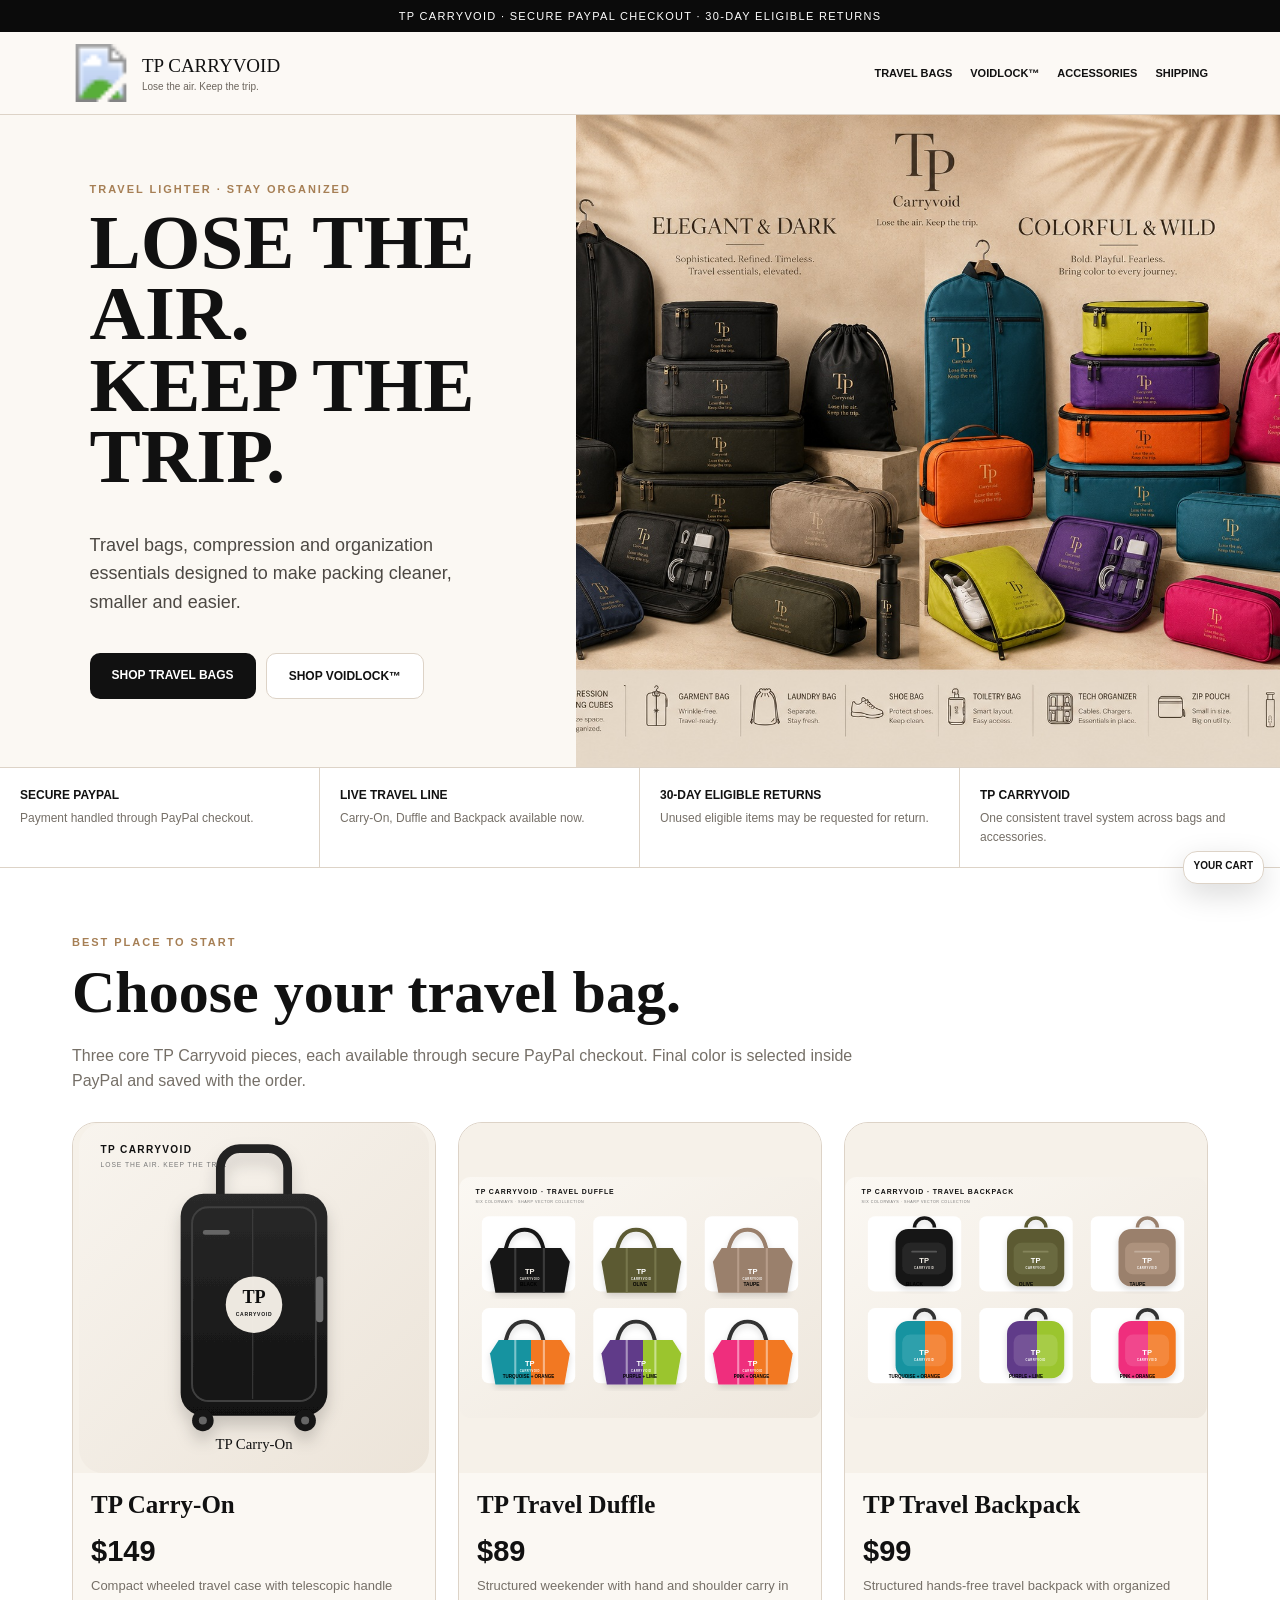
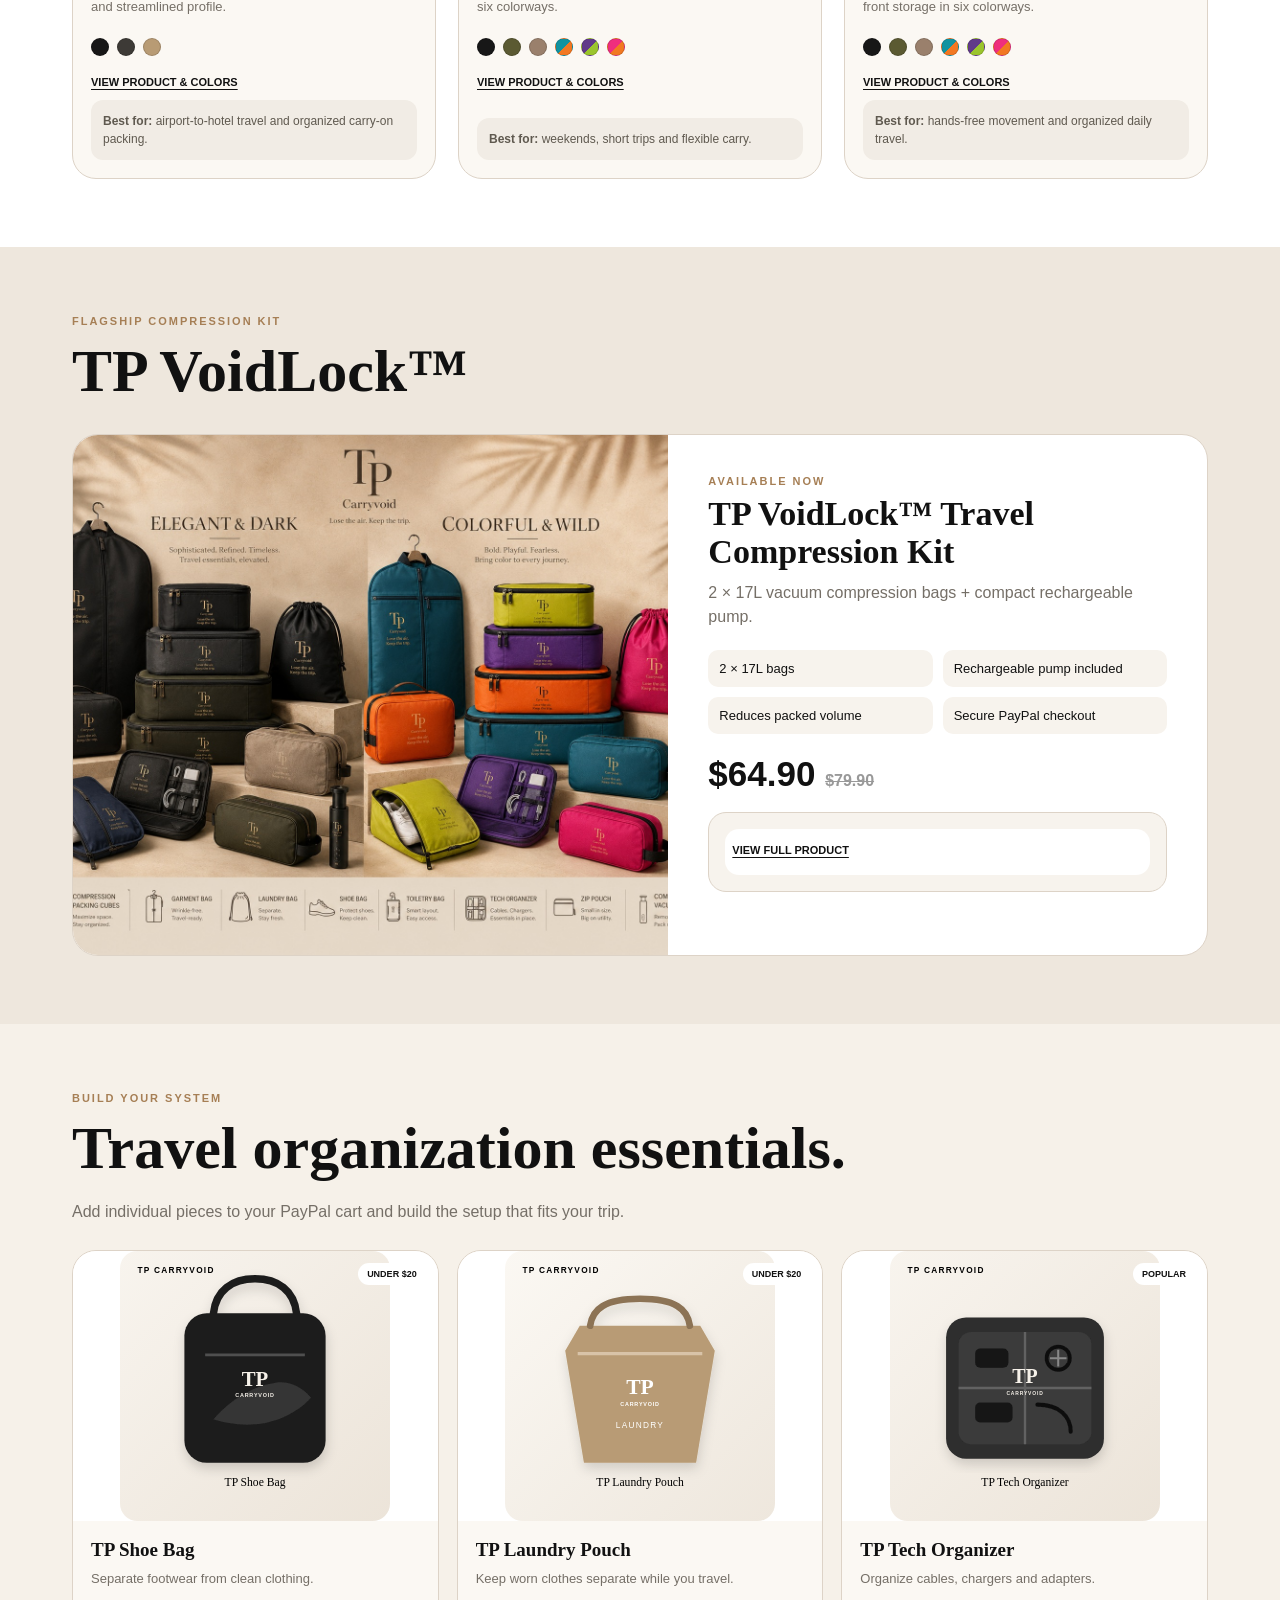
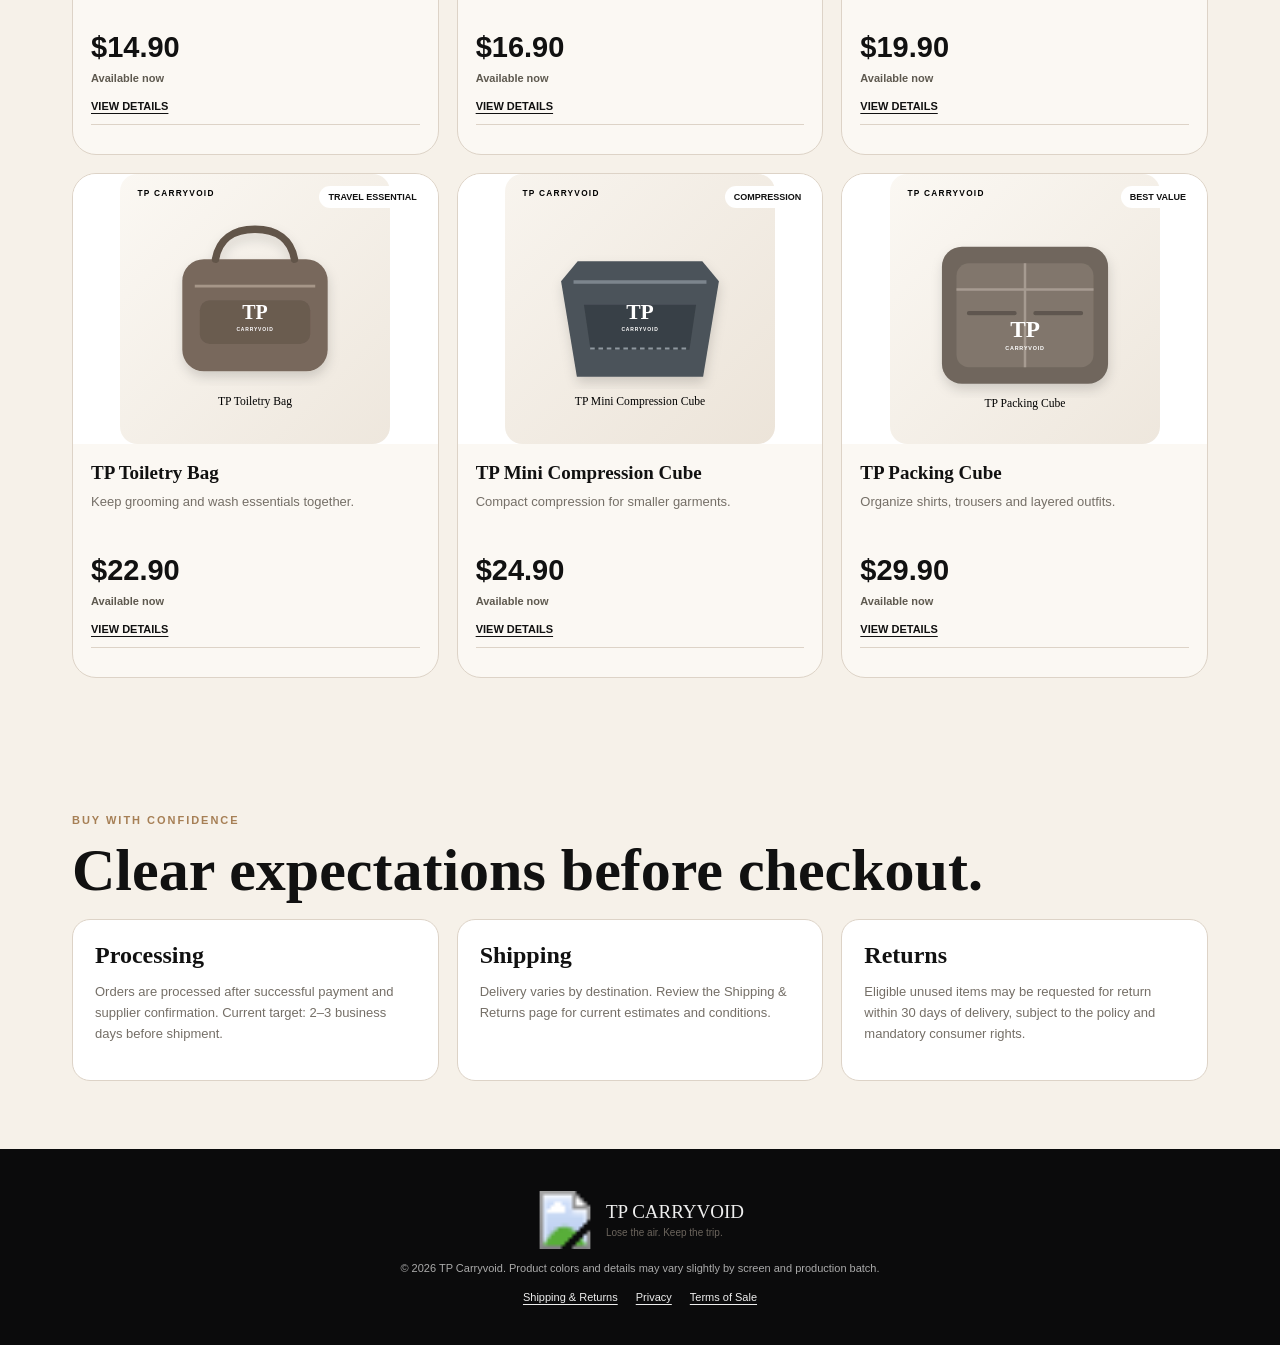
==== index.html @ 79f0d699 "Polish launch homepage conversion UX" ====
<!doctype html>
<html lang="en">
<head>
<meta charset="utf-8">
<meta name="viewport" content="width=device-width,initial-scale=1">
<title>TP Carryvoid — Lose the air. Keep the trip.</title>
<meta name="description" content="TP Carryvoid travel bags, compression and organization essentials. Secure PayPal checkout.">
<style>
:root{--ink:#111;--cream:#f6f1e9;--paper:#fff;--muted:#756f67;--line:#ddd3c7;--gold:#a67f55;--soft:#eee7dd}*{box-sizing:border-box}html{scroll-behavior:smooth}body{margin:0;background:var(--cream);color:var(--ink);font-family:Arial,Helvetica,sans-serif}a{color:inherit;text-decoration:none}.wrap{max-width:1180px;margin:auto;padding:0 22px}.top{background:#0b0b0b;color:#fff;text-align:center;padding:10px;font-size:11px;letter-spacing:.12em}.nav{position:sticky;top:0;z-index:40;background:rgba(252,249,245,.97);backdrop-filter:blur(10px);border-bottom:1px solid var(--line)}.nav .wrap{min-height:82px;display:flex;align-items:center;justify-content:space-between;gap:18px}.brand{display:flex;align-items:center;gap:12px}.mark{width:58px;height:58px;display:flex;align-items:center;justify-content:center}.mark img{max-width:100%;max-height:100%;display:block}.carry{font:19px Georgia,serif}.tag{font-size:10px;margin-top:4px;color:#6c655d}.links{display:flex;gap:18px;font-size:11px;font-weight:900}.hero{display:grid;grid-template-columns:.9fr 1.1fr;min-height:610px;background:#fbf8f3}.heroCopy{padding:68px 7vw;display:flex;flex-direction:column;justify-content:center}.eyebrow{font-size:11px;font-weight:900;letter-spacing:.18em;color:var(--gold)}h1,h2,h3{font-family:Georgia,serif}.hero h1{font-size:clamp(54px,6vw,84px);line-height:.93;margin:12px 0 20px}.hero p{font-size:18px;line-height:1.6;color:#4c4843;max-width:560px}.actions{display:flex;gap:10px;flex-wrap:wrap}.cta{display:inline-block;margin-top:18px;background:#111;color:#fff;padding:15px 22px;border-radius:10px;font-weight:900;font-size:12px}.cta.alt{background:#fff;color:#111;border:1px solid var(--line)}.heroImg{background:url('hero-sharp.jpg') center/cover no-repeat}.proof{display:grid;grid-template-columns:repeat(4,1fr);background:#fff;border-block:1px solid var(--line)}.proof div{padding:20px;border-right:1px solid var(--line)}.proof div:last-child{border-right:0}.proof b{display:block;font-size:12px;margin-bottom:6px}.proof span{font-size:12px;color:var(--muted);line-height:1.45}.section{padding:68px 0}.section h2{font-size:clamp(40px,5vw,60px);margin:10px 0 14px}.sub{color:var(--muted);line-height:1.6;max-width:800px}.travelLine{background:#fff}.travelGrid{display:grid;grid-template-columns:repeat(3,1fr);gap:22px;margin-top:28px}.travelCard,.card{background:#fbf8f3;border:1px solid var(--line);border-radius:24px;overflow:hidden;display:flex;flex-direction:column;position:relative}.travelArt{height:350px;background:#f6f1e9 center/contain no-repeat}.travelArt.carryon{background-image:url('assets/carry-on.svg')}.travelArt.duffle{background-image:url('assets/travel-duffle-grid.svg')}.travelArt.backpack{background-image:url('assets/travel-backpack-grid.svg')}.travelBody,.body{padding:18px;display:flex;flex-direction:column;flex:1}.travelBody h3,.body h3{font-size:25px;margin:0 0 8px}.travelBody p,.body p{font-size:13px;color:var(--muted);line-height:1.6;margin:0 0 12px}.price{font-size:29px;font-weight:900;margin:8px 0}.palette{display:flex;gap:8px;flex-wrap:wrap;margin:8px 0 12px}.sw{width:18px;height:18px;border-radius:999px;border:1px solid rgba(0,0,0,.16)}.status{font-size:11px;font-weight:800;color:#5e594f;margin-bottom:8px}.details{display:inline-block;margin:8px 0 12px;font-size:11px;font-weight:900;text-decoration:underline;text-underline-offset:3px}.brandRule{margin-top:auto;background:#f1ece5;border-radius:12px;padding:12px;font-size:12px;line-height:1.5;color:#5f594f}.entryGrid{display:grid;grid-template-columns:repeat(3,1fr);gap:18px;margin-top:26px}.pic{height:270px;background:#fff center/contain no-repeat}.pic.shoe{background-image:url('assets/shoe-bag.svg')}.pic.laundry{background-image:url('assets/laundry-pouch.svg')}.pic.tech{background-image:url('assets/tech-organizer.svg')}.pic.toiletry{background-image:url('assets/toiletry-bag.svg')}.pic.mini{background-image:url('assets/mini-compression-cube.svg')}.pic.packing{background-image:url('assets/packing-cube.svg')}.flag{position:absolute;right:12px;top:12px;background:#fff;border-radius:999px;padding:6px 9px;font-size:9px;font-weight:900;z-index:2}.body h3{font-size:19px}.body p{min-height:42px}.buybox{border-top:1px solid var(--line);padding-top:11px;margin-top:auto}.product{display:grid;grid-template-columns:1.05fr .95fr;background:#fff;border:1px solid var(--line);border-radius:26px;overflow:hidden;margin-top:28px}.productImg{min-height:520px;background:url('hero-sharp.jpg') center/cover no-repeat}.prodInfo{padding:40px}.prodInfo h3{font-size:34px;margin:8px 0 10px}.desc{color:var(--muted);line-height:1.55}.features{display:grid;grid-template-columns:1fr 1fr;gap:10px;margin:20px 0}.feature{font-size:13px;padding:11px;background:#f7f3ed;border-radius:10px}.kitprice{font-size:35px;font-weight:900;margin:18px 0}.old{font-size:16px;color:#999;text-decoration:line-through}.checkout{background:#f7f3ed;border:1px solid var(--line);border-radius:18px;padding:16px}.paypalViewport{background:#fff;border-radius:14px;padding:7px;max-width:470px;margin:auto}#paypal-container-88NRK9Q5DYM38{zoom:.78}.trustGrid{display:grid;grid-template-columns:repeat(3,1fr);gap:18px}.trustBox{background:#fff;border:1px solid var(--line);border-radius:18px;padding:22px}.trustBox h3{font-size:24px;margin:0 0 8px}.trustBox p{font-size:13px;color:var(--muted);line-height:1.6}.footer{background:#0b0b0c;color:#eee;padding:42px 0}.footer .brand{justify-content:center}.fine{color:#aaa;font-size:11px;line-height:1.6;text-align:center}.policyLinks{display:flex;justify-content:center;gap:18px;flex-wrap:wrap;margin-top:14px;font-size:11px}.policyLinks a{text-decoration:underline;text-underline-offset:3px}.cartdock{position:fixed;right:16px;bottom:16px;z-index:50;background:#fff;border:1px solid var(--line);border-radius:14px;padding:8px 10px;box-shadow:0 10px 30px rgba(0,0,0,.15)}.cartlabel{text-align:center;font-size:10px;font-weight:900;margin-bottom:4px}.mobileShop{display:none;position:sticky;bottom:0;z-index:45;background:rgba(246,241,233,.96);backdrop-filter:blur(8px);border-top:1px solid var(--line);padding:10px 14px}.mobileShop a{display:block;text-align:center;background:#111;color:#fff;padding:14px;border-radius:12px;font-weight:900;font-size:12px}@media(max-width:1000px){.travelGrid{grid-template-columns:1fr 1fr}}@media(max-width:900px){.links{display:none}.hero,.product{grid-template-columns:1fr}.heroImg{min-height:390px}.proof{grid-template-columns:1fr 1fr}.entryGrid,.travelGrid,.trustGrid{grid-template-columns:1fr}.mobileShop{display:block}.cartdock{bottom:74px}}@media(max-width:560px){.proof{grid-template-columns:1fr}.heroCopy{padding:44px 24px}.hero h1{font-size:50px}.pic{height:285px}.prodInfo{padding:24px}.features{grid-template-columns:1fr}#paypal-container-88NRK9Q5DYM38{zoom:.70}.nav .wrap{min-height:72px;padding:0 14px}.mark{width:48px;height:48px}}
</style>
</head>
<body>
<div class="top">TP CARRYVOID · SECURE PAYPAL CHECKOUT · 30-DAY ELIGIBLE RETURNS</div>
<nav class="nav"><div class="wrap"><a class="brand" href="./"><div class="mark"><img src="brand-logo.svg" alt="TP Carryvoid"></div><div><div class="carry">TP CARRYVOID</div><div class="tag">Lose the air. Keep the trip.</div></div></a><div class="links"><a href="#travel-line">TRAVEL BAGS</a><a href="#voidlock">VOIDLOCK™</a><a href="#accessories">ACCESSORIES</a><a href="shipping-returns.html">SHIPPING</a></div></div></nav>
<section class="hero"><div class="heroCopy"><div class="eyebrow">TRAVEL LIGHTER · STAY ORGANIZED</div><h1>LOSE THE AIR.<br>KEEP THE TRIP.</h1><p>Travel bags, compression and organization essentials designed to make packing cleaner, smaller and easier.</p><div class="actions"><a class="cta" href="#travel-line">SHOP TRAVEL BAGS</a><a class="cta alt" href="#voidlock">SHOP VOIDLOCK™</a></div></div><div class="heroImg"></div></section>
<div class="proof"><div><b>SECURE PAYPAL</b><span>Payment handled through PayPal checkout.</span></div><div><b>LIVE TRAVEL LINE</b><span>Carry-On, Duffle and Backpack available now.</span></div><div><b>30-DAY ELIGIBLE RETURNS</b><span>Unused eligible items may be requested for return.</span></div><div><b>TP CARRYVOID</b><span>One consistent travel system across bags and accessories.</span></div></div>
<section class="section travelLine" id="travel-line"><div class="wrap"><div class="eyebrow">BEST PLACE TO START</div><h2>Choose your travel bag.</h2><p class="sub">Three core TP Carryvoid pieces, each available through secure PayPal checkout. Final color is selected inside PayPal and saved with the order.</p><div class="travelGrid">
<article class="travelCard"><div class="travelArt carryon"></div><div class="travelBody"><h3>TP Carry-On</h3><div class="price">$149</div><p>Compact wheeled travel case with telescopic handle and streamlined profile.</p><div class="palette"><span class="sw" style="background:#171717"></span><span class="sw" style="background:#3d3a36"></span><span class="sw" style="background:#b89b74"></span></div><a class="details" href="product.html?p=carry-on">VIEW PRODUCT & COLORS</a><div id="paypal-container-BBGBQ25JD63UE"></div><div class="brandRule"><b>Best for:</b> airport-to-hotel travel and organized carry-on packing.</div></div></article>
<article class="travelCard"><div class="travelArt duffle"></div><div class="travelBody"><h3>TP Travel Duffle</h3><div class="price">$89</div><p>Structured weekender with hand and shoulder carry in six colorways.</p><div class="palette"><span class="sw" style="background:#171717"></span><span class="sw" style="background:#5b5a32"></span><span class="sw" style="background:#9a806c"></span><span class="sw" style="background:linear-gradient(135deg,#1293a0 50%,#f27822 50%)"></span><span class="sw" style="background:linear-gradient(135deg,#613a89 50%,#9bc52d 50%)"></span><span class="sw" style="background:linear-gradient(135deg,#ef2e7d 50%,#f27822 50%)"></span></div><a class="details" href="product.html?p=duffle">VIEW PRODUCT & COLORS</a><div id="paypal-container-WWUVVKDLMDEKS"></div><div class="brandRule"><b>Best for:</b> weekends, short trips and flexible carry.</div></div></article>
<article class="travelCard"><div class="travelArt backpack"></div><div class="travelBody"><h3>TP Travel Backpack</h3><div class="price">$99</div><p>Structured hands-free travel backpack with organized front storage in six colorways.</p><div class="palette"><span class="sw" style="background:#171717"></span><span class="sw" style="background:#5b5a32"></span><span class="sw" style="background:#9a806c"></span><span class="sw" style="background:linear-gradient(135deg,#1293a0 50%,#f27822 50%)"></span><span class="sw" style="background:linear-gradient(135deg,#613a89 50%,#9bc52d 50%)"></span><span class="sw" style="background:linear-gradient(135deg,#ef2e7d 50%,#f27822 50%)"></span></div><a class="details" href="product.html?p=backpack">VIEW PRODUCT & COLORS</a><div id="paypal-container-YWNQJLGCTMH56"></div><div class="brandRule"><b>Best for:</b> hands-free movement and organized daily travel.</div></div></article>
</div></div></section>
<section class="section" id="voidlock" style="background:var(--soft)"><div class="wrap"><div class="eyebrow">FLAGSHIP COMPRESSION KIT</div><h2>TP VoidLock™</h2><div class="product"><div class="productImg"></div><div class="prodInfo"><div class="eyebrow">AVAILABLE NOW</div><h3>TP VoidLock™ Travel Compression Kit</h3><div class="desc">2 × 17L vacuum compression bags + compact rechargeable pump.</div><div class="features"><div class="feature">2 × 17L bags</div><div class="feature">Rechargeable pump included</div><div class="feature">Reduces packed volume</div><div class="feature">Secure PayPal checkout</div></div><div class="kitprice">$64.90 <span class="old">$79.90</span></div><div class="checkout"><div class="paypalViewport"><a class="details" href="product.html?p=voidlock">VIEW FULL PRODUCT</a><div id="paypal-container-88NRK9Q5DYM38"></div></div></div></div></div></div></section>
<section class="section" id="accessories"><div class="wrap"><div class="eyebrow">BUILD YOUR SYSTEM</div><h2>Travel organization essentials.</h2><p class="sub">Add individual pieces to your PayPal cart and build the setup that fits your trip.</p><div class="entryGrid">
<article class="card"><span class="flag">UNDER $20</span><div class="pic shoe"></div><div class="body"><h3>TP Shoe Bag</h3><p>Separate footwear from clean clothing.</p><div class="price">$14.90</div><div class="status">Available now</div><a class="details" href="product.html?p=shoe">VIEW DETAILS</a><div class="buybox"><paypal-add-to-cart-button data-id="6VHJM2XZ7BEGA"></paypal-add-to-cart-button></div></div></article>
<article class="card"><span class="flag">UNDER $20</span><div class="pic laundry"></div><div class="body"><h3>TP Laundry Pouch</h3><p>Keep worn clothes separate while you travel.</p><div class="price">$16.90</div><div class="status">Available now</div><a class="details" href="product.html?p=laundry">VIEW DETAILS</a><div class="buybox"><paypal-add-to-cart-button data-id="JRQQHB7VN42HN"></paypal-add-to-cart-button></div></div></article>
<article class="card"><span class="flag">POPULAR</span><div class="pic tech"></div><div class="body"><h3>TP Tech Organizer</h3><p>Organize cables, chargers and adapters.</p><div class="price">$19.90</div><div class="status">Available now</div><a class="details" href="product.html?p=tech">VIEW DETAILS</a><div class="buybox"><paypal-add-to-cart-button data-id="Z8CD6AUWHWFLE"></paypal-add-to-cart-button></div></div></article>
<article class="card"><span class="flag">TRAVEL ESSENTIAL</span><div class="pic toiletry"></div><div class="body"><h3>TP Toiletry Bag</h3><p>Keep grooming and wash essentials together.</p><div class="price">$22.90</div><div class="status">Available now</div><a class="details" href="product.html?p=toiletry">VIEW DETAILS</a><div class="buybox"><paypal-add-to-cart-button data-id="F2WEF8DQ2KE7U"></paypal-add-to-cart-button></div></div></article>
<article class="card"><span class="flag">COMPRESSION</span><div class="pic mini"></div><div class="body"><h3>TP Mini Compression Cube</h3><p>Compact compression for smaller garments.</p><div class="price">$24.90</div><div class="status">Available now</div><a class="details" href="product.html?p=mini">VIEW DETAILS</a><div class="buybox"><paypal-add-to-cart-button data-id="QE5F2DAZ2NYBY"></paypal-add-to-cart-button></div></div></article>
<article class="card"><span class="flag">BEST VALUE</span><div class="pic packing"></div><div class="body"><h3>TP Packing Cube</h3><p>Organize shirts, trousers and layered outfits.</p><div class="price">$29.90</div><div class="status">Available now</div><a class="details" href="product.html?p=packing">VIEW DETAILS</a><div class="buybox"><paypal-add-to-cart-button data-id="KQ9TN2FRN2A62"></paypal-add-to-cart-button></div></div></article>
</div></div></section>
<section class="section"><div class="wrap"><div class="eyebrow">BUY WITH CONFIDENCE</div><h2>Clear expectations before checkout.</h2><div class="trustGrid"><div class="trustBox"><h3>Processing</h3><p>Orders are processed after successful payment and supplier confirmation. Current target: 2–3 business days before shipment.</p></div><div class="trustBox"><h3>Shipping</h3><p>Delivery varies by destination. Review the Shipping & Returns page for current estimates and conditions.</p></div><div class="trustBox"><h3>Returns</h3><p>Eligible unused items may be requested for return within 30 days of delivery, subject to the policy and mandatory consumer rights.</p></div></div></div></section>
<div class="mobileShop"><a href="#travel-line">SHOP TP CARRYVOID</a></div>
<footer class="footer"><div class="wrap"><div class="brand"><div class="mark"><img src="brand-logo.svg" alt="TP Carryvoid"></div><div><div class="carry">TP CARRYVOID</div><div class="tag">Lose the air. Keep the trip.</div></div></div><p class="fine">© 2026 TP Carryvoid. Product colors and details may vary slightly by screen and production batch.</p><div class="policyLinks"><a href="shipping-returns.html">Shipping & Returns</a><a href="privacy.html">Privacy</a><a href="terms.html">Terms of Sale</a></div></div></footer>
<div class="cartdock"><div class="cartlabel">YOUR CART</div><paypal-cart-button data-id="pp-view-cart"></paypal-cart-button></div>
<script src="https://www.paypal.com/sdk/js?client-id=BAAOF0-Rfu4jy1mV_SC4OmlEcGXnbQcrghnd31rnHS4v2EIThZcxiYKy2tpPPffmyylNCbrpviNhWNqBqk&components=hosted-buttons&disable-funding=venmo&currency=USD"></script>
<script>if(window.paypal&&paypal.HostedButtons){[["88NRK9Q5DYM38","#paypal-container-88NRK9Q5DYM38"],["BBGBQ25JD63UE","#paypal-container-BBGBQ25JD63UE"],["WWUVVKDLMDEKS","#paypal-container-WWUVVKDLMDEKS"],["YWNQJLGCTMH56","#paypal-container-YWNQJLGCTMH56"]].forEach(([id,sel])=>paypal.HostedButtons({hostedButtonId:id}).render(sel).catch(()=>{const el=document.querySelector(sel);if(el)el.innerHTML='<small>PayPal checkout could not load. Please refresh.</small>';}));}</script>
<script src="https://www.paypalobjects.com/ncp/cart/cart.js" data-merchant-id="MJFCWXXNBUVQ8"></script>
<script>if(window.cartPaypal){['6VHJM2XZ7BEGA','JRQQHB7VN42HN','Z8CD6AUWHWFLE','F2WEF8DQ2KE7U','QE5F2DAZ2NYBY','KQ9TN2FRN2A62'].forEach(id=>cartPaypal.AddToCart({id}));cartPaypal.Cart({id:'pp-view-cart'});}</script>
</body>
</html>
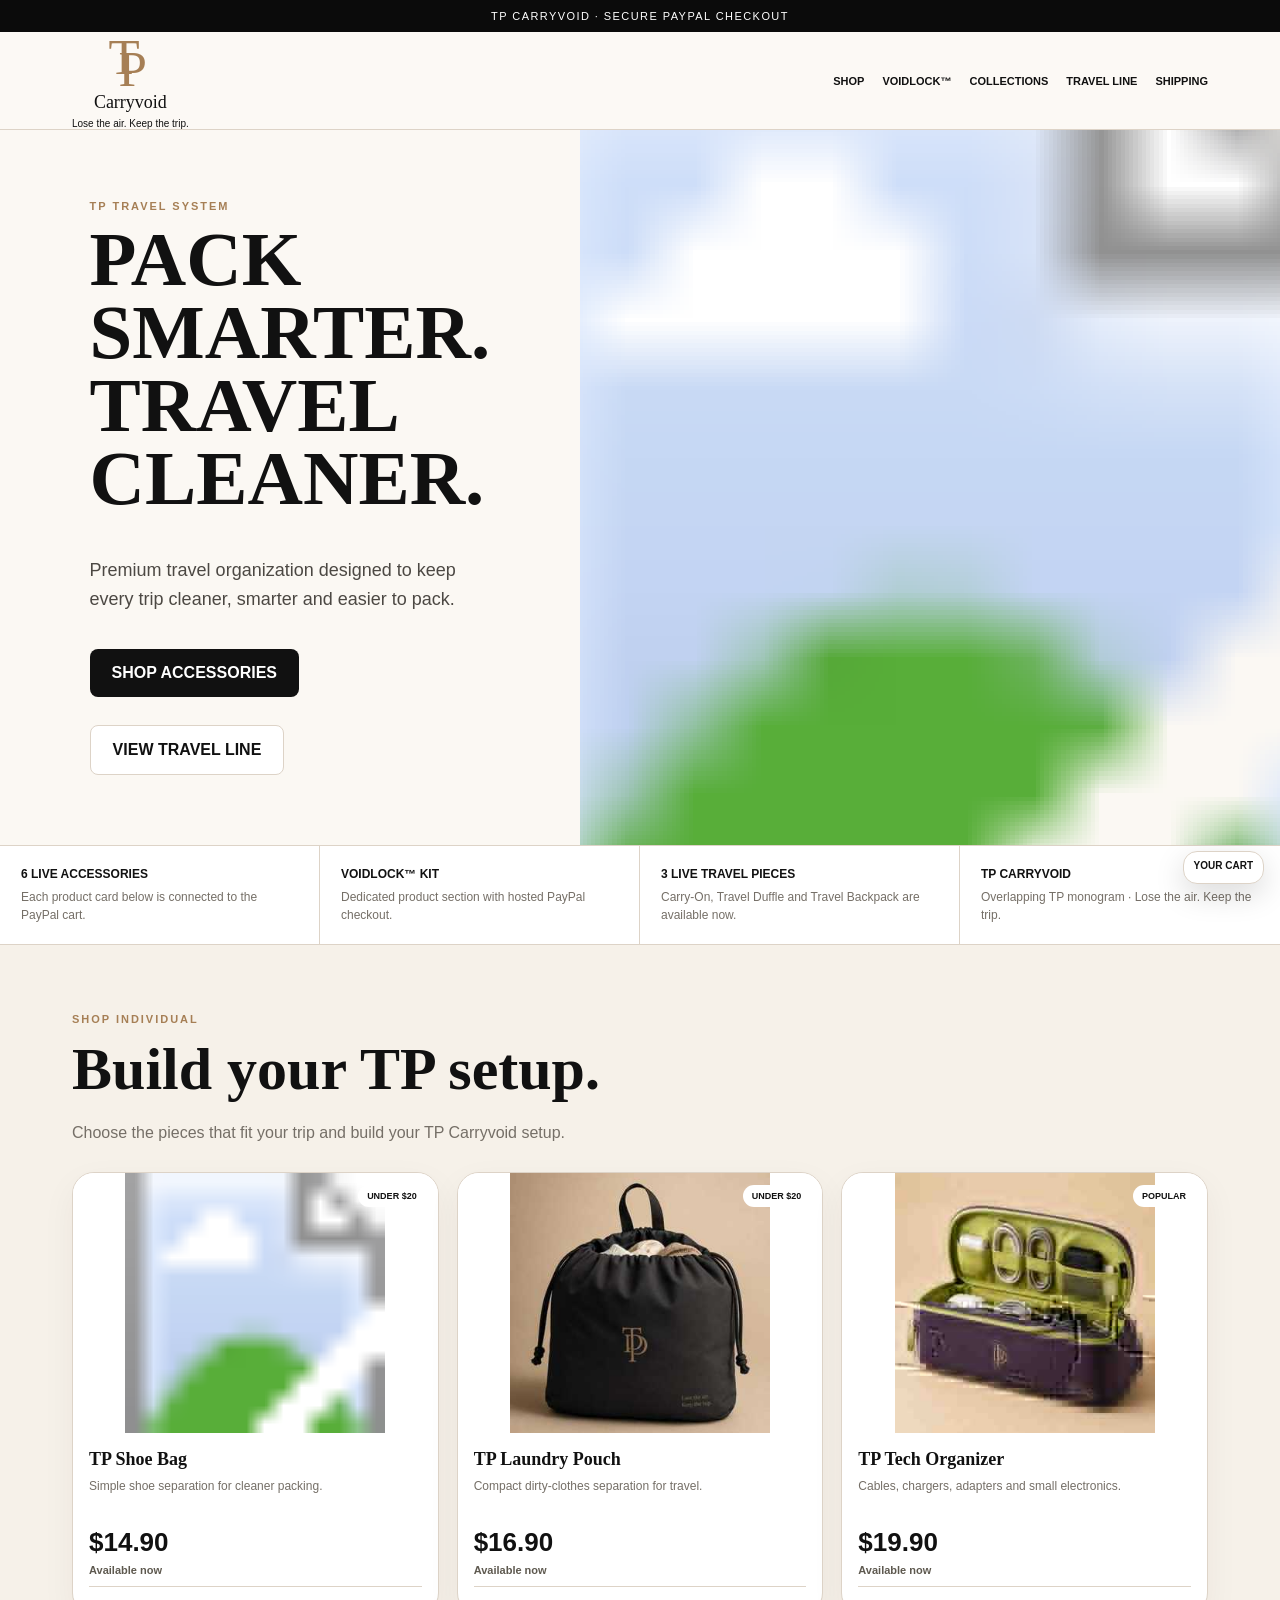
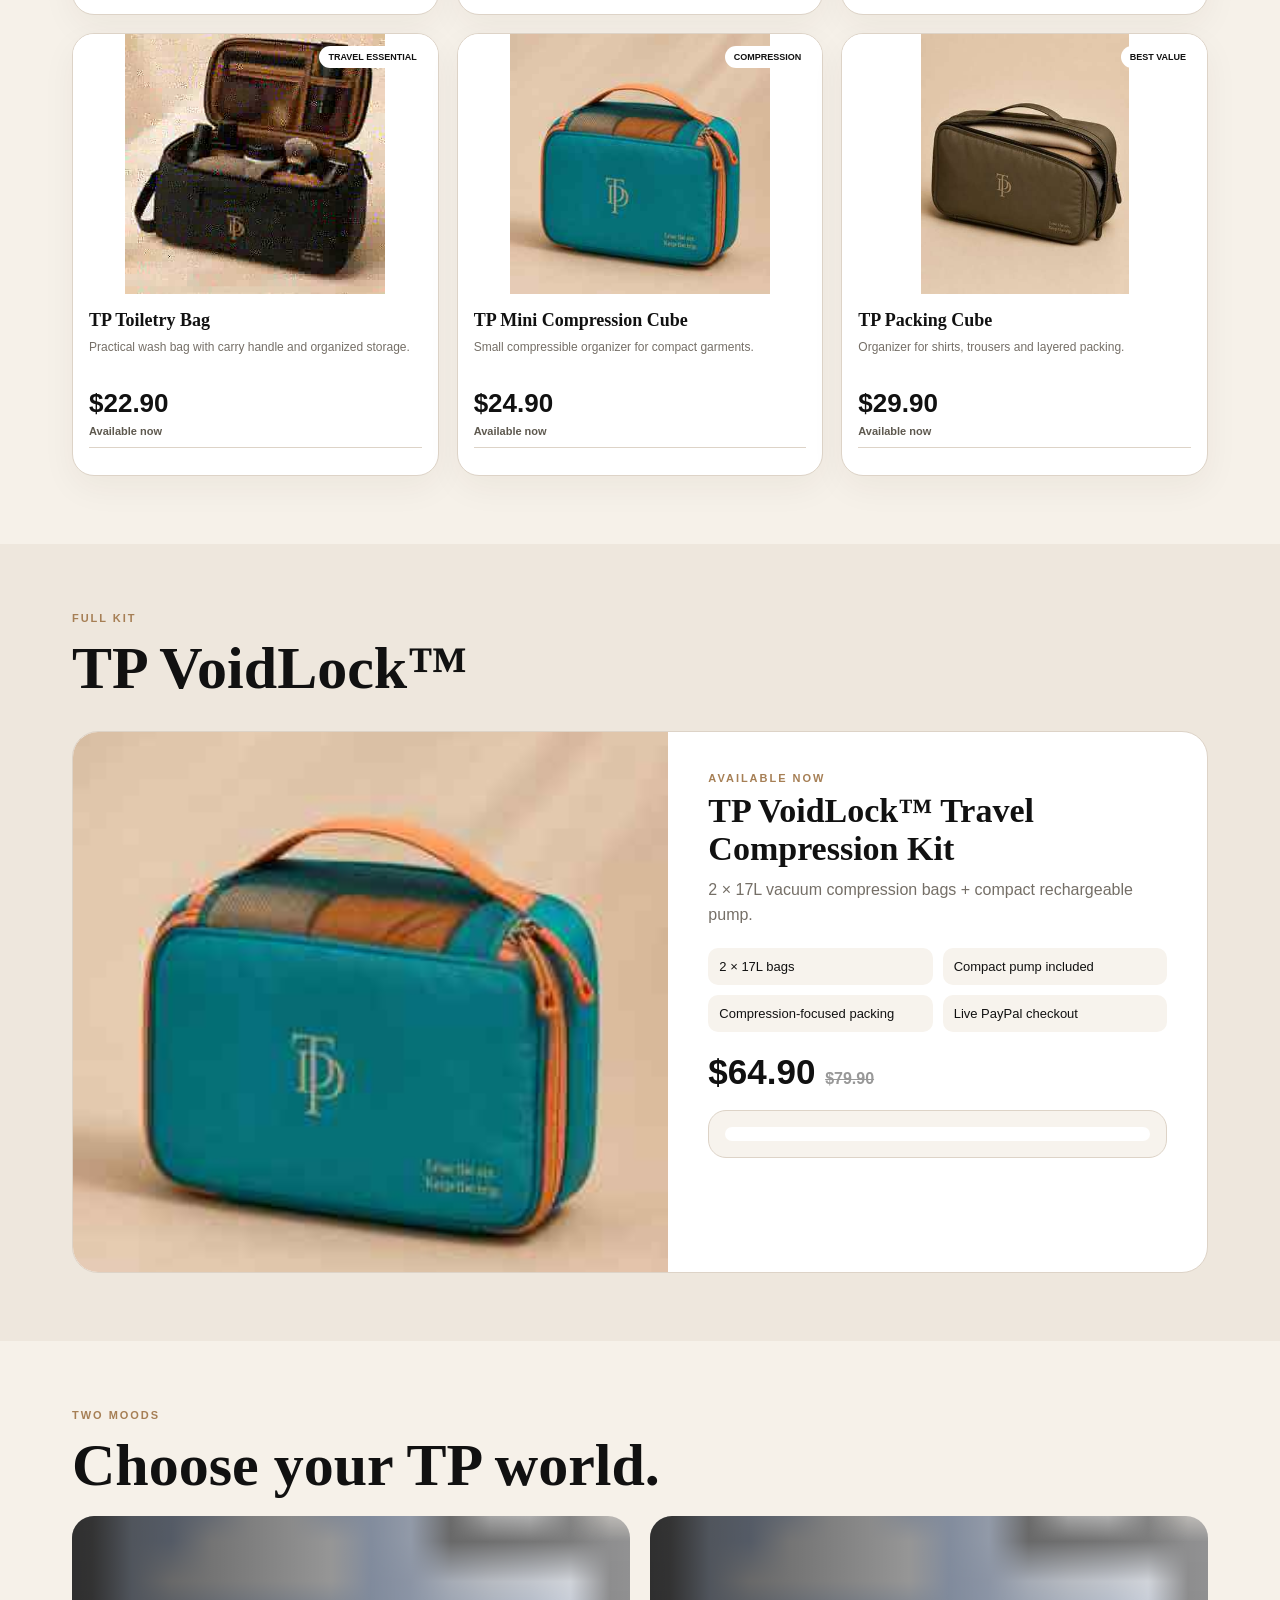
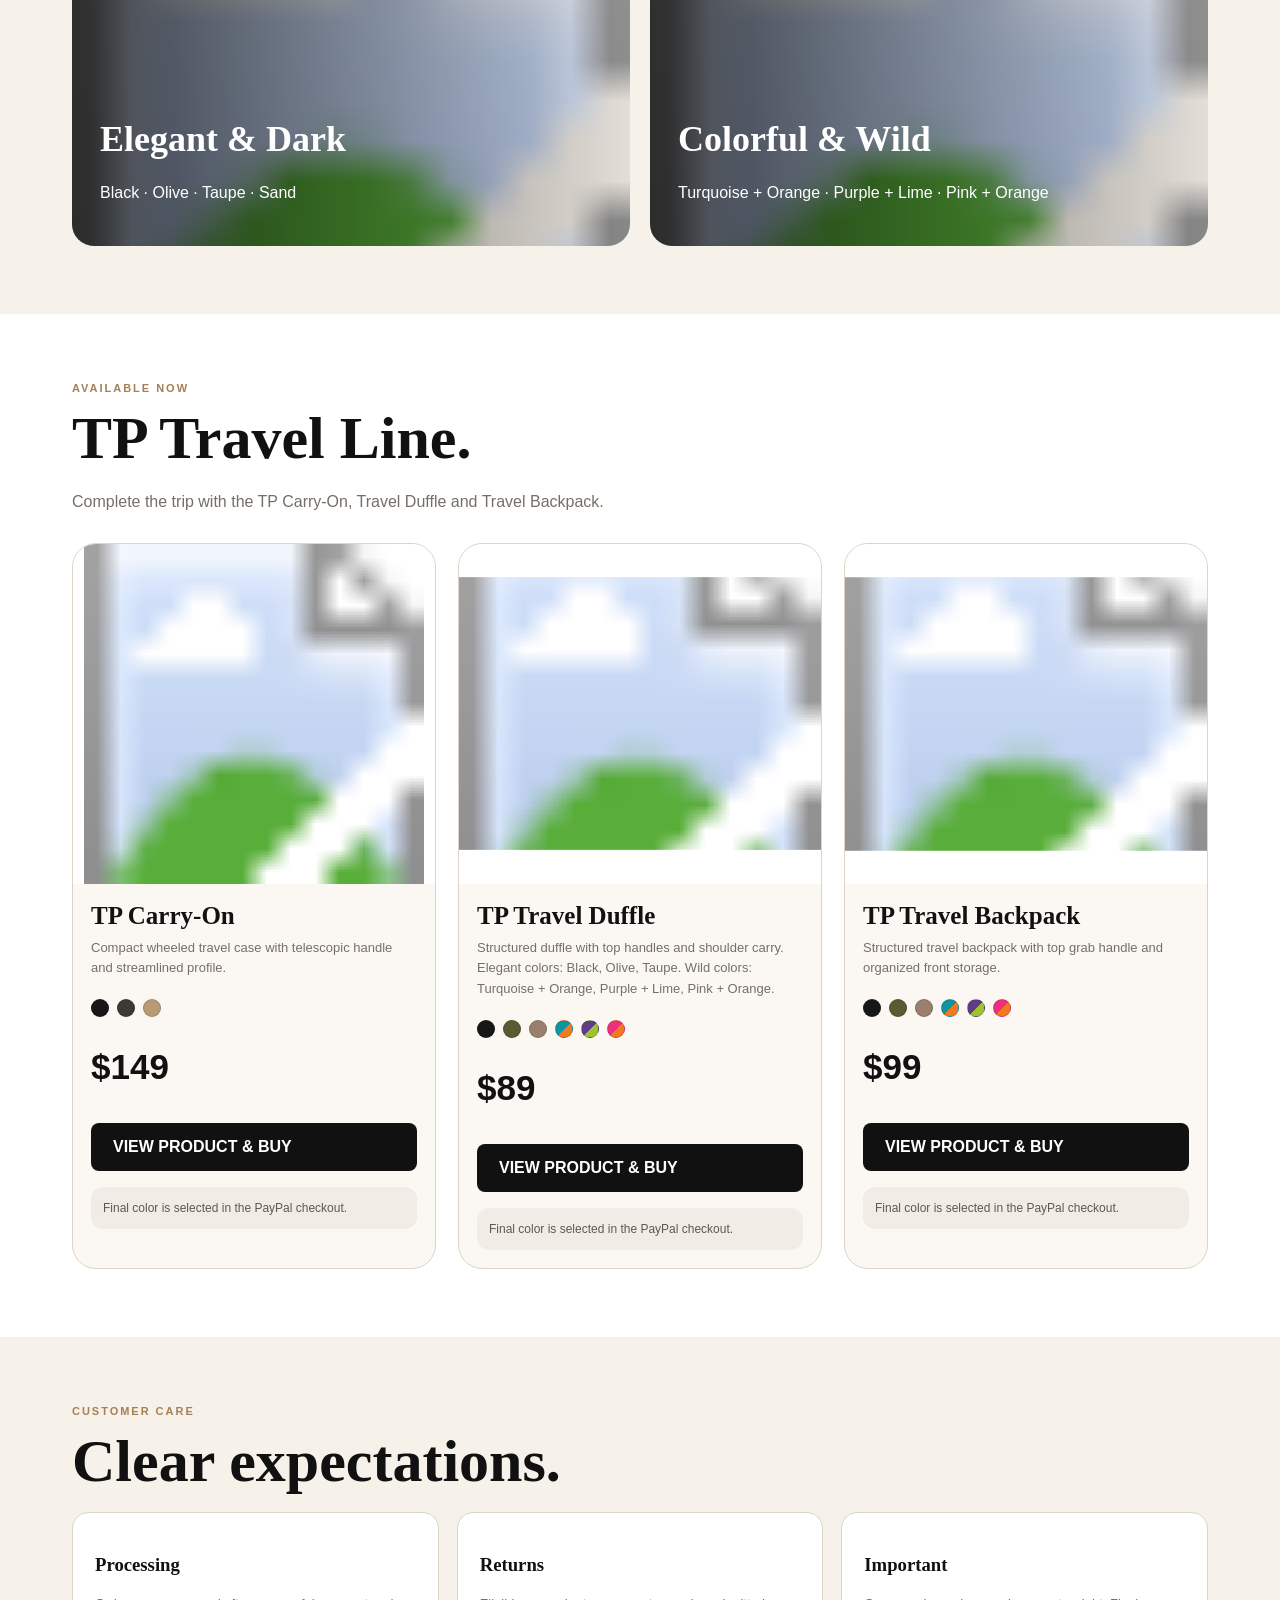
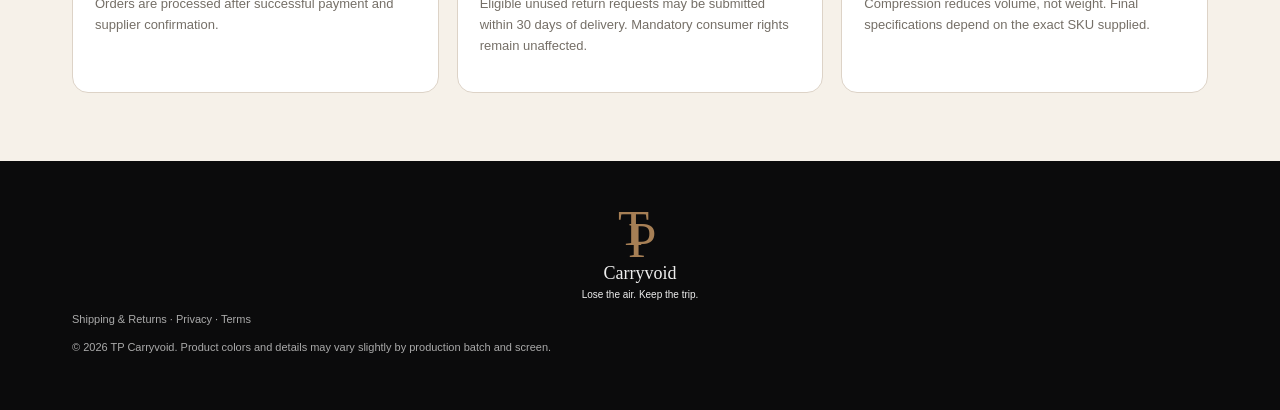
==== commit 89f5d99b: "Restore preferred TP Carryvoid storefront design with live travel products" ====
--- a/index.html
+++ b/index.html
@@ -4,37 +4,41 @@
 <meta charset="utf-8">
 <meta name="viewport" content="width=device-width,initial-scale=1">
 <title>TP Carryvoid — Lose the air. Keep the trip.</title>
-<meta name="description" content="TP Carryvoid travel bags, compression and organization essentials. Secure PayPal checkout.">
+<meta name="description" content="TP Carryvoid travel organization and compression essentials.">
 <style>
-:root{--ink:#111;--cream:#f6f1e9;--paper:#fff;--muted:#756f67;--line:#ddd3c7;--gold:#a67f55;--soft:#eee7dd}*{box-sizing:border-box}html{scroll-behavior:smooth}body{margin:0;background:var(--cream);color:var(--ink);font-family:Arial,Helvetica,sans-serif}a{color:inherit;text-decoration:none}.wrap{max-width:1180px;margin:auto;padding:0 22px}.top{background:#0b0b0b;color:#fff;text-align:center;padding:10px;font-size:11px;letter-spacing:.12em}.nav{position:sticky;top:0;z-index:40;background:rgba(252,249,245,.97);backdrop-filter:blur(10px);border-bottom:1px solid var(--line)}.nav .wrap{min-height:82px;display:flex;align-items:center;justify-content:space-between;gap:18px}.brand{display:flex;align-items:center;gap:12px}.mark{width:58px;height:58px;display:flex;align-items:center;justify-content:center}.mark img{max-width:100%;max-height:100%;display:block}.carry{font:19px Georgia,serif}.tag{font-size:10px;margin-top:4px;color:#6c655d}.links{display:flex;gap:18px;font-size:11px;font-weight:900}.hero{display:grid;grid-template-columns:.9fr 1.1fr;min-height:610px;background:#fbf8f3}.heroCopy{padding:68px 7vw;display:flex;flex-direction:column;justify-content:center}.eyebrow{font-size:11px;font-weight:900;letter-spacing:.18em;color:var(--gold)}h1,h2,h3{font-family:Georgia,serif}.hero h1{font-size:clamp(54px,6vw,84px);line-height:.93;margin:12px 0 20px}.hero p{font-size:18px;line-height:1.6;color:#4c4843;max-width:560px}.actions{display:flex;gap:10px;flex-wrap:wrap}.cta{display:inline-block;margin-top:18px;background:#111;color:#fff;padding:15px 22px;border-radius:10px;font-weight:900;font-size:12px}.cta.alt{background:#fff;color:#111;border:1px solid var(--line)}.heroImg{background:url('hero-sharp.jpg') center/cover no-repeat}.proof{display:grid;grid-template-columns:repeat(4,1fr);background:#fff;border-block:1px solid var(--line)}.proof div{padding:20px;border-right:1px solid var(--line)}.proof div:last-child{border-right:0}.proof b{display:block;font-size:12px;margin-bottom:6px}.proof span{font-size:12px;color:var(--muted);line-height:1.45}.section{padding:68px 0}.section h2{font-size:clamp(40px,5vw,60px);margin:10px 0 14px}.sub{color:var(--muted);line-height:1.6;max-width:800px}.travelLine{background:#fff}.travelGrid{display:grid;grid-template-columns:repeat(3,1fr);gap:22px;margin-top:28px}.travelCard,.card{background:#fbf8f3;border:1px solid var(--line);border-radius:24px;overflow:hidden;display:flex;flex-direction:column;position:relative}.travelArt{height:350px;background:#f6f1e9 center/contain no-repeat}.travelArt.carryon{background-image:url('assets/carry-on.svg')}.travelArt.duffle{background-image:url('assets/travel-duffle-grid.svg')}.travelArt.backpack{background-image:url('assets/travel-backpack-grid.svg')}.travelBody,.body{padding:18px;display:flex;flex-direction:column;flex:1}.travelBody h3,.body h3{font-size:25px;margin:0 0 8px}.travelBody p,.body p{font-size:13px;color:var(--muted);line-height:1.6;margin:0 0 12px}.price{font-size:29px;font-weight:900;margin:8px 0}.palette{display:flex;gap:8px;flex-wrap:wrap;margin:8px 0 12px}.sw{width:18px;height:18px;border-radius:999px;border:1px solid rgba(0,0,0,.16)}.status{font-size:11px;font-weight:800;color:#5e594f;margin-bottom:8px}.details{display:inline-block;margin:8px 0 12px;font-size:11px;font-weight:900;text-decoration:underline;text-underline-offset:3px}.brandRule{margin-top:auto;background:#f1ece5;border-radius:12px;padding:12px;font-size:12px;line-height:1.5;color:#5f594f}.entryGrid{display:grid;grid-template-columns:repeat(3,1fr);gap:18px;margin-top:26px}.pic{height:270px;background:#fff center/contain no-repeat}.pic.shoe{background-image:url('assets/shoe-bag.svg')}.pic.laundry{background-image:url('assets/laundry-pouch.svg')}.pic.tech{background-image:url('assets/tech-organizer.svg')}.pic.toiletry{background-image:url('assets/toiletry-bag.svg')}.pic.mini{background-image:url('assets/mini-compression-cube.svg')}.pic.packing{background-image:url('assets/packing-cube.svg')}.flag{position:absolute;right:12px;top:12px;background:#fff;border-radius:999px;padding:6px 9px;font-size:9px;font-weight:900;z-index:2}.body h3{font-size:19px}.body p{min-height:42px}.buybox{border-top:1px solid var(--line);padding-top:11px;margin-top:auto}.product{display:grid;grid-template-columns:1.05fr .95fr;background:#fff;border:1px solid var(--line);border-radius:26px;overflow:hidden;margin-top:28px}.productImg{min-height:520px;background:url('hero-sharp.jpg') center/cover no-repeat}.prodInfo{padding:40px}.prodInfo h3{font-size:34px;margin:8px 0 10px}.desc{color:var(--muted);line-height:1.55}.features{display:grid;grid-template-columns:1fr 1fr;gap:10px;margin:20px 0}.feature{font-size:13px;padding:11px;background:#f7f3ed;border-radius:10px}.kitprice{font-size:35px;font-weight:900;margin:18px 0}.old{font-size:16px;color:#999;text-decoration:line-through}.checkout{background:#f7f3ed;border:1px solid var(--line);border-radius:18px;padding:16px}.paypalViewport{background:#fff;border-radius:14px;padding:7px;max-width:470px;margin:auto}#paypal-container-88NRK9Q5DYM38{zoom:.78}.trustGrid{display:grid;grid-template-columns:repeat(3,1fr);gap:18px}.trustBox{background:#fff;border:1px solid var(--line);border-radius:18px;padding:22px}.trustBox h3{font-size:24px;margin:0 0 8px}.trustBox p{font-size:13px;color:var(--muted);line-height:1.6}.footer{background:#0b0b0c;color:#eee;padding:42px 0}.footer .brand{justify-content:center}.fine{color:#aaa;font-size:11px;line-height:1.6;text-align:center}.policyLinks{display:flex;justify-content:center;gap:18px;flex-wrap:wrap;margin-top:14px;font-size:11px}.policyLinks a{text-decoration:underline;text-underline-offset:3px}.cartdock{position:fixed;right:16px;bottom:16px;z-index:50;background:#fff;border:1px solid var(--line);border-radius:14px;padding:8px 10px;box-shadow:0 10px 30px rgba(0,0,0,.15)}.cartlabel{text-align:center;font-size:10px;font-weight:900;margin-bottom:4px}.mobileShop{display:none;position:sticky;bottom:0;z-index:45;background:rgba(246,241,233,.96);backdrop-filter:blur(8px);border-top:1px solid var(--line);padding:10px 14px}.mobileShop a{display:block;text-align:center;background:#111;color:#fff;padding:14px;border-radius:12px;font-weight:900;font-size:12px}@media(max-width:1000px){.travelGrid{grid-template-columns:1fr 1fr}}@media(max-width:900px){.links{display:none}.hero,.product{grid-template-columns:1fr}.heroImg{min-height:390px}.proof{grid-template-columns:1fr 1fr}.entryGrid,.travelGrid,.trustGrid{grid-template-columns:1fr}.mobileShop{display:block}.cartdock{bottom:74px}}@media(max-width:560px){.proof{grid-template-columns:1fr}.heroCopy{padding:44px 24px}.hero h1{font-size:50px}.pic{height:285px}.prodInfo{padding:24px}.features{grid-template-columns:1fr}#paypal-container-88NRK9Q5DYM38{zoom:.70}.nav .wrap{min-height:72px;padding:0 14px}.mark{width:48px;height:48px}}
+:root{--ink:#111;--cream:#f6f1e9;--paper:#fff;--muted:#756f67;--line:#ddd3c7;--gold:#a67f55;--soft:#eee7dd}
+*{box-sizing:border-box}html{scroll-behavior:smooth}body{margin:0;background:var(--cream);color:var(--ink);font-family:Arial,Helvetica,sans-serif}a{color:inherit;text-decoration:none}.wrap{max-width:1180px;margin:auto;padding:0 22px}.top{background:#0b0b0b;color:#fff;text-align:center;padding:10px;font-size:11px;letter-spacing:.13em}.nav{position:sticky;top:0;z-index:30;background:rgba(252,249,245,.97);backdrop-filter:blur(10px);border-bottom:1px solid var(--line)}.nav .wrap{min-height:88px;display:flex;align-items:center;justify-content:space-between;gap:20px}.brand{text-align:center}.mark{width:62px;height:58px;position:relative;margin:auto;color:var(--gold);font-family:Georgia,serif}.mark .t,.mark .p{position:absolute;font-size:51px;line-height:1}.mark .t{left:9px;top:0}.mark .p{left:19px;top:12px}.carry{font:18px Georgia,serif;margin-top:2px}.tag{font-size:10px;margin-top:5px}.links{display:flex;gap:18px;font-size:11px;font-weight:900}.hero{display:grid;grid-template-columns:.9fr 1.1fr;min-height:570px;background:#fbf8f3}.heroCopy{padding:70px 7vw;display:flex;flex-direction:column;justify-content:center}.eyebrow{font-size:11px;font-weight:900;letter-spacing:.18em;color:var(--gold)}h1,h2,h3,h4{font-family:Georgia,serif}.hero h1{font-size:clamp(52px,6vw,82px);line-height:.95;margin:12px 0 22px}.hero p{font-size:18px;line-height:1.6;color:#4c4843;max-width:540px}.actions{display:flex;gap:10px;flex-wrap:wrap}.cta{display:inline-block;margin-top:18px;background:#111;color:#fff;padding:15px 22px;border-radius:8px;font-weight:900}.cta.alt{background:#fff;color:#111;border:1px solid var(--line)}.heroImg{background:url('assets/travel-duffle-grid.svg') center/cover no-repeat}.proof{display:grid;grid-template-columns:repeat(4,1fr);background:#fff;border-block:1px solid var(--line)}.proof div{padding:21px;border-right:1px solid var(--line)}.proof div:last-child{border-right:0}.proof b{display:block;font-size:12px;margin-bottom:6px}.proof span{font-size:12px;color:var(--muted)}.section{padding:68px 0}.section h2{font-size:clamp(40px,5vw,60px);margin:10px 0 16px}.sub{color:var(--muted);line-height:1.6;max-width:780px}.entryGrid{display:grid;grid-template-columns:repeat(3,1fr);gap:18px;margin-top:26px}.card{background:#fff;border:1px solid var(--line);border-radius:22px;overflow:hidden;box-shadow:0 12px 34px rgba(50,35,15,.05);display:flex;flex-direction:column;position:relative}.pic{height:260px;background:#fff center/contain no-repeat}.pic.shoe{background-image:url('assets/shoe-bag.svg')}.pic.laundry{background-image:url('assets/laundry-pouch.svg')}.pic.tech{background-image:url('assets/tech-organizer.svg')}.pic.toiletry{background-image:url('assets/toiletry-bag.svg')}.pic.mini{background-image:url('assets/mini-compression-cube.svg')}.pic.packing{background-image:url('assets/packing-cube.svg')}.flag{position:absolute;right:12px;top:12px;background:#fff;border-radius:999px;padding:6px 9px;font-size:9px;font-weight:900;z-index:2}.body{padding:16px;display:flex;flex-direction:column;flex:1}.body h3{font-size:18px;margin:0 0 7px}.body p{font-size:12px;color:var(--muted);line-height:1.5;margin:0;min-height:38px}.price{font-size:26px;font-weight:900;margin:12px 0 6px}.status{font-size:11px;font-weight:800;color:#5e594f;margin-bottom:10px}.buybox{border-top:1px solid var(--line);padding-top:11px;margin-top:auto}.product{display:grid;grid-template-columns:1.05fr .95fr;background:#fff;border:1px solid var(--line);border-radius:26px;overflow:hidden;margin-top:28px}.productImg{min-height:540px;background:url('assets/mini-compression-cube.svg') center/cover no-repeat}.prodInfo{padding:40px}.prodInfo h3{font-size:34px;margin:8px 0 10px}.desc{color:var(--muted);line-height:1.55}.features{display:grid;grid-template-columns:1fr 1fr;gap:10px;margin:20px 0}.feature{font-size:13px;padding:11px;background:#f7f3ed;border-radius:10px}.kitprice{font-size:35px;font-weight:900;margin:18px 0}.old{font-size:16px;color:#999;text-decoration:line-through}.checkout{background:#f7f3ed;border:1px solid var(--line);border-radius:18px;padding:16px}.paypalViewport{background:#fff;border-radius:14px;padding:7px;max-width:470px;margin:auto}#paypal-container-88NRK9Q5DYM38{zoom:.78}.worlds{display:grid;grid-template-columns:1fr 1fr;gap:20px}.world{height:330px;border-radius:22px;background-size:cover;background-position:center;position:relative;overflow:hidden;color:#fff}.world.dark{background-image:url('assets/travel-backpack-grid.svg')}.world.wild{background-image:url('assets/travel-duffle-grid.svg')}.shade{position:absolute;inset:0;background:linear-gradient(90deg,rgba(0,0,0,.7),rgba(0,0,0,.08));padding:28px;display:flex;flex-direction:column;justify-content:flex-end}.shade h3{font:700 36px Georgia,serif;margin:0 0 8px}.travelLine{background:#fff}.travelGrid{display:grid;grid-template-columns:repeat(3,1fr);gap:22px;margin-top:28px}.travelCard{background:#fbf8f3;border:1px solid var(--line);border-radius:24px;overflow:hidden;display:flex;flex-direction:column}.travelArt{height:340px;background:#fff center/contain no-repeat}.travelArt.carryon{background-image:url('assets/carry-on.svg')}.travelArt.duffle{background-image:url('assets/travel-duffle-grid.svg')}.travelArt.backpack{background-image:url('assets/travel-backpack-grid.svg')}.travelBody{padding:18px;display:flex;flex-direction:column;flex:1}.travelBody h3{font-size:25px;margin:0 0 8px}.travelBody p{font-size:13px;color:var(--muted);line-height:1.6;margin:0 0 14px}.palette{display:flex;gap:8px;flex-wrap:wrap;margin:6px 0 12px}.sw{width:18px;height:18px;border-radius:999px;border:1px solid rgba(0,0,0,.16)}.comingSoon{display:inline-block;background:#111;color:#fff;border-radius:999px;padding:7px 10px;font-size:10px;font-weight:900;letter-spacing:.05em}.brandRule{margin-top:16px;background:#f1ece5;border-radius:12px;padding:12px;font-size:12px;line-height:1.5;color:#5f594f}.infoGrid{display:grid;grid-template-columns:repeat(3,1fr);gap:18px}.info{background:#fff;border:1px solid var(--line);border-radius:16px;padding:22px}.info p{font-size:13px;color:var(--muted);line-height:1.6}.footer{background:#0b0b0c;color:#eee;padding:42px 0}.fine{color:#aaa;font-size:11px;line-height:1.6}.cartdock{position:fixed;right:16px;bottom:16px;z-index:50;background:#fff;border:1px solid var(--line);border-radius:14px;padding:8px 10px;box-shadow:0 10px 30px rgba(0,0,0,.15)}.cartlabel{text-align:center;font-size:10px;font-weight:900;margin-bottom:4px}@media(max-width:1000px){.travelGrid{grid-template-columns:1fr 1fr}}@media(max-width:900px){.links{display:none}.hero,.product{grid-template-columns:1fr}.heroImg{min-height:360px}.proof{grid-template-columns:1fr 1fr}.entryGrid{grid-template-columns:1fr 1fr}.worlds,.infoGrid,.travelGrid{grid-template-columns:1fr}}@media(max-width:560px){.entryGrid,.proof{grid-template-columns:1fr}.heroCopy{padding:46px 24px}.pic{height:280px}.prodInfo{padding:24px}#paypal-container-88NRK9Q5DYM38{zoom:.70}}
 </style>
 </head>
 <body>
-<div class="top">TP CARRYVOID · SECURE PAYPAL CHECKOUT · 30-DAY ELIGIBLE RETURNS</div>
-<nav class="nav"><div class="wrap"><a class="brand" href="./"><div class="mark"><img src="brand-logo.svg" alt="TP Carryvoid"></div><div><div class="carry">TP CARRYVOID</div><div class="tag">Lose the air. Keep the trip.</div></div></a><div class="links"><a href="#travel-line">TRAVEL BAGS</a><a href="#voidlock">VOIDLOCK™</a><a href="#accessories">ACCESSORIES</a><a href="shipping-returns.html">SHIPPING</a></div></div></nav>
-<section class="hero"><div class="heroCopy"><div class="eyebrow">TRAVEL LIGHTER · STAY ORGANIZED</div><h1>LOSE THE AIR.<br>KEEP THE TRIP.</h1><p>Travel bags, compression and organization essentials designed to make packing cleaner, smaller and easier.</p><div class="actions"><a class="cta" href="#travel-line">SHOP TRAVEL BAGS</a><a class="cta alt" href="#voidlock">SHOP VOIDLOCK™</a></div></div><div class="heroImg"></div></section>
-<div class="proof"><div><b>SECURE PAYPAL</b><span>Payment handled through PayPal checkout.</span></div><div><b>LIVE TRAVEL LINE</b><span>Carry-On, Duffle and Backpack available now.</span></div><div><b>30-DAY ELIGIBLE RETURNS</b><span>Unused eligible items may be requested for return.</span></div><div><b>TP CARRYVOID</b><span>One consistent travel system across bags and accessories.</span></div></div>
-<section class="section travelLine" id="travel-line"><div class="wrap"><div class="eyebrow">BEST PLACE TO START</div><h2>Choose your travel bag.</h2><p class="sub">Three core TP Carryvoid pieces, each available through secure PayPal checkout. Final color is selected inside PayPal and saved with the order.</p><div class="travelGrid">
-<article class="travelCard"><div class="travelArt carryon"></div><div class="travelBody"><h3>TP Carry-On</h3><div class="price">$149</div><p>Compact wheeled travel case with telescopic handle and streamlined profile.</p><div class="palette"><span class="sw" style="background:#171717"></span><span class="sw" style="background:#3d3a36"></span><span class="sw" style="background:#b89b74"></span></div><a class="details" href="product.html?p=carry-on">VIEW PRODUCT & COLORS</a><div id="paypal-container-BBGBQ25JD63UE"></div><div class="brandRule"><b>Best for:</b> airport-to-hotel travel and organized carry-on packing.</div></div></article>
-<article class="travelCard"><div class="travelArt duffle"></div><div class="travelBody"><h3>TP Travel Duffle</h3><div class="price">$89</div><p>Structured weekender with hand and shoulder carry in six colorways.</p><div class="palette"><span class="sw" style="background:#171717"></span><span class="sw" style="background:#5b5a32"></span><span class="sw" style="background:#9a806c"></span><span class="sw" style="background:linear-gradient(135deg,#1293a0 50%,#f27822 50%)"></span><span class="sw" style="background:linear-gradient(135deg,#613a89 50%,#9bc52d 50%)"></span><span class="sw" style="background:linear-gradient(135deg,#ef2e7d 50%,#f27822 50%)"></span></div><a class="details" href="product.html?p=duffle">VIEW PRODUCT & COLORS</a><div id="paypal-container-WWUVVKDLMDEKS"></div><div class="brandRule"><b>Best for:</b> weekends, short trips and flexible carry.</div></div></article>
-<article class="travelCard"><div class="travelArt backpack"></div><div class="travelBody"><h3>TP Travel Backpack</h3><div class="price">$99</div><p>Structured hands-free travel backpack with organized front storage in six colorways.</p><div class="palette"><span class="sw" style="background:#171717"></span><span class="sw" style="background:#5b5a32"></span><span class="sw" style="background:#9a806c"></span><span class="sw" style="background:linear-gradient(135deg,#1293a0 50%,#f27822 50%)"></span><span class="sw" style="background:linear-gradient(135deg,#613a89 50%,#9bc52d 50%)"></span><span class="sw" style="background:linear-gradient(135deg,#ef2e7d 50%,#f27822 50%)"></span></div><a class="details" href="product.html?p=backpack">VIEW PRODUCT & COLORS</a><div id="paypal-container-YWNQJLGCTMH56"></div><div class="brandRule"><b>Best for:</b> hands-free movement and organized daily travel.</div></div></article>
+<div class="top">TP CARRYVOID · SECURE PAYPAL CHECKOUT</div>
+<nav class="nav"><div class="wrap"><div class="brand"><div class="mark"><span class="t">T</span><span class="p">P</span></div><div class="carry">Carryvoid</div><div class="tag">Lose the air. Keep the trip.</div></div><div class="links"><a href="#products">SHOP</a><a href="#voidlock">VOIDLOCK™</a><a href="#collections">COLLECTIONS</a><a href="#travel-line">TRAVEL LINE</a><a href="shipping-returns.html">SHIPPING</a></div></div></nav>
+<section class="hero"><div class="heroCopy"><div class="eyebrow">TP TRAVEL SYSTEM</div><h1>PACK SMARTER.<br>TRAVEL CLEANER.</h1><p>Premium travel organization designed to keep every trip cleaner, smarter and easier to pack.</p><div class="actions"><a class="cta" href="#products">SHOP ACCESSORIES</a><a class="cta alt" href="#travel-line">VIEW TRAVEL LINE</a></div></div><div class="heroImg"></div></section>
+<div class="proof"><div><b>6 LIVE ACCESSORIES</b><span>Each product card below is connected to the PayPal cart.</span></div><div><b>VOIDLOCK™ KIT</b><span>Dedicated product section with hosted PayPal checkout.</span></div><div><b>3 LIVE TRAVEL PIECES</b><span>Carry-On, Travel Duffle and Travel Backpack are available now.</span></div><div><b>TP CARRYVOID</b><span>Overlapping TP monogram · Lose the air. Keep the trip.</span></div></div>
+<section class="section" id="products"><div class="wrap"><div class="eyebrow">SHOP INDIVIDUAL</div><h2>Build your TP setup.</h2><p class="sub">Choose the pieces that fit your trip and build your TP Carryvoid setup.</p><div class="entryGrid">
+<article class="card"><span class="flag">UNDER $20</span><div class="pic shoe"></div><div class="body"><h3>TP Shoe Bag</h3><p>Simple shoe separation for cleaner packing.</p><div class="price">$14.90</div><div class="status">Available now</div><div class="buybox"><paypal-add-to-cart-button data-id="6VHJM2XZ7BEGA"></paypal-add-to-cart-button></div></div></article>
+<article class="card"><span class="flag">UNDER $20</span><div class="pic laundry"></div><div class="body"><h3>TP Laundry Pouch</h3><p>Compact dirty-clothes separation for travel.</p><div class="price">$16.90</div><div class="status">Available now</div><div class="buybox"><paypal-add-to-cart-button data-id="JRQQHB7VN42HN"></paypal-add-to-cart-button></div></div></article>
+<article class="card"><span class="flag">POPULAR</span><div class="pic tech"></div><div class="body"><h3>TP Tech Organizer</h3><p>Cables, chargers, adapters and small electronics.</p><div class="price">$19.90</div><div class="status">Available now</div><div class="buybox"><paypal-add-to-cart-button data-id="Z8CD6AUWHWFLE"></paypal-add-to-cart-button></div></div></article>
+<article class="card"><span class="flag">TRAVEL ESSENTIAL</span><div class="pic toiletry"></div><div class="body"><h3>TP Toiletry Bag</h3><p>Practical wash bag with carry handle and organized storage.</p><div class="price">$22.90</div><div class="status">Available now</div><div class="buybox"><paypal-add-to-cart-button data-id="F2WEF8DQ2KE7U"></paypal-add-to-cart-button></div></div></article>
+<article class="card"><span class="flag">COMPRESSION</span><div class="pic mini"></div><div class="body"><h3>TP Mini Compression Cube</h3><p>Small compressible organizer for compact garments.</p><div class="price">$24.90</div><div class="status">Available now</div><div class="buybox"><paypal-add-to-cart-button data-id="QE5F2DAZ2NYBY"></paypal-add-to-cart-button></div></div></article>
+<article class="card"><span class="flag">BEST VALUE</span><div class="pic packing"></div><div class="body"><h3>TP Packing Cube</h3><p>Organizer for shirts, trousers and layered packing.</p><div class="price">$29.90</div><div class="status">Available now</div><div class="buybox"><paypal-add-to-cart-button data-id="KQ9TN2FRN2A62"></paypal-add-to-cart-button></div></div></article>
 </div></div></section>
-<section class="section" id="voidlock" style="background:var(--soft)"><div class="wrap"><div class="eyebrow">FLAGSHIP COMPRESSION KIT</div><h2>TP VoidLock™</h2><div class="product"><div class="productImg"></div><div class="prodInfo"><div class="eyebrow">AVAILABLE NOW</div><h3>TP VoidLock™ Travel Compression Kit</h3><div class="desc">2 × 17L vacuum compression bags + compact rechargeable pump.</div><div class="features"><div class="feature">2 × 17L bags</div><div class="feature">Rechargeable pump included</div><div class="feature">Reduces packed volume</div><div class="feature">Secure PayPal checkout</div></div><div class="kitprice">$64.90 <span class="old">$79.90</span></div><div class="checkout"><div class="paypalViewport"><a class="details" href="product.html?p=voidlock">VIEW FULL PRODUCT</a><div id="paypal-container-88NRK9Q5DYM38"></div></div></div></div></div></div></section>
-<section class="section" id="accessories"><div class="wrap"><div class="eyebrow">BUILD YOUR SYSTEM</div><h2>Travel organization essentials.</h2><p class="sub">Add individual pieces to your PayPal cart and build the setup that fits your trip.</p><div class="entryGrid">
-<article class="card"><span class="flag">UNDER $20</span><div class="pic shoe"></div><div class="body"><h3>TP Shoe Bag</h3><p>Separate footwear from clean clothing.</p><div class="price">$14.90</div><div class="status">Available now</div><a class="details" href="product.html?p=shoe">VIEW DETAILS</a><div class="buybox"><paypal-add-to-cart-button data-id="6VHJM2XZ7BEGA"></paypal-add-to-cart-button></div></div></article>
-<article class="card"><span class="flag">UNDER $20</span><div class="pic laundry"></div><div class="body"><h3>TP Laundry Pouch</h3><p>Keep worn clothes separate while you travel.</p><div class="price">$16.90</div><div class="status">Available now</div><a class="details" href="product.html?p=laundry">VIEW DETAILS</a><div class="buybox"><paypal-add-to-cart-button data-id="JRQQHB7VN42HN"></paypal-add-to-cart-button></div></div></article>
-<article class="card"><span class="flag">POPULAR</span><div class="pic tech"></div><div class="body"><h3>TP Tech Organizer</h3><p>Organize cables, chargers and adapters.</p><div class="price">$19.90</div><div class="status">Available now</div><a class="details" href="product.html?p=tech">VIEW DETAILS</a><div class="buybox"><paypal-add-to-cart-button data-id="Z8CD6AUWHWFLE"></paypal-add-to-cart-button></div></div></article>
-<article class="card"><span class="flag">TRAVEL ESSENTIAL</span><div class="pic toiletry"></div><div class="body"><h3>TP Toiletry Bag</h3><p>Keep grooming and wash essentials together.</p><div class="price">$22.90</div><div class="status">Available now</div><a class="details" href="product.html?p=toiletry">VIEW DETAILS</a><div class="buybox"><paypal-add-to-cart-button data-id="F2WEF8DQ2KE7U"></paypal-add-to-cart-button></div></div></article>
-<article class="card"><span class="flag">COMPRESSION</span><div class="pic mini"></div><div class="body"><h3>TP Mini Compression Cube</h3><p>Compact compression for smaller garments.</p><div class="price">$24.90</div><div class="status">Available now</div><a class="details" href="product.html?p=mini">VIEW DETAILS</a><div class="buybox"><paypal-add-to-cart-button data-id="QE5F2DAZ2NYBY"></paypal-add-to-cart-button></div></div></article>
-<article class="card"><span class="flag">BEST VALUE</span><div class="pic packing"></div><div class="body"><h3>TP Packing Cube</h3><p>Organize shirts, trousers and layered outfits.</p><div class="price">$29.90</div><div class="status">Available now</div><a class="details" href="product.html?p=packing">VIEW DETAILS</a><div class="buybox"><paypal-add-to-cart-button data-id="KQ9TN2FRN2A62"></paypal-add-to-cart-button></div></div></article>
+<section class="section" id="voidlock" style="background:var(--soft)"><div class="wrap"><div class="eyebrow">FULL KIT</div><h2>TP VoidLock™</h2><div class="product"><div class="productImg"></div><div class="prodInfo"><div class="eyebrow">AVAILABLE NOW</div><h3>TP VoidLock™ Travel Compression Kit</h3><div class="desc">2 × 17L vacuum compression bags + compact rechargeable pump.</div><div class="features"><div class="feature">2 × 17L bags</div><div class="feature">Compact pump included</div><div class="feature">Compression-focused packing</div><div class="feature">Live PayPal checkout</div></div><div class="kitprice">$64.90 <span class="old">$79.90</span></div><div class="checkout"><div class="paypalViewport"><div id="paypal-container-88NRK9Q5DYM38"></div></div></div></div></div></div></section>
+<section class="section" id="collections"><div class="wrap"><div class="eyebrow">TWO MOODS</div><h2>Choose your TP world.</h2><div class="worlds"><div class="world dark"><div class="shade"><h3>Elegant &amp; Dark</h3><p>Black · Olive · Taupe · Sand</p></div></div><div class="world wild"><div class="shade"><h3>Colorful &amp; Wild</h3><p>Turquoise + Orange · Purple + Lime · Pink + Orange</p></div></div></div></div></section>
+<section class="section travelLine" id="travel-line"><div class="wrap"><div class="eyebrow">AVAILABLE NOW</div><h2>TP Travel Line.</h2><p class="sub">Complete the trip with the TP Carry-On, Travel Duffle and Travel Backpack.</p><div class="travelGrid">
+<article class="travelCard"><div class="travelArt carryon"></div><div class="travelBody"><h3>TP Carry-On</h3><p>Compact wheeled travel case with telescopic handle and streamlined profile.</p><div class="palette"><span class="sw" style="background:#171717"></span><span class="sw" style="background:#3d3a36"></span><span class="sw" style="background:#b89b74"></span></div><div class="kitprice">$149</div><a class="cta" href="product.html?p=carry-on">VIEW PRODUCT &amp; BUY</a><div class="brandRule">Final color is selected in the PayPal checkout.</div></div></article>
+<article class="travelCard"><div class="travelArt duffle"></div><div class="travelBody"><h3>TP Travel Duffle</h3><p>Structured duffle with top handles and shoulder carry. Elegant colors: Black, Olive, Taupe. Wild colors: Turquoise + Orange, Purple + Lime, Pink + Orange.</p><div class="palette"><span class="sw" style="background:#171717"></span><span class="sw" style="background:#5b5a32"></span><span class="sw" style="background:#9a806c"></span><span class="sw" style="background:linear-gradient(135deg,#1293a0 50%,#f27822 50%)"></span><span class="sw" style="background:linear-gradient(135deg,#613a89 50%,#9bc52d 50%)"></span><span class="sw" style="background:linear-gradient(135deg,#ef2e7d 50%,#f27822 50%)"></span></div><div class="kitprice">$89</div><a class="cta" href="product.html?p=duffle">VIEW PRODUCT &amp; BUY</a><div class="brandRule">Final color is selected in the PayPal checkout.</div></div></article>
+<article class="travelCard"><div class="travelArt backpack"></div><div class="travelBody"><h3>TP Travel Backpack</h3><p>Structured travel backpack with top grab handle and organized front storage.</p><div class="palette"><span class="sw" style="background:#171717"></span><span class="sw" style="background:#5b5a32"></span><span class="sw" style="background:#9a806c"></span><span class="sw" style="background:linear-gradient(135deg,#1293a0 50%,#f27822 50%)"></span><span class="sw" style="background:linear-gradient(135deg,#613a89 50%,#9bc52d 50%)"></span><span class="sw" style="background:linear-gradient(135deg,#ef2e7d 50%,#f27822 50%)"></span></div><div class="kitprice">$99</div><a class="cta" href="product.html?p=backpack">VIEW PRODUCT &amp; BUY</a><div class="brandRule">Final color is selected in the PayPal checkout.</div></div></article>
 </div></div></section>
-<section class="section"><div class="wrap"><div class="eyebrow">BUY WITH CONFIDENCE</div><h2>Clear expectations before checkout.</h2><div class="trustGrid"><div class="trustBox"><h3>Processing</h3><p>Orders are processed after successful payment and supplier confirmation. Current target: 2–3 business days before shipment.</p></div><div class="trustBox"><h3>Shipping</h3><p>Delivery varies by destination. Review the Shipping & Returns page for current estimates and conditions.</p></div><div class="trustBox"><h3>Returns</h3><p>Eligible unused items may be requested for return within 30 days of delivery, subject to the policy and mandatory consumer rights.</p></div></div></div></section>
-<div class="mobileShop"><a href="#travel-line">SHOP TP CARRYVOID</a></div>
-<footer class="footer"><div class="wrap"><div class="brand"><div class="mark"><img src="brand-logo.svg" alt="TP Carryvoid"></div><div><div class="carry">TP CARRYVOID</div><div class="tag">Lose the air. Keep the trip.</div></div></div><p class="fine">© 2026 TP Carryvoid. Product colors and details may vary slightly by screen and production batch.</p><div class="policyLinks"><a href="shipping-returns.html">Shipping & Returns</a><a href="privacy.html">Privacy</a><a href="terms.html">Terms of Sale</a></div></div></footer>
+<section class="section" id="care"><div class="wrap"><div class="eyebrow">CUSTOMER CARE</div><h2>Clear expectations.</h2><div class="infoGrid"><div class="info"><h3>Processing</h3><p>Orders are processed after successful payment and supplier confirmation.</p></div><div class="info"><h3>Returns</h3><p>Eligible unused return requests may be submitted within 30 days of delivery. Mandatory consumer rights remain unaffected.</p></div><div class="info"><h3>Important</h3><p>Compression reduces volume, not weight. Final specifications depend on the exact SKU supplied.</p></div></div></div></section>
+<footer class="footer"><div class="wrap"><div class="brand"><div class="mark"><span class="t">T</span><span class="p">P</span></div><div class="carry">Carryvoid</div><div class="tag">Lose the air. Keep the trip.</div></div><p class="fine"><a href="shipping-returns.html">Shipping &amp; Returns</a> · <a href="privacy.html">Privacy</a> · <a href="terms.html">Terms</a></p><p class="fine">© 2026 TP Carryvoid. Product colors and details may vary slightly by production batch and screen.</p></div></footer>
 <div class="cartdock"><div class="cartlabel">YOUR CART</div><paypal-cart-button data-id="pp-view-cart"></paypal-cart-button></div>
 <script src="https://www.paypal.com/sdk/js?client-id=BAAOF0-Rfu4jy1mV_SC4OmlEcGXnbQcrghnd31rnHS4v2EIThZcxiYKy2tpPPffmyylNCbrpviNhWNqBqk&components=hosted-buttons&disable-funding=venmo&currency=USD"></script>
-<script>if(window.paypal&&paypal.HostedButtons){[["88NRK9Q5DYM38","#paypal-container-88NRK9Q5DYM38"],["BBGBQ25JD63UE","#paypal-container-BBGBQ25JD63UE"],["WWUVVKDLMDEKS","#paypal-container-WWUVVKDLMDEKS"],["YWNQJLGCTMH56","#paypal-container-YWNQJLGCTMH56"]].forEach(([id,sel])=>paypal.HostedButtons({hostedButtonId:id}).render(sel).catch(()=>{const el=document.querySelector(sel);if(el)el.innerHTML='<small>PayPal checkout could not load. Please refresh.</small>';}));}</script>
+<script>paypal.HostedButtons({hostedButtonId:"88NRK9Q5DYM38"}).render("#paypal-container-88NRK9Q5DYM38");</script>
 <script src="https://www.paypalobjects.com/ncp/cart/cart.js" data-merchant-id="MJFCWXXNBUVQ8"></script>
-<script>if(window.cartPaypal){['6VHJM2XZ7BEGA','JRQQHB7VN42HN','Z8CD6AUWHWFLE','F2WEF8DQ2KE7U','QE5F2DAZ2NYBY','KQ9TN2FRN2A62'].forEach(id=>cartPaypal.AddToCart({id}));cartPaypal.Cart({id:'pp-view-cart'});}</script>
+<script>
+['6VHJM2XZ7BEGA','JRQQHB7VN42HN','Z8CD6AUWHWFLE','F2WEF8DQ2KE7U','QE5F2DAZ2NYBY','KQ9TN2FRN2A62'].forEach(id=>cartPaypal.AddToCart({id}));
+cartPaypal.Cart({id:'pp-view-cart'});
+</script>
 </body>
 </html>
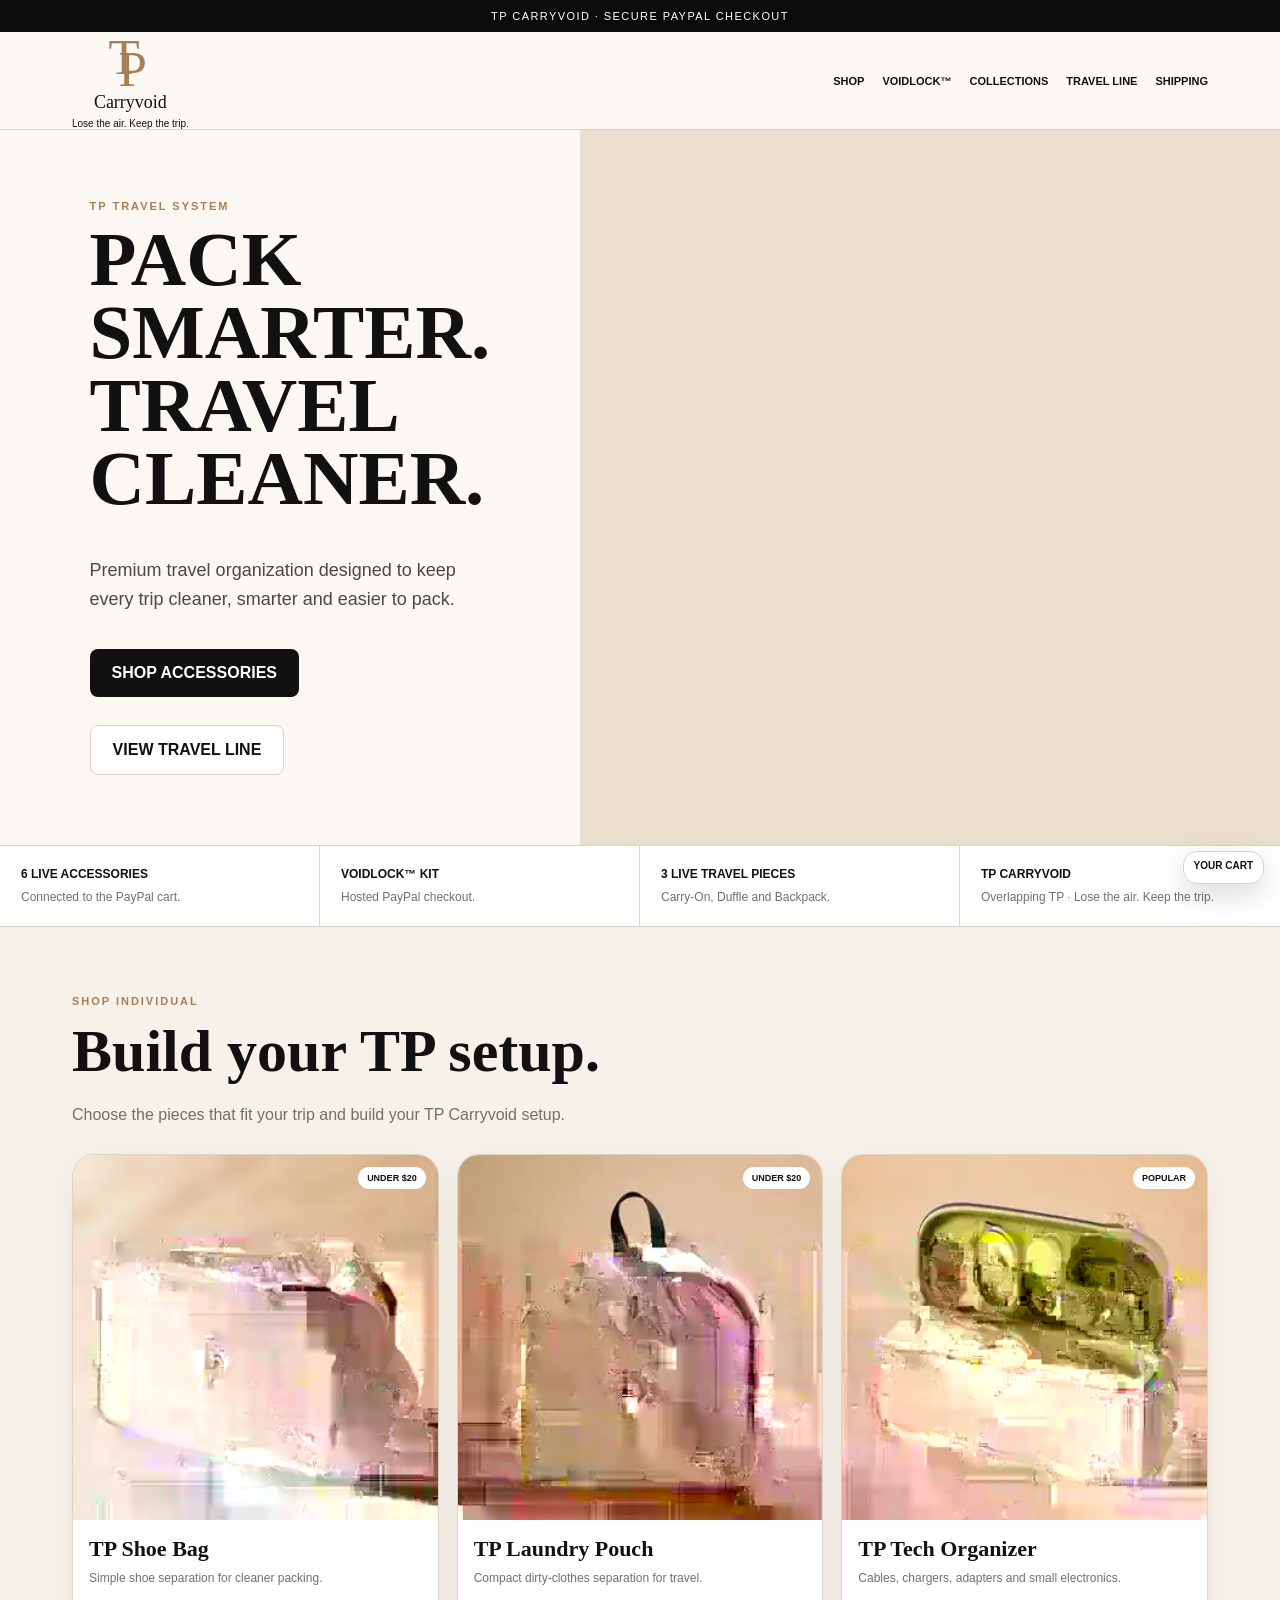
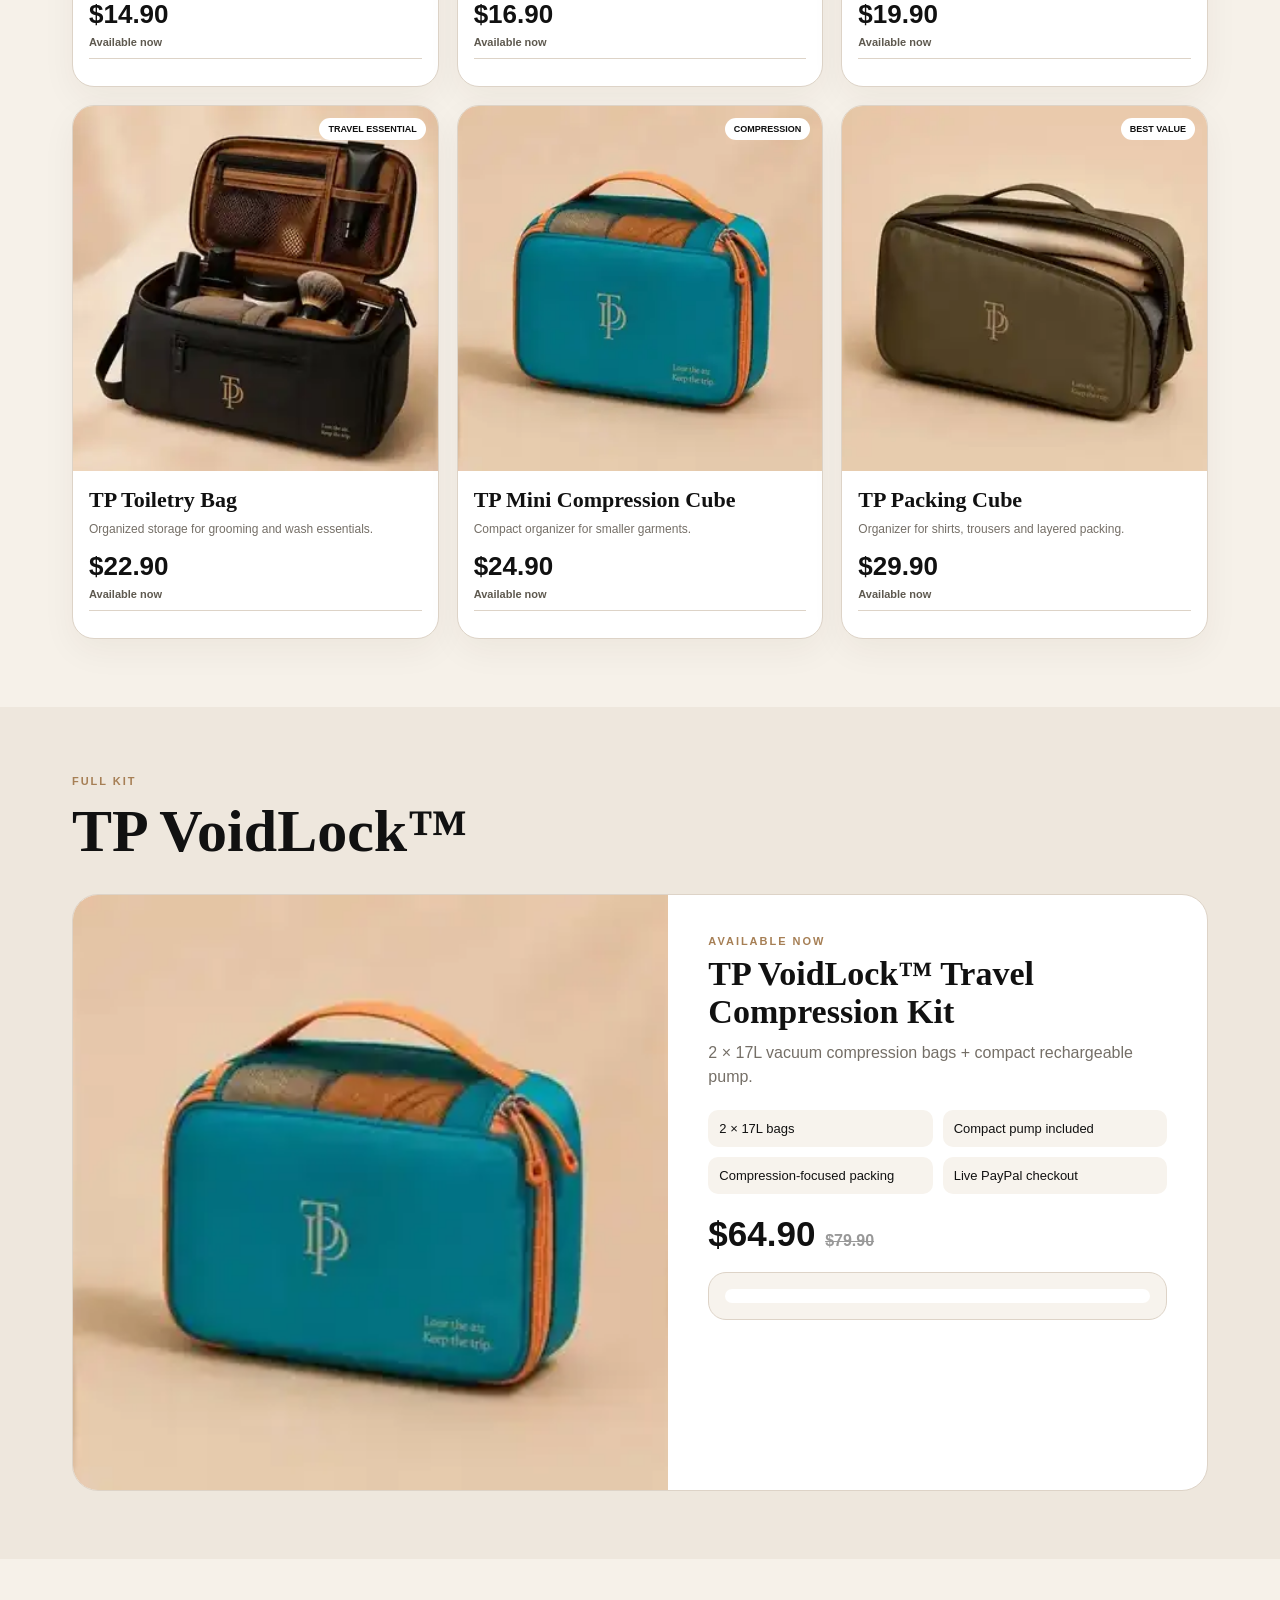
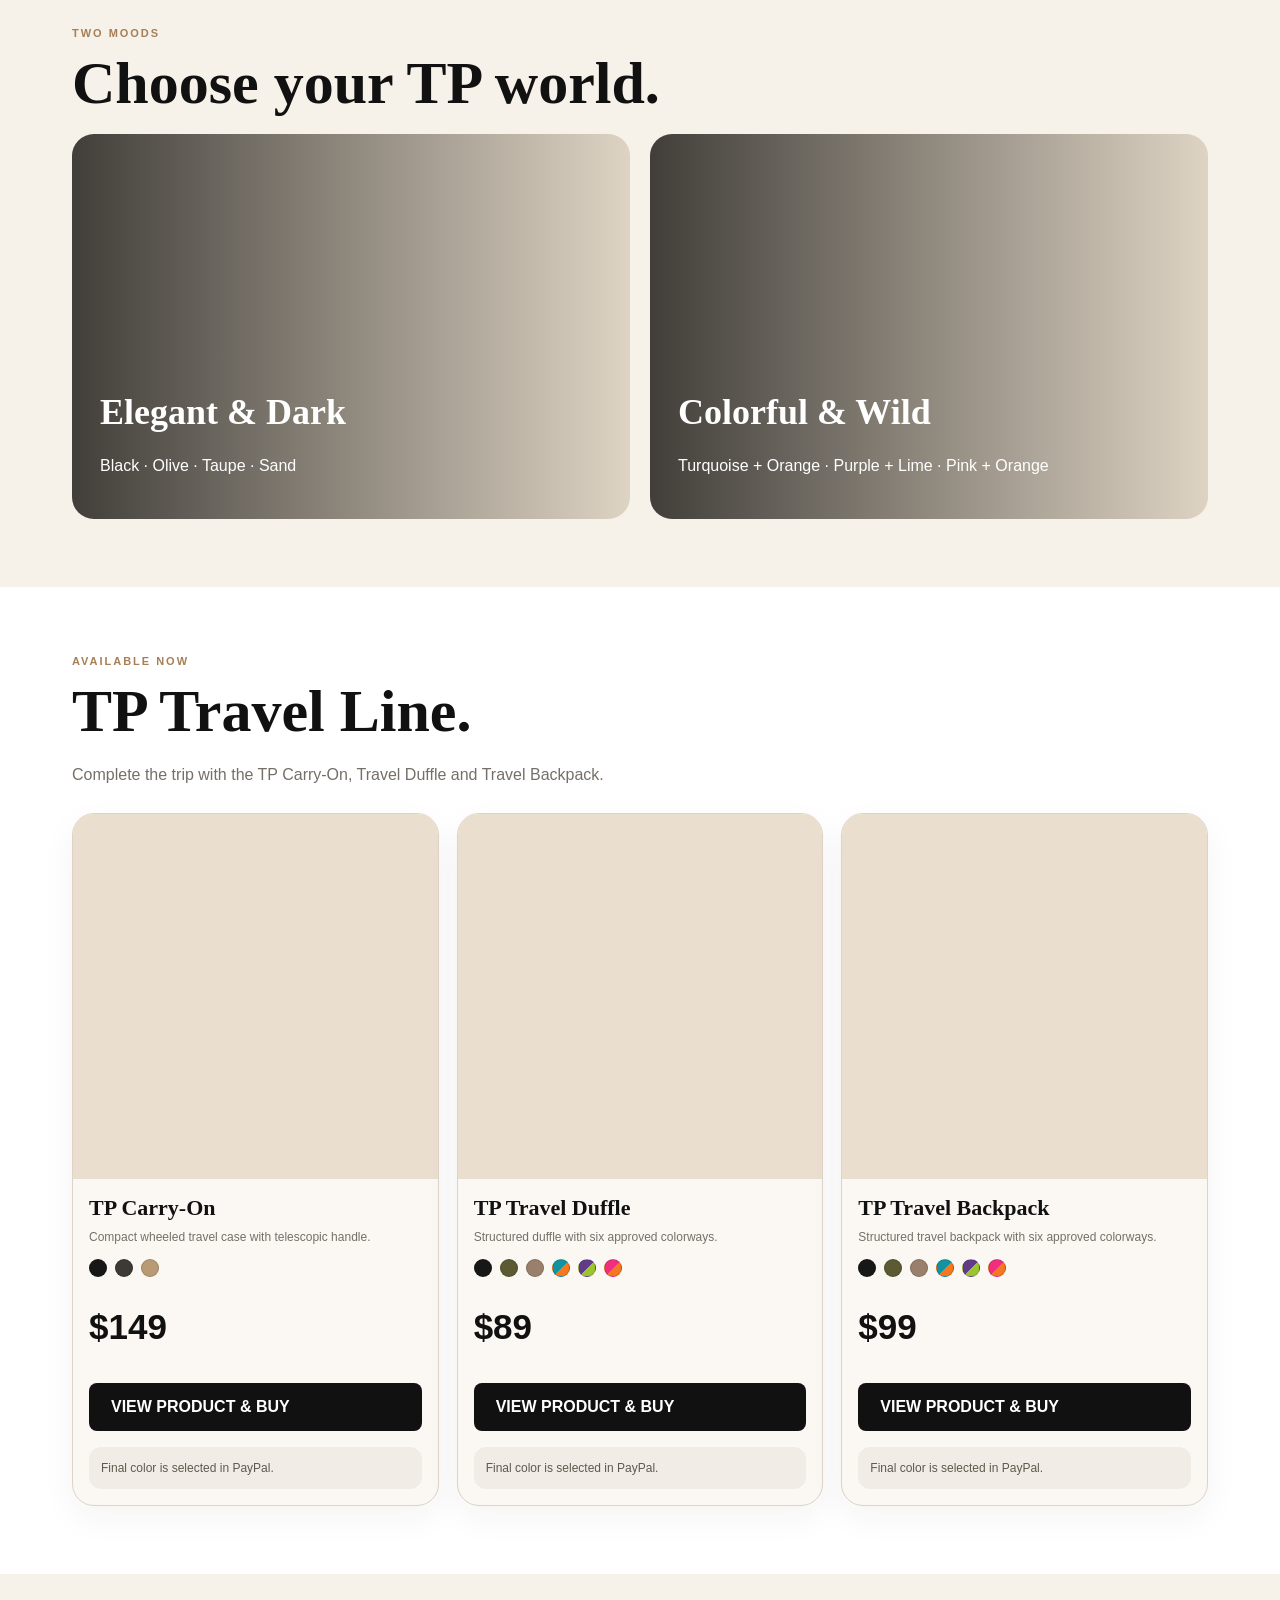
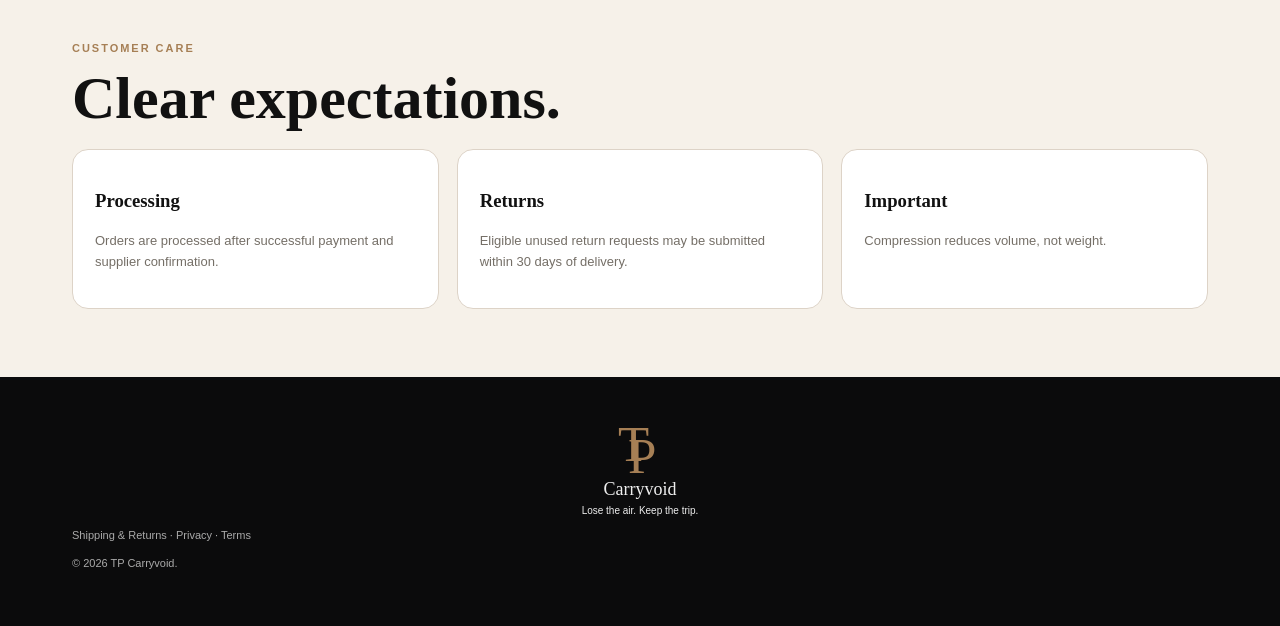
==== commit e7b4c304: "Use approved TP product photography across storefront" ====
--- a/index.html
+++ b/index.html
@@ -1,44 +1,27 @@
 <!doctype html>
 <html lang="en">
 <head>
-<meta charset="utf-8">
-<meta name="viewport" content="width=device-width,initial-scale=1">
-<title>TP Carryvoid — Lose the air. Keep the trip.</title>
-<meta name="description" content="TP Carryvoid travel organization and compression essentials.">
+<meta charset="utf-8"><meta name="viewport" content="width=device-width,initial-scale=1"><title>TP Carryvoid — Lose the air. Keep the trip.</title><meta name="description" content="TP Carryvoid travel organization and compression essentials.">
 <style>
-:root{--ink:#111;--cream:#f6f1e9;--paper:#fff;--muted:#756f67;--line:#ddd3c7;--gold:#a67f55;--soft:#eee7dd}
-*{box-sizing:border-box}html{scroll-behavior:smooth}body{margin:0;background:var(--cream);color:var(--ink);font-family:Arial,Helvetica,sans-serif}a{color:inherit;text-decoration:none}.wrap{max-width:1180px;margin:auto;padding:0 22px}.top{background:#0b0b0b;color:#fff;text-align:center;padding:10px;font-size:11px;letter-spacing:.13em}.nav{position:sticky;top:0;z-index:30;background:rgba(252,249,245,.97);backdrop-filter:blur(10px);border-bottom:1px solid var(--line)}.nav .wrap{min-height:88px;display:flex;align-items:center;justify-content:space-between;gap:20px}.brand{text-align:center}.mark{width:62px;height:58px;position:relative;margin:auto;color:var(--gold);font-family:Georgia,serif}.mark .t,.mark .p{position:absolute;font-size:51px;line-height:1}.mark .t{left:9px;top:0}.mark .p{left:19px;top:12px}.carry{font:18px Georgia,serif;margin-top:2px}.tag{font-size:10px;margin-top:5px}.links{display:flex;gap:18px;font-size:11px;font-weight:900}.hero{display:grid;grid-template-columns:.9fr 1.1fr;min-height:570px;background:#fbf8f3}.heroCopy{padding:70px 7vw;display:flex;flex-direction:column;justify-content:center}.eyebrow{font-size:11px;font-weight:900;letter-spacing:.18em;color:var(--gold)}h1,h2,h3,h4{font-family:Georgia,serif}.hero h1{font-size:clamp(52px,6vw,82px);line-height:.95;margin:12px 0 22px}.hero p{font-size:18px;line-height:1.6;color:#4c4843;max-width:540px}.actions{display:flex;gap:10px;flex-wrap:wrap}.cta{display:inline-block;margin-top:18px;background:#111;color:#fff;padding:15px 22px;border-radius:8px;font-weight:900}.cta.alt{background:#fff;color:#111;border:1px solid var(--line)}.heroImg{background:url('assets/travel-duffle-grid.svg') center/cover no-repeat}.proof{display:grid;grid-template-columns:repeat(4,1fr);background:#fff;border-block:1px solid var(--line)}.proof div{padding:21px;border-right:1px solid var(--line)}.proof div:last-child{border-right:0}.proof b{display:block;font-size:12px;margin-bottom:6px}.proof span{font-size:12px;color:var(--muted)}.section{padding:68px 0}.section h2{font-size:clamp(40px,5vw,60px);margin:10px 0 16px}.sub{color:var(--muted);line-height:1.6;max-width:780px}.entryGrid{display:grid;grid-template-columns:repeat(3,1fr);gap:18px;margin-top:26px}.card{background:#fff;border:1px solid var(--line);border-radius:22px;overflow:hidden;box-shadow:0 12px 34px rgba(50,35,15,.05);display:flex;flex-direction:column;position:relative}.pic{height:260px;background:#fff center/contain no-repeat}.pic.shoe{background-image:url('assets/shoe-bag.svg')}.pic.laundry{background-image:url('assets/laundry-pouch.svg')}.pic.tech{background-image:url('assets/tech-organizer.svg')}.pic.toiletry{background-image:url('assets/toiletry-bag.svg')}.pic.mini{background-image:url('assets/mini-compression-cube.svg')}.pic.packing{background-image:url('assets/packing-cube.svg')}.flag{position:absolute;right:12px;top:12px;background:#fff;border-radius:999px;padding:6px 9px;font-size:9px;font-weight:900;z-index:2}.body{padding:16px;display:flex;flex-direction:column;flex:1}.body h3{font-size:18px;margin:0 0 7px}.body p{font-size:12px;color:var(--muted);line-height:1.5;margin:0;min-height:38px}.price{font-size:26px;font-weight:900;margin:12px 0 6px}.status{font-size:11px;font-weight:800;color:#5e594f;margin-bottom:10px}.buybox{border-top:1px solid var(--line);padding-top:11px;margin-top:auto}.product{display:grid;grid-template-columns:1.05fr .95fr;background:#fff;border:1px solid var(--line);border-radius:26px;overflow:hidden;margin-top:28px}.productImg{min-height:540px;background:url('assets/mini-compression-cube.svg') center/cover no-repeat}.prodInfo{padding:40px}.prodInfo h3{font-size:34px;margin:8px 0 10px}.desc{color:var(--muted);line-height:1.55}.features{display:grid;grid-template-columns:1fr 1fr;gap:10px;margin:20px 0}.feature{font-size:13px;padding:11px;background:#f7f3ed;border-radius:10px}.kitprice{font-size:35px;font-weight:900;margin:18px 0}.old{font-size:16px;color:#999;text-decoration:line-through}.checkout{background:#f7f3ed;border:1px solid var(--line);border-radius:18px;padding:16px}.paypalViewport{background:#fff;border-radius:14px;padding:7px;max-width:470px;margin:auto}#paypal-container-88NRK9Q5DYM38{zoom:.78}.worlds{display:grid;grid-template-columns:1fr 1fr;gap:20px}.world{height:330px;border-radius:22px;background-size:cover;background-position:center;position:relative;overflow:hidden;color:#fff}.world.dark{background-image:url('assets/travel-backpack-grid.svg')}.world.wild{background-image:url('assets/travel-duffle-grid.svg')}.shade{position:absolute;inset:0;background:linear-gradient(90deg,rgba(0,0,0,.7),rgba(0,0,0,.08));padding:28px;display:flex;flex-direction:column;justify-content:flex-end}.shade h3{font:700 36px Georgia,serif;margin:0 0 8px}.travelLine{background:#fff}.travelGrid{display:grid;grid-template-columns:repeat(3,1fr);gap:22px;margin-top:28px}.travelCard{background:#fbf8f3;border:1px solid var(--line);border-radius:24px;overflow:hidden;display:flex;flex-direction:column}.travelArt{height:340px;background:#fff center/contain no-repeat}.travelArt.carryon{background-image:url('assets/carry-on.svg')}.travelArt.duffle{background-image:url('assets/travel-duffle-grid.svg')}.travelArt.backpack{background-image:url('assets/travel-backpack-grid.svg')}.travelBody{padding:18px;display:flex;flex-direction:column;flex:1}.travelBody h3{font-size:25px;margin:0 0 8px}.travelBody p{font-size:13px;color:var(--muted);line-height:1.6;margin:0 0 14px}.palette{display:flex;gap:8px;flex-wrap:wrap;margin:6px 0 12px}.sw{width:18px;height:18px;border-radius:999px;border:1px solid rgba(0,0,0,.16)}.comingSoon{display:inline-block;background:#111;color:#fff;border-radius:999px;padding:7px 10px;font-size:10px;font-weight:900;letter-spacing:.05em}.brandRule{margin-top:16px;background:#f1ece5;border-radius:12px;padding:12px;font-size:12px;line-height:1.5;color:#5f594f}.infoGrid{display:grid;grid-template-columns:repeat(3,1fr);gap:18px}.info{background:#fff;border:1px solid var(--line);border-radius:16px;padding:22px}.info p{font-size:13px;color:var(--muted);line-height:1.6}.footer{background:#0b0b0c;color:#eee;padding:42px 0}.fine{color:#aaa;font-size:11px;line-height:1.6}.cartdock{position:fixed;right:16px;bottom:16px;z-index:50;background:#fff;border:1px solid var(--line);border-radius:14px;padding:8px 10px;box-shadow:0 10px 30px rgba(0,0,0,.15)}.cartlabel{text-align:center;font-size:10px;font-weight:900;margin-bottom:4px}@media(max-width:1000px){.travelGrid{grid-template-columns:1fr 1fr}}@media(max-width:900px){.links{display:none}.hero,.product{grid-template-columns:1fr}.heroImg{min-height:360px}.proof{grid-template-columns:1fr 1fr}.entryGrid{grid-template-columns:1fr 1fr}.worlds,.infoGrid,.travelGrid{grid-template-columns:1fr}}@media(max-width:560px){.entryGrid,.proof{grid-template-columns:1fr}.heroCopy{padding:46px 24px}.pic{height:280px}.prodInfo{padding:24px}#paypal-container-88NRK9Q5DYM38{zoom:.70}}
-</style>
-</head>
-<body>
-<div class="top">TP CARRYVOID · SECURE PAYPAL CHECKOUT</div>
-<nav class="nav"><div class="wrap"><div class="brand"><div class="mark"><span class="t">T</span><span class="p">P</span></div><div class="carry">Carryvoid</div><div class="tag">Lose the air. Keep the trip.</div></div><div class="links"><a href="#products">SHOP</a><a href="#voidlock">VOIDLOCK™</a><a href="#collections">COLLECTIONS</a><a href="#travel-line">TRAVEL LINE</a><a href="shipping-returns.html">SHIPPING</a></div></div></nav>
+:root{--ink:#111;--cream:#f6f1e9;--paper:#fff;--muted:#756f67;--line:#ddd3c7;--gold:#a67f55;--soft:#eee7dd}*{box-sizing:border-box}html{scroll-behavior:smooth}body{margin:0;background:var(--cream);color:var(--ink);font-family:Arial,Helvetica,sans-serif}a{color:inherit;text-decoration:none}.wrap{max-width:1180px;margin:auto;padding:0 22px}.top{background:#0b0b0b;color:#fff;text-align:center;padding:10px;font-size:11px;letter-spacing:.13em}.nav{position:sticky;top:0;z-index:30;background:rgba(252,249,245,.97);backdrop-filter:blur(10px);border-bottom:1px solid var(--line)}.nav .wrap{min-height:88px;display:flex;align-items:center;justify-content:space-between;gap:20px}.brand{text-align:center}.mark{width:62px;height:58px;position:relative;margin:auto;color:var(--gold);font-family:Georgia,serif}.mark .t,.mark .p{position:absolute;font-size:51px;line-height:1}.mark .t{left:9px;top:0}.mark .p{left:19px;top:12px}.carry{font:18px Georgia,serif;margin-top:2px}.tag{font-size:10px;margin-top:5px}.links{display:flex;gap:18px;font-size:11px;font-weight:900}.hero{display:grid;grid-template-columns:.9fr 1.1fr;min-height:570px;background:#fbf8f3}.heroCopy{padding:70px 7vw;display:flex;flex-direction:column;justify-content:center}.eyebrow{font-size:11px;font-weight:900;letter-spacing:.18em;color:var(--gold)}h1,h2,h3{font-family:Georgia,serif}.hero h1{font-size:clamp(52px,6vw,82px);line-height:.95;margin:12px 0 22px}.hero p{font-size:18px;line-height:1.6;color:#4c4843;max-width:540px}.actions{display:flex;gap:10px;flex-wrap:wrap}.cta{display:inline-block;margin-top:18px;background:#111;color:#fff;padding:15px 22px;border-radius:8px;font-weight:900}.cta.alt{background:#fff;color:#111;border:1px solid var(--line)}.heroImg{background:#eadfce url('assets/product-row3.webp') center/contain no-repeat}.proof{display:grid;grid-template-columns:repeat(4,1fr);background:#fff;border-block:1px solid var(--line)}.proof div{padding:21px;border-right:1px solid var(--line)}.proof div:last-child{border-right:0}.proof b{display:block;font-size:12px;margin-bottom:6px}.proof span{font-size:12px;color:var(--muted)}.section{padding:68px 0}.section h2{font-size:clamp(40px,5vw,60px);margin:10px 0 16px}.sub{color:var(--muted);line-height:1.6;max-width:780px}.entryGrid,.travelGrid{display:grid;grid-template-columns:repeat(3,1fr);gap:18px;margin-top:26px}.card,.travelCard{background:#fff;border:1px solid var(--line);border-radius:22px;overflow:hidden;box-shadow:0 12px 34px rgba(50,35,15,.05);display:flex;flex-direction:column;position:relative}.pic,.travelArt,.productImg{aspect-ratio:1/1;background-color:#eadfce;background-repeat:no-repeat;background-size:300% 100%}.r1{background-image:url('assets/product-row1.webp')}.r2{background-image:url('assets/product-row2.webp')}.r3{background-image:url('assets/product-row3.webp')}.p0{background-position:0% 50%}.p1{background-position:50% 50%}.p2{background-position:100% 50%}.flag{position:absolute;right:12px;top:12px;background:#fff;border-radius:999px;padding:6px 9px;font-size:9px;font-weight:900;z-index:2}.body,.travelBody{padding:16px;display:flex;flex-direction:column;flex:1}.body h3,.travelBody h3{font-size:22px;margin:0 0 7px}.body p,.travelBody p{font-size:12px;color:var(--muted);line-height:1.55;margin:0}.price{font-size:26px;font-weight:900;margin:12px 0 6px}.status{font-size:11px;font-weight:800;color:#5e594f;margin-bottom:10px}.buybox{border-top:1px solid var(--line);padding-top:11px;margin-top:auto}.product{display:grid;grid-template-columns:1.05fr .95fr;background:#fff;border:1px solid var(--line);border-radius:26px;overflow:hidden;margin-top:28px}.productImg{background-image:url('assets/product-row2.webp');background-position:50% 50%;min-height:520px}.prodInfo{padding:40px}.prodInfo h3{font-size:34px;margin:8px 0 10px}.desc{color:var(--muted);line-height:1.55}.features{display:grid;grid-template-columns:1fr 1fr;gap:10px;margin:20px 0}.feature{font-size:13px;padding:11px;background:#f7f3ed;border-radius:10px}.kitprice{font-size:35px;font-weight:900;margin:18px 0}.old{font-size:16px;color:#999;text-decoration:line-through}.checkout{background:#f7f3ed;border:1px solid var(--line);border-radius:18px;padding:16px}.paypalViewport{background:#fff;border-radius:14px;padding:7px;max-width:470px;margin:auto}#paypal-container-88NRK9Q5DYM38{zoom:.78}.worlds{display:grid;grid-template-columns:1fr 1fr;gap:20px}.world{aspect-ratio:1.45/1;border-radius:22px;background-color:#eadfce;background-image:url('assets/product-row3.webp');background-repeat:no-repeat;background-size:300% 100%;position:relative;overflow:hidden;color:#fff}.world.dark{background-position:50% 50%}.world.wild{background-position:100% 50%}.shade{position:absolute;inset:0;background:linear-gradient(90deg,rgba(0,0,0,.72),rgba(0,0,0,.05));padding:28px;display:flex;flex-direction:column;justify-content:flex-end}.shade h3{font:700 36px Georgia,serif;margin:0 0 8px}.travelLine{background:#fff}.travelCard{background:#fbf8f3}.palette{display:flex;gap:8px;flex-wrap:wrap;margin:12px 0}.sw{width:18px;height:18px;border-radius:999px;border:1px solid rgba(0,0,0,.16)}.brandRule{margin-top:16px;background:#f1ece5;border-radius:12px;padding:12px;font-size:12px;line-height:1.5;color:#5f594f}.infoGrid{display:grid;grid-template-columns:repeat(3,1fr);gap:18px}.info{background:#fff;border:1px solid var(--line);border-radius:16px;padding:22px}.info p{font-size:13px;color:var(--muted);line-height:1.6}.footer{background:#0b0b0c;color:#eee;padding:42px 0}.fine{color:#aaa;font-size:11px;line-height:1.6}.cartdock{position:fixed;right:16px;bottom:16px;z-index:50;background:#fff;border:1px solid var(--line);border-radius:14px;padding:8px 10px;box-shadow:0 10px 30px rgba(0,0,0,.15)}.cartlabel{text-align:center;font-size:10px;font-weight:900;margin-bottom:4px}@media(max-width:900px){.links{display:none}.hero,.product{grid-template-columns:1fr}.heroImg{min-height:330px}.proof{grid-template-columns:1fr 1fr}.entryGrid,.travelGrid{grid-template-columns:1fr 1fr}.worlds,.infoGrid{grid-template-columns:1fr}}@media(max-width:560px){.entryGrid,.travelGrid,.proof{grid-template-columns:1fr}.heroCopy{padding:46px 24px}.prodInfo{padding:24px}.cartdock{right:10px;bottom:10px}#paypal-container-88NRK9Q5DYM38{zoom:.70}}
+</style></head><body>
+<div class="top">TP CARRYVOID · SECURE PAYPAL CHECKOUT</div><nav class="nav"><div class="wrap"><div class="brand"><div class="mark"><span class="t">T</span><span class="p">P</span></div><div class="carry">Carryvoid</div><div class="tag">Lose the air. Keep the trip.</div></div><div class="links"><a href="#products">SHOP</a><a href="#voidlock">VOIDLOCK™</a><a href="#collections">COLLECTIONS</a><a href="#travel-line">TRAVEL LINE</a><a href="shipping-returns.html">SHIPPING</a></div></div></nav>
 <section class="hero"><div class="heroCopy"><div class="eyebrow">TP TRAVEL SYSTEM</div><h1>PACK SMARTER.<br>TRAVEL CLEANER.</h1><p>Premium travel organization designed to keep every trip cleaner, smarter and easier to pack.</p><div class="actions"><a class="cta" href="#products">SHOP ACCESSORIES</a><a class="cta alt" href="#travel-line">VIEW TRAVEL LINE</a></div></div><div class="heroImg"></div></section>
-<div class="proof"><div><b>6 LIVE ACCESSORIES</b><span>Each product card below is connected to the PayPal cart.</span></div><div><b>VOIDLOCK™ KIT</b><span>Dedicated product section with hosted PayPal checkout.</span></div><div><b>3 LIVE TRAVEL PIECES</b><span>Carry-On, Travel Duffle and Travel Backpack are available now.</span></div><div><b>TP CARRYVOID</b><span>Overlapping TP monogram · Lose the air. Keep the trip.</span></div></div>
+<div class="proof"><div><b>6 LIVE ACCESSORIES</b><span>Connected to the PayPal cart.</span></div><div><b>VOIDLOCK™ KIT</b><span>Hosted PayPal checkout.</span></div><div><b>3 LIVE TRAVEL PIECES</b><span>Carry-On, Duffle and Backpack.</span></div><div><b>TP CARRYVOID</b><span>Overlapping TP · Lose the air. Keep the trip.</span></div></div>
 <section class="section" id="products"><div class="wrap"><div class="eyebrow">SHOP INDIVIDUAL</div><h2>Build your TP setup.</h2><p class="sub">Choose the pieces that fit your trip and build your TP Carryvoid setup.</p><div class="entryGrid">
-<article class="card"><span class="flag">UNDER $20</span><div class="pic shoe"></div><div class="body"><h3>TP Shoe Bag</h3><p>Simple shoe separation for cleaner packing.</p><div class="price">$14.90</div><div class="status">Available now</div><div class="buybox"><paypal-add-to-cart-button data-id="6VHJM2XZ7BEGA"></paypal-add-to-cart-button></div></div></article>
-<article class="card"><span class="flag">UNDER $20</span><div class="pic laundry"></div><div class="body"><h3>TP Laundry Pouch</h3><p>Compact dirty-clothes separation for travel.</p><div class="price">$16.90</div><div class="status">Available now</div><div class="buybox"><paypal-add-to-cart-button data-id="JRQQHB7VN42HN"></paypal-add-to-cart-button></div></div></article>
-<article class="card"><span class="flag">POPULAR</span><div class="pic tech"></div><div class="body"><h3>TP Tech Organizer</h3><p>Cables, chargers, adapters and small electronics.</p><div class="price">$19.90</div><div class="status">Available now</div><div class="buybox"><paypal-add-to-cart-button data-id="Z8CD6AUWHWFLE"></paypal-add-to-cart-button></div></div></article>
-<article class="card"><span class="flag">TRAVEL ESSENTIAL</span><div class="pic toiletry"></div><div class="body"><h3>TP Toiletry Bag</h3><p>Practical wash bag with carry handle and organized storage.</p><div class="price">$22.90</div><div class="status">Available now</div><div class="buybox"><paypal-add-to-cart-button data-id="F2WEF8DQ2KE7U"></paypal-add-to-cart-button></div></div></article>
-<article class="card"><span class="flag">COMPRESSION</span><div class="pic mini"></div><div class="body"><h3>TP Mini Compression Cube</h3><p>Small compressible organizer for compact garments.</p><div class="price">$24.90</div><div class="status">Available now</div><div class="buybox"><paypal-add-to-cart-button data-id="QE5F2DAZ2NYBY"></paypal-add-to-cart-button></div></div></article>
-<article class="card"><span class="flag">BEST VALUE</span><div class="pic packing"></div><div class="body"><h3>TP Packing Cube</h3><p>Organizer for shirts, trousers and layered packing.</p><div class="price">$29.90</div><div class="status">Available now</div><div class="buybox"><paypal-add-to-cart-button data-id="KQ9TN2FRN2A62"></paypal-add-to-cart-button></div></div></article>
-</div></div></section>
+<article class="card"><span class="flag">UNDER $20</span><div class="pic r1 p0"></div><div class="body"><h3>TP Shoe Bag</h3><p>Simple shoe separation for cleaner packing.</p><div class="price">$14.90</div><div class="status">Available now</div><div class="buybox"><paypal-add-to-cart-button data-id="6VHJM2XZ7BEGA"></paypal-add-to-cart-button></div></div></article>
+<article class="card"><span class="flag">UNDER $20</span><div class="pic r1 p1"></div><div class="body"><h3>TP Laundry Pouch</h3><p>Compact dirty-clothes separation for travel.</p><div class="price">$16.90</div><div class="status">Available now</div><div class="buybox"><paypal-add-to-cart-button data-id="JRQQHB7VN42HN"></paypal-add-to-cart-button></div></div></article>
+<article class="card"><span class="flag">POPULAR</span><div class="pic r1 p2"></div><div class="body"><h3>TP Tech Organizer</h3><p>Cables, chargers, adapters and small electronics.</p><div class="price">$19.90</div><div class="status">Available now</div><div class="buybox"><paypal-add-to-cart-button data-id="Z8CD6AUWHWFLE"></paypal-add-to-cart-button></div></div></article>
+<article class="card"><span class="flag">TRAVEL ESSENTIAL</span><div class="pic r2 p0"></div><div class="body"><h3>TP Toiletry Bag</h3><p>Organized storage for grooming and wash essentials.</p><div class="price">$22.90</div><div class="status">Available now</div><div class="buybox"><paypal-add-to-cart-button data-id="F2WEF8DQ2KE7U"></paypal-add-to-cart-button></div></div></article>
+<article class="card"><span class="flag">COMPRESSION</span><div class="pic r2 p1"></div><div class="body"><h3>TP Mini Compression Cube</h3><p>Compact organizer for smaller garments.</p><div class="price">$24.90</div><div class="status">Available now</div><div class="buybox"><paypal-add-to-cart-button data-id="QE5F2DAZ2NYBY"></paypal-add-to-cart-button></div></div></article>
+<article class="card"><span class="flag">BEST VALUE</span><div class="pic r2 p2"></div><div class="body"><h3>TP Packing Cube</h3><p>Organizer for shirts, trousers and layered packing.</p><div class="price">$29.90</div><div class="status">Available now</div><div class="buybox"><paypal-add-to-cart-button data-id="KQ9TN2FRN2A62"></paypal-add-to-cart-button></div></div></article></div></div></section>
 <section class="section" id="voidlock" style="background:var(--soft)"><div class="wrap"><div class="eyebrow">FULL KIT</div><h2>TP VoidLock™</h2><div class="product"><div class="productImg"></div><div class="prodInfo"><div class="eyebrow">AVAILABLE NOW</div><h3>TP VoidLock™ Travel Compression Kit</h3><div class="desc">2 × 17L vacuum compression bags + compact rechargeable pump.</div><div class="features"><div class="feature">2 × 17L bags</div><div class="feature">Compact pump included</div><div class="feature">Compression-focused packing</div><div class="feature">Live PayPal checkout</div></div><div class="kitprice">$64.90 <span class="old">$79.90</span></div><div class="checkout"><div class="paypalViewport"><div id="paypal-container-88NRK9Q5DYM38"></div></div></div></div></div></div></section>
 <section class="section" id="collections"><div class="wrap"><div class="eyebrow">TWO MOODS</div><h2>Choose your TP world.</h2><div class="worlds"><div class="world dark"><div class="shade"><h3>Elegant &amp; Dark</h3><p>Black · Olive · Taupe · Sand</p></div></div><div class="world wild"><div class="shade"><h3>Colorful &amp; Wild</h3><p>Turquoise + Orange · Purple + Lime · Pink + Orange</p></div></div></div></div></section>
 <section class="section travelLine" id="travel-line"><div class="wrap"><div class="eyebrow">AVAILABLE NOW</div><h2>TP Travel Line.</h2><p class="sub">Complete the trip with the TP Carry-On, Travel Duffle and Travel Backpack.</p><div class="travelGrid">
-<article class="travelCard"><div class="travelArt carryon"></div><div class="travelBody"><h3>TP Carry-On</h3><p>Compact wheeled travel case with telescopic handle and streamlined profile.</p><div class="palette"><span class="sw" style="background:#171717"></span><span class="sw" style="background:#3d3a36"></span><span class="sw" style="background:#b89b74"></span></div><div class="kitprice">$149</div><a class="cta" href="product.html?p=carry-on">VIEW PRODUCT &amp; BUY</a><div class="brandRule">Final color is selected in the PayPal checkout.</div></div></article>
-<article class="travelCard"><div class="travelArt duffle"></div><div class="travelBody"><h3>TP Travel Duffle</h3><p>Structured duffle with top handles and shoulder carry. Elegant colors: Black, Olive, Taupe. Wild colors: Turquoise + Orange, Purple + Lime, Pink + Orange.</p><div class="palette"><span class="sw" style="background:#171717"></span><span class="sw" style="background:#5b5a32"></span><span class="sw" style="background:#9a806c"></span><span class="sw" style="background:linear-gradient(135deg,#1293a0 50%,#f27822 50%)"></span><span class="sw" style="background:linear-gradient(135deg,#613a89 50%,#9bc52d 50%)"></span><span class="sw" style="background:linear-gradient(135deg,#ef2e7d 50%,#f27822 50%)"></span></div><div class="kitprice">$89</div><a class="cta" href="product.html?p=duffle">VIEW PRODUCT &amp; BUY</a><div class="brandRule">Final color is selected in the PayPal checkout.</div></div></article>
-<article class="travelCard"><div class="travelArt backpack"></div><div class="travelBody"><h3>TP Travel Backpack</h3><p>Structured travel backpack with top grab handle and organized front storage.</p><div class="palette"><span class="sw" style="background:#171717"></span><span class="sw" style="background:#5b5a32"></span><span class="sw" style="background:#9a806c"></span><span class="sw" style="background:linear-gradient(135deg,#1293a0 50%,#f27822 50%)"></span><span class="sw" style="background:linear-gradient(135deg,#613a89 50%,#9bc52d 50%)"></span><span class="sw" style="background:linear-gradient(135deg,#ef2e7d 50%,#f27822 50%)"></span></div><div class="kitprice">$99</div><a class="cta" href="product.html?p=backpack">VIEW PRODUCT &amp; BUY</a><div class="brandRule">Final color is selected in the PayPal checkout.</div></div></article>
-</div></div></section>
-<section class="section" id="care"><div class="wrap"><div class="eyebrow">CUSTOMER CARE</div><h2>Clear expectations.</h2><div class="infoGrid"><div class="info"><h3>Processing</h3><p>Orders are processed after successful payment and supplier confirmation.</p></div><div class="info"><h3>Returns</h3><p>Eligible unused return requests may be submitted within 30 days of delivery. Mandatory consumer rights remain unaffected.</p></div><div class="info"><h3>Important</h3><p>Compression reduces volume, not weight. Final specifications depend on the exact SKU supplied.</p></div></div></div></section>
-<footer class="footer"><div class="wrap"><div class="brand"><div class="mark"><span class="t">T</span><span class="p">P</span></div><div class="carry">Carryvoid</div><div class="tag">Lose the air. Keep the trip.</div></div><p class="fine"><a href="shipping-returns.html">Shipping &amp; Returns</a> · <a href="privacy.html">Privacy</a> · <a href="terms.html">Terms</a></p><p class="fine">© 2026 TP Carryvoid. Product colors and details may vary slightly by production batch and screen.</p></div></footer>
+<article class="travelCard"><div class="travelArt r3 p0"></div><div class="travelBody"><h3>TP Carry-On</h3><p>Compact wheeled travel case with telescopic handle.</p><div class="palette"><span class="sw" style="background:#171717"></span><span class="sw" style="background:#3d3a36"></span><span class="sw" style="background:#b89b74"></span></div><div class="kitprice">$149</div><a class="cta" href="product.html?p=carry-on">VIEW PRODUCT &amp; BUY</a><div class="brandRule">Final color is selected in PayPal.</div></div></article>
+<article class="travelCard"><div class="travelArt r3 p2"></div><div class="travelBody"><h3>TP Travel Duffle</h3><p>Structured duffle with six approved colorways.</p><div class="palette"><span class="sw" style="background:#171717"></span><span class="sw" style="background:#5b5a32"></span><span class="sw" style="background:#9a806c"></span><span class="sw" style="background:linear-gradient(135deg,#1293a0 50%,#f27822 50%)"></span><span class="sw" style="background:linear-gradient(135deg,#613a89 50%,#9bc52d 50%)"></span><span class="sw" style="background:linear-gradient(135deg,#ef2e7d 50%,#f27822 50%)"></span></div><div class="kitprice">$89</div><a class="cta" href="product.html?p=duffle">VIEW PRODUCT &amp; BUY</a><div class="brandRule">Final color is selected in PayPal.</div></div></article>
+<article class="travelCard"><div class="travelArt r3 p1"></div><div class="travelBody"><h3>TP Travel Backpack</h3><p>Structured travel backpack with six approved colorways.</p><div class="palette"><span class="sw" style="background:#171717"></span><span class="sw" style="background:#5b5a32"></span><span class="sw" style="background:#9a806c"></span><span class="sw" style="background:linear-gradient(135deg,#1293a0 50%,#f27822 50%)"></span><span class="sw" style="background:linear-gradient(135deg,#613a89 50%,#9bc52d 50%)"></span><span class="sw" style="background:linear-gradient(135deg,#ef2e7d 50%,#f27822 50%)"></span></div><div class="kitprice">$99</div><a class="cta" href="product.html?p=backpack">VIEW PRODUCT &amp; BUY</a><div class="brandRule">Final color is selected in PayPal.</div></div></article></div></div></section>
+<section class="section"><div class="wrap"><div class="eyebrow">CUSTOMER CARE</div><h2>Clear expectations.</h2><div class="infoGrid"><div class="info"><h3>Processing</h3><p>Orders are processed after successful payment and supplier confirmation.</p></div><div class="info"><h3>Returns</h3><p>Eligible unused return requests may be submitted within 30 days of delivery.</p></div><div class="info"><h3>Important</h3><p>Compression reduces volume, not weight.</p></div></div></div></section>
+<footer class="footer"><div class="wrap"><div class="brand"><div class="mark"><span class="t">T</span><span class="p">P</span></div><div class="carry">Carryvoid</div><div class="tag">Lose the air. Keep the trip.</div></div><p class="fine"><a href="shipping-returns.html">Shipping &amp; Returns</a> · <a href="privacy.html">Privacy</a> · <a href="terms.html">Terms</a></p><p class="fine">© 2026 TP Carryvoid.</p></div></footer>
 <div class="cartdock"><div class="cartlabel">YOUR CART</div><paypal-cart-button data-id="pp-view-cart"></paypal-cart-button></div>
-<script src="https://www.paypal.com/sdk/js?client-id=BAAOF0-Rfu4jy1mV_SC4OmlEcGXnbQcrghnd31rnHS4v2EIThZcxiYKy2tpPPffmyylNCbrpviNhWNqBqk&components=hosted-buttons&disable-funding=venmo&currency=USD"></script>
-<script>paypal.HostedButtons({hostedButtonId:"88NRK9Q5DYM38"}).render("#paypal-container-88NRK9Q5DYM38");</script>
-<script src="https://www.paypalobjects.com/ncp/cart/cart.js" data-merchant-id="MJFCWXXNBUVQ8"></script>
-<script>
-['6VHJM2XZ7BEGA','JRQQHB7VN42HN','Z8CD6AUWHWFLE','F2WEF8DQ2KE7U','QE5F2DAZ2NYBY','KQ9TN2FRN2A62'].forEach(id=>cartPaypal.AddToCart({id}));
-cartPaypal.Cart({id:'pp-view-cart'});
-</script>
-</body>
-</html>+<script src="https://www.paypal.com/sdk/js?client-id=BAAOF0-Rfu4jy1mV_SC4OmlEcGXnbQcrghnd31rnHS4v2EIThZcxiYKy2tpPPffmyylNCbrpviNhWNqBqk&components=hosted-buttons&disable-funding=venmo&currency=USD"></script><script>paypal.HostedButtons({hostedButtonId:'88NRK9Q5DYM38'}).render('#paypal-container-88NRK9Q5DYM38');</script><script src="https://www.paypalobjects.com/ncp/cart/cart.js" data-merchant-id="MJFCWXXNBUVQ8"></script><script>['6VHJM2XZ7BEGA','JRQQHB7VN42HN','Z8CD6AUWHWFLE','F2WEF8DQ2KE7U','QE5F2DAZ2NYBY','KQ9TN2FRN2A62'].forEach(id=>cartPaypal.AddToCart({id}));cartPaypal.Cart({id:'pp-view-cart'});</script></body></html>
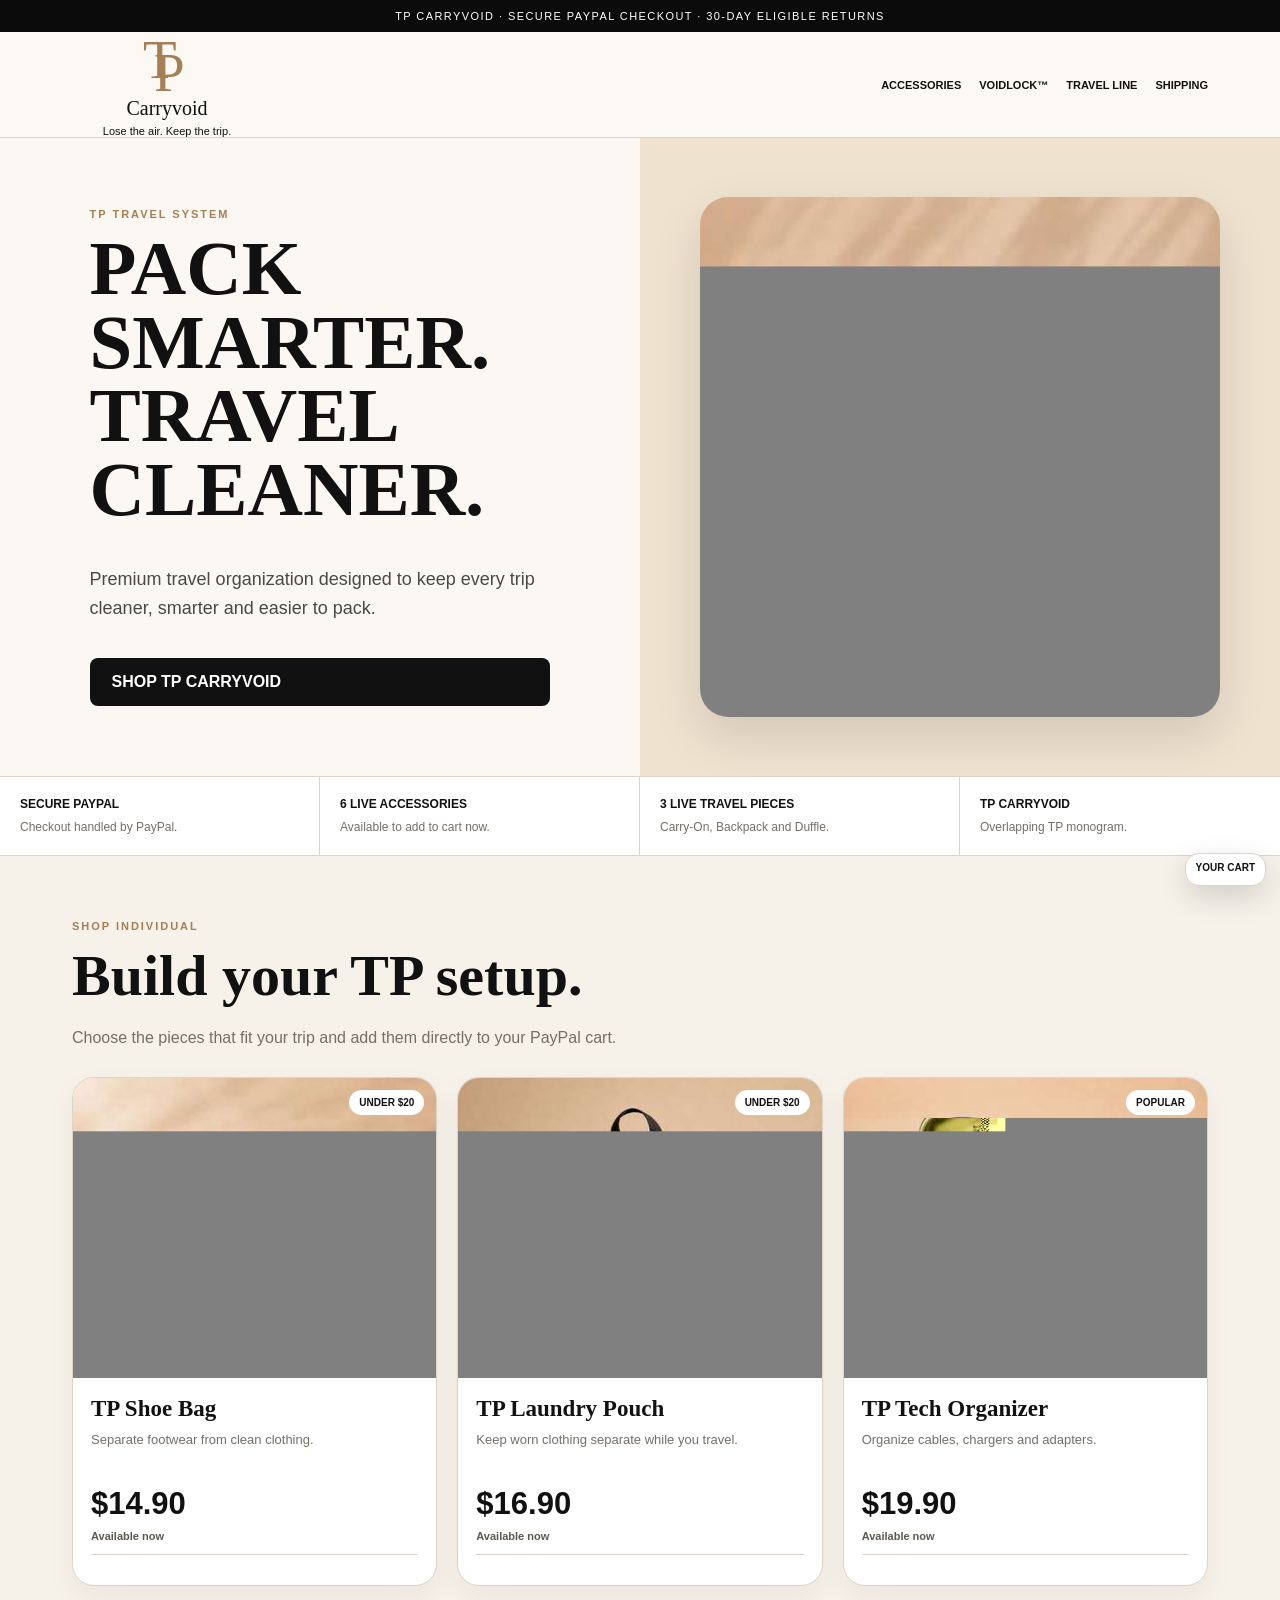
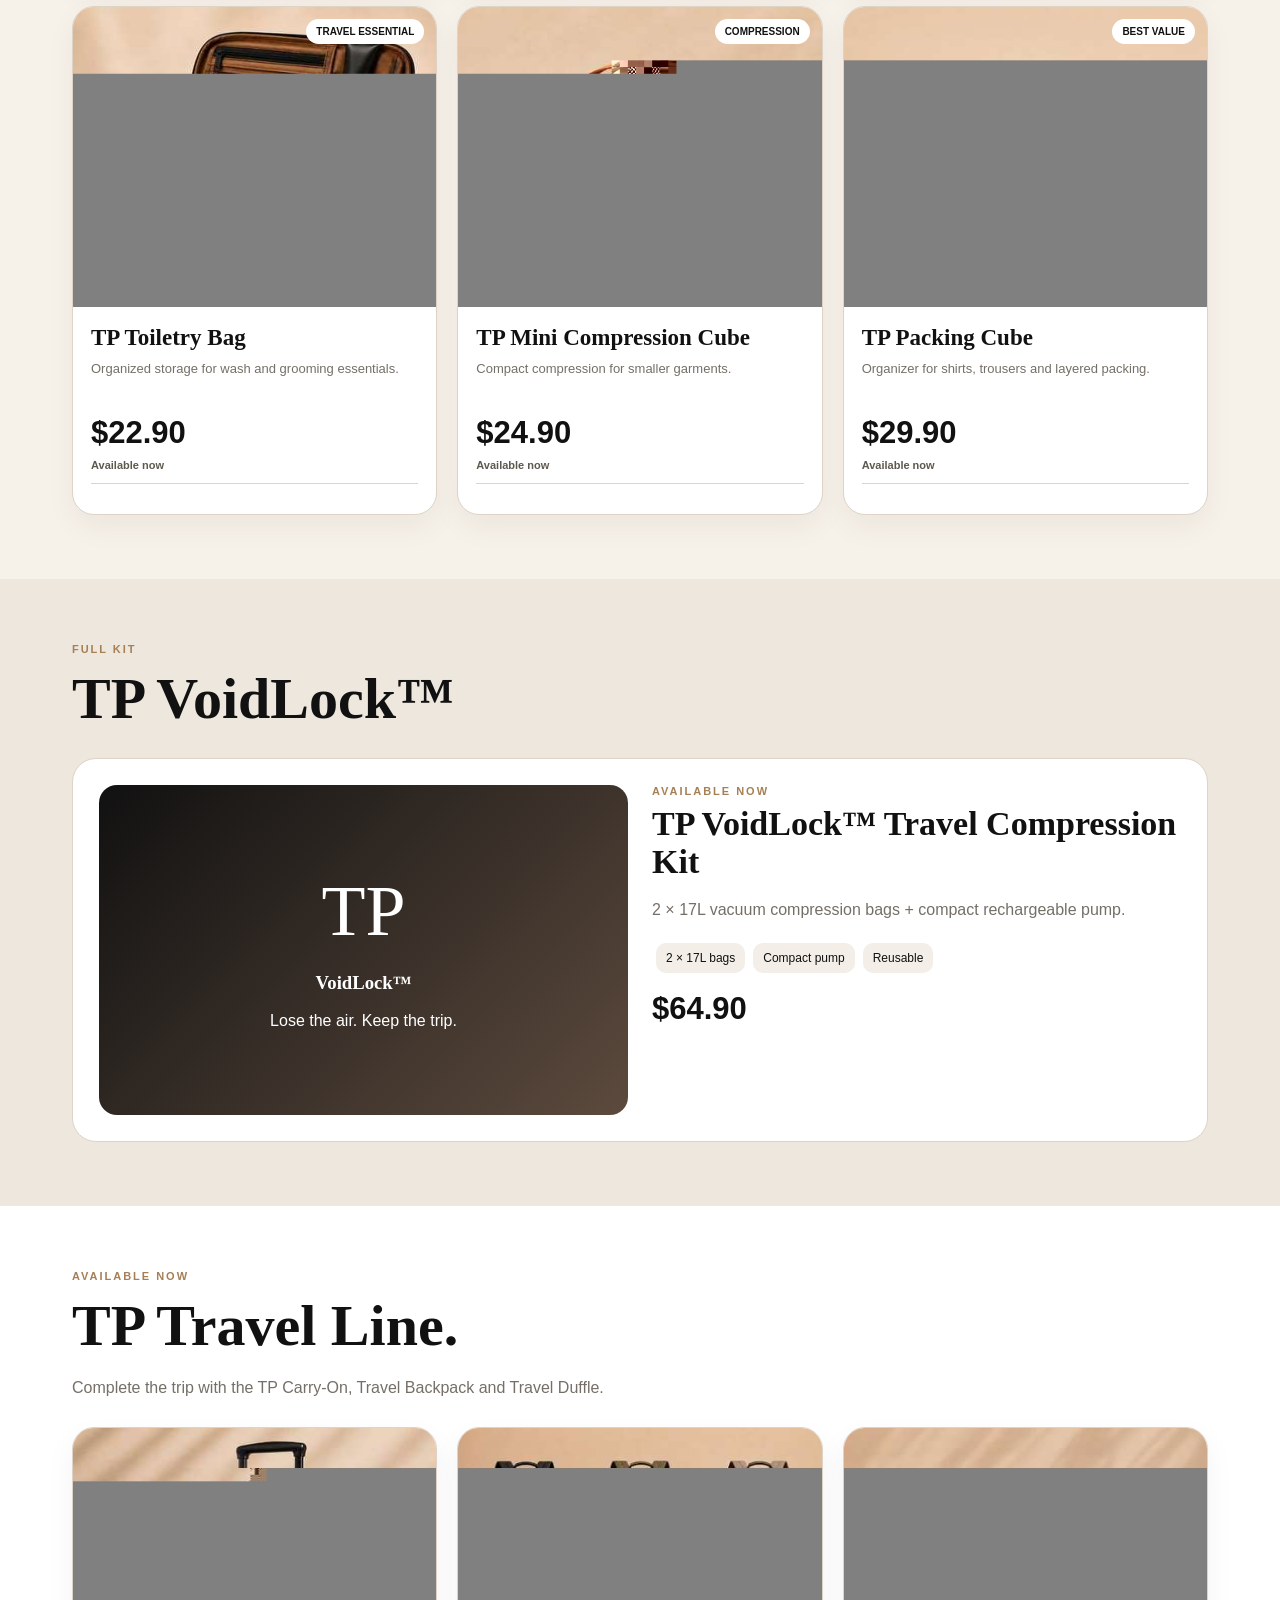
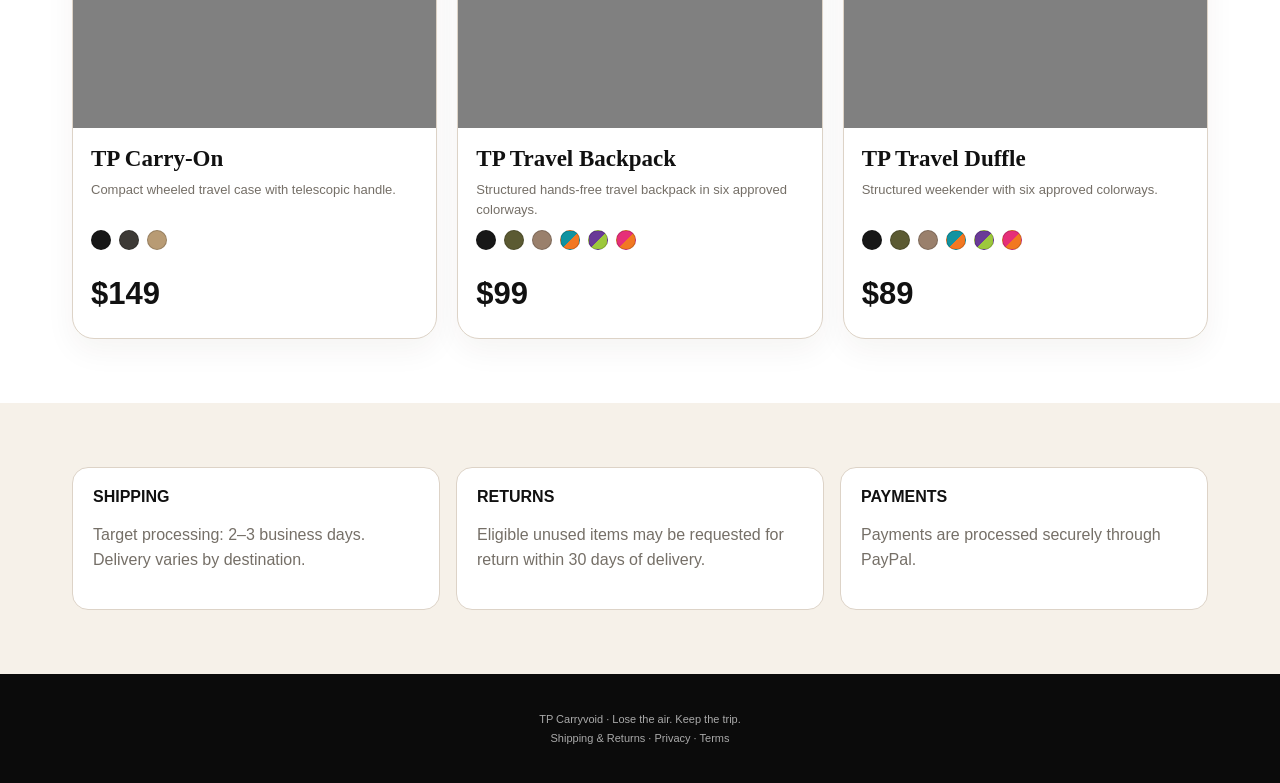
==== commit 34c1c1e1: "Deploy clean TP Carryvoid storefront" ====
--- a/index.html
+++ b/index.html
@@ -1,27 +1 @@
-<!doctype html>
-<html lang="en">
-<head>
-<meta charset="utf-8"><meta name="viewport" content="width=device-width,initial-scale=1"><title>TP Carryvoid — Lose the air. Keep the trip.</title><meta name="description" content="TP Carryvoid travel organization and compression essentials.">
-<style>
-:root{--ink:#111;--cream:#f6f1e9;--paper:#fff;--muted:#756f67;--line:#ddd3c7;--gold:#a67f55;--soft:#eee7dd}*{box-sizing:border-box}html{scroll-behavior:smooth}body{margin:0;background:var(--cream);color:var(--ink);font-family:Arial,Helvetica,sans-serif}a{color:inherit;text-decoration:none}.wrap{max-width:1180px;margin:auto;padding:0 22px}.top{background:#0b0b0b;color:#fff;text-align:center;padding:10px;font-size:11px;letter-spacing:.13em}.nav{position:sticky;top:0;z-index:30;background:rgba(252,249,245,.97);backdrop-filter:blur(10px);border-bottom:1px solid var(--line)}.nav .wrap{min-height:88px;display:flex;align-items:center;justify-content:space-between;gap:20px}.brand{text-align:center}.mark{width:62px;height:58px;position:relative;margin:auto;color:var(--gold);font-family:Georgia,serif}.mark .t,.mark .p{position:absolute;font-size:51px;line-height:1}.mark .t{left:9px;top:0}.mark .p{left:19px;top:12px}.carry{font:18px Georgia,serif;margin-top:2px}.tag{font-size:10px;margin-top:5px}.links{display:flex;gap:18px;font-size:11px;font-weight:900}.hero{display:grid;grid-template-columns:.9fr 1.1fr;min-height:570px;background:#fbf8f3}.heroCopy{padding:70px 7vw;display:flex;flex-direction:column;justify-content:center}.eyebrow{font-size:11px;font-weight:900;letter-spacing:.18em;color:var(--gold)}h1,h2,h3{font-family:Georgia,serif}.hero h1{font-size:clamp(52px,6vw,82px);line-height:.95;margin:12px 0 22px}.hero p{font-size:18px;line-height:1.6;color:#4c4843;max-width:540px}.actions{display:flex;gap:10px;flex-wrap:wrap}.cta{display:inline-block;margin-top:18px;background:#111;color:#fff;padding:15px 22px;border-radius:8px;font-weight:900}.cta.alt{background:#fff;color:#111;border:1px solid var(--line)}.heroImg{background:#eadfce url('assets/product-row3.webp') center/contain no-repeat}.proof{display:grid;grid-template-columns:repeat(4,1fr);background:#fff;border-block:1px solid var(--line)}.proof div{padding:21px;border-right:1px solid var(--line)}.proof div:last-child{border-right:0}.proof b{display:block;font-size:12px;margin-bottom:6px}.proof span{font-size:12px;color:var(--muted)}.section{padding:68px 0}.section h2{font-size:clamp(40px,5vw,60px);margin:10px 0 16px}.sub{color:var(--muted);line-height:1.6;max-width:780px}.entryGrid,.travelGrid{display:grid;grid-template-columns:repeat(3,1fr);gap:18px;margin-top:26px}.card,.travelCard{background:#fff;border:1px solid var(--line);border-radius:22px;overflow:hidden;box-shadow:0 12px 34px rgba(50,35,15,.05);display:flex;flex-direction:column;position:relative}.pic,.travelArt,.productImg{aspect-ratio:1/1;background-color:#eadfce;background-repeat:no-repeat;background-size:300% 100%}.r1{background-image:url('assets/product-row1.webp')}.r2{background-image:url('assets/product-row2.webp')}.r3{background-image:url('assets/product-row3.webp')}.p0{background-position:0% 50%}.p1{background-position:50% 50%}.p2{background-position:100% 50%}.flag{position:absolute;right:12px;top:12px;background:#fff;border-radius:999px;padding:6px 9px;font-size:9px;font-weight:900;z-index:2}.body,.travelBody{padding:16px;display:flex;flex-direction:column;flex:1}.body h3,.travelBody h3{font-size:22px;margin:0 0 7px}.body p,.travelBody p{font-size:12px;color:var(--muted);line-height:1.55;margin:0}.price{font-size:26px;font-weight:900;margin:12px 0 6px}.status{font-size:11px;font-weight:800;color:#5e594f;margin-bottom:10px}.buybox{border-top:1px solid var(--line);padding-top:11px;margin-top:auto}.product{display:grid;grid-template-columns:1.05fr .95fr;background:#fff;border:1px solid var(--line);border-radius:26px;overflow:hidden;margin-top:28px}.productImg{background-image:url('assets/product-row2.webp');background-position:50% 50%;min-height:520px}.prodInfo{padding:40px}.prodInfo h3{font-size:34px;margin:8px 0 10px}.desc{color:var(--muted);line-height:1.55}.features{display:grid;grid-template-columns:1fr 1fr;gap:10px;margin:20px 0}.feature{font-size:13px;padding:11px;background:#f7f3ed;border-radius:10px}.kitprice{font-size:35px;font-weight:900;margin:18px 0}.old{font-size:16px;color:#999;text-decoration:line-through}.checkout{background:#f7f3ed;border:1px solid var(--line);border-radius:18px;padding:16px}.paypalViewport{background:#fff;border-radius:14px;padding:7px;max-width:470px;margin:auto}#paypal-container-88NRK9Q5DYM38{zoom:.78}.worlds{display:grid;grid-template-columns:1fr 1fr;gap:20px}.world{aspect-ratio:1.45/1;border-radius:22px;background-color:#eadfce;background-image:url('assets/product-row3.webp');background-repeat:no-repeat;background-size:300% 100%;position:relative;overflow:hidden;color:#fff}.world.dark{background-position:50% 50%}.world.wild{background-position:100% 50%}.shade{position:absolute;inset:0;background:linear-gradient(90deg,rgba(0,0,0,.72),rgba(0,0,0,.05));padding:28px;display:flex;flex-direction:column;justify-content:flex-end}.shade h3{font:700 36px Georgia,serif;margin:0 0 8px}.travelLine{background:#fff}.travelCard{background:#fbf8f3}.palette{display:flex;gap:8px;flex-wrap:wrap;margin:12px 0}.sw{width:18px;height:18px;border-radius:999px;border:1px solid rgba(0,0,0,.16)}.brandRule{margin-top:16px;background:#f1ece5;border-radius:12px;padding:12px;font-size:12px;line-height:1.5;color:#5f594f}.infoGrid{display:grid;grid-template-columns:repeat(3,1fr);gap:18px}.info{background:#fff;border:1px solid var(--line);border-radius:16px;padding:22px}.info p{font-size:13px;color:var(--muted);line-height:1.6}.footer{background:#0b0b0c;color:#eee;padding:42px 0}.fine{color:#aaa;font-size:11px;line-height:1.6}.cartdock{position:fixed;right:16px;bottom:16px;z-index:50;background:#fff;border:1px solid var(--line);border-radius:14px;padding:8px 10px;box-shadow:0 10px 30px rgba(0,0,0,.15)}.cartlabel{text-align:center;font-size:10px;font-weight:900;margin-bottom:4px}@media(max-width:900px){.links{display:none}.hero,.product{grid-template-columns:1fr}.heroImg{min-height:330px}.proof{grid-template-columns:1fr 1fr}.entryGrid,.travelGrid{grid-template-columns:1fr 1fr}.worlds,.infoGrid{grid-template-columns:1fr}}@media(max-width:560px){.entryGrid,.travelGrid,.proof{grid-template-columns:1fr}.heroCopy{padding:46px 24px}.prodInfo{padding:24px}.cartdock{right:10px;bottom:10px}#paypal-container-88NRK9Q5DYM38{zoom:.70}}
-</style></head><body>
-<div class="top">TP CARRYVOID · SECURE PAYPAL CHECKOUT</div><nav class="nav"><div class="wrap"><div class="brand"><div class="mark"><span class="t">T</span><span class="p">P</span></div><div class="carry">Carryvoid</div><div class="tag">Lose the air. Keep the trip.</div></div><div class="links"><a href="#products">SHOP</a><a href="#voidlock">VOIDLOCK™</a><a href="#collections">COLLECTIONS</a><a href="#travel-line">TRAVEL LINE</a><a href="shipping-returns.html">SHIPPING</a></div></div></nav>
-<section class="hero"><div class="heroCopy"><div class="eyebrow">TP TRAVEL SYSTEM</div><h1>PACK SMARTER.<br>TRAVEL CLEANER.</h1><p>Premium travel organization designed to keep every trip cleaner, smarter and easier to pack.</p><div class="actions"><a class="cta" href="#products">SHOP ACCESSORIES</a><a class="cta alt" href="#travel-line">VIEW TRAVEL LINE</a></div></div><div class="heroImg"></div></section>
-<div class="proof"><div><b>6 LIVE ACCESSORIES</b><span>Connected to the PayPal cart.</span></div><div><b>VOIDLOCK™ KIT</b><span>Hosted PayPal checkout.</span></div><div><b>3 LIVE TRAVEL PIECES</b><span>Carry-On, Duffle and Backpack.</span></div><div><b>TP CARRYVOID</b><span>Overlapping TP · Lose the air. Keep the trip.</span></div></div>
-<section class="section" id="products"><div class="wrap"><div class="eyebrow">SHOP INDIVIDUAL</div><h2>Build your TP setup.</h2><p class="sub">Choose the pieces that fit your trip and build your TP Carryvoid setup.</p><div class="entryGrid">
-<article class="card"><span class="flag">UNDER $20</span><div class="pic r1 p0"></div><div class="body"><h3>TP Shoe Bag</h3><p>Simple shoe separation for cleaner packing.</p><div class="price">$14.90</div><div class="status">Available now</div><div class="buybox"><paypal-add-to-cart-button data-id="6VHJM2XZ7BEGA"></paypal-add-to-cart-button></div></div></article>
-<article class="card"><span class="flag">UNDER $20</span><div class="pic r1 p1"></div><div class="body"><h3>TP Laundry Pouch</h3><p>Compact dirty-clothes separation for travel.</p><div class="price">$16.90</div><div class="status">Available now</div><div class="buybox"><paypal-add-to-cart-button data-id="JRQQHB7VN42HN"></paypal-add-to-cart-button></div></div></article>
-<article class="card"><span class="flag">POPULAR</span><div class="pic r1 p2"></div><div class="body"><h3>TP Tech Organizer</h3><p>Cables, chargers, adapters and small electronics.</p><div class="price">$19.90</div><div class="status">Available now</div><div class="buybox"><paypal-add-to-cart-button data-id="Z8CD6AUWHWFLE"></paypal-add-to-cart-button></div></div></article>
-<article class="card"><span class="flag">TRAVEL ESSENTIAL</span><div class="pic r2 p0"></div><div class="body"><h3>TP Toiletry Bag</h3><p>Organized storage for grooming and wash essentials.</p><div class="price">$22.90</div><div class="status">Available now</div><div class="buybox"><paypal-add-to-cart-button data-id="F2WEF8DQ2KE7U"></paypal-add-to-cart-button></div></div></article>
-<article class="card"><span class="flag">COMPRESSION</span><div class="pic r2 p1"></div><div class="body"><h3>TP Mini Compression Cube</h3><p>Compact organizer for smaller garments.</p><div class="price">$24.90</div><div class="status">Available now</div><div class="buybox"><paypal-add-to-cart-button data-id="QE5F2DAZ2NYBY"></paypal-add-to-cart-button></div></div></article>
-<article class="card"><span class="flag">BEST VALUE</span><div class="pic r2 p2"></div><div class="body"><h3>TP Packing Cube</h3><p>Organizer for shirts, trousers and layered packing.</p><div class="price">$29.90</div><div class="status">Available now</div><div class="buybox"><paypal-add-to-cart-button data-id="KQ9TN2FRN2A62"></paypal-add-to-cart-button></div></div></article></div></div></section>
-<section class="section" id="voidlock" style="background:var(--soft)"><div class="wrap"><div class="eyebrow">FULL KIT</div><h2>TP VoidLock™</h2><div class="product"><div class="productImg"></div><div class="prodInfo"><div class="eyebrow">AVAILABLE NOW</div><h3>TP VoidLock™ Travel Compression Kit</h3><div class="desc">2 × 17L vacuum compression bags + compact rechargeable pump.</div><div class="features"><div class="feature">2 × 17L bags</div><div class="feature">Compact pump included</div><div class="feature">Compression-focused packing</div><div class="feature">Live PayPal checkout</div></div><div class="kitprice">$64.90 <span class="old">$79.90</span></div><div class="checkout"><div class="paypalViewport"><div id="paypal-container-88NRK9Q5DYM38"></div></div></div></div></div></div></section>
-<section class="section" id="collections"><div class="wrap"><div class="eyebrow">TWO MOODS</div><h2>Choose your TP world.</h2><div class="worlds"><div class="world dark"><div class="shade"><h3>Elegant &amp; Dark</h3><p>Black · Olive · Taupe · Sand</p></div></div><div class="world wild"><div class="shade"><h3>Colorful &amp; Wild</h3><p>Turquoise + Orange · Purple + Lime · Pink + Orange</p></div></div></div></div></section>
-<section class="section travelLine" id="travel-line"><div class="wrap"><div class="eyebrow">AVAILABLE NOW</div><h2>TP Travel Line.</h2><p class="sub">Complete the trip with the TP Carry-On, Travel Duffle and Travel Backpack.</p><div class="travelGrid">
-<article class="travelCard"><div class="travelArt r3 p0"></div><div class="travelBody"><h3>TP Carry-On</h3><p>Compact wheeled travel case with telescopic handle.</p><div class="palette"><span class="sw" style="background:#171717"></span><span class="sw" style="background:#3d3a36"></span><span class="sw" style="background:#b89b74"></span></div><div class="kitprice">$149</div><a class="cta" href="product.html?p=carry-on">VIEW PRODUCT &amp; BUY</a><div class="brandRule">Final color is selected in PayPal.</div></div></article>
-<article class="travelCard"><div class="travelArt r3 p2"></div><div class="travelBody"><h3>TP Travel Duffle</h3><p>Structured duffle with six approved colorways.</p><div class="palette"><span class="sw" style="background:#171717"></span><span class="sw" style="background:#5b5a32"></span><span class="sw" style="background:#9a806c"></span><span class="sw" style="background:linear-gradient(135deg,#1293a0 50%,#f27822 50%)"></span><span class="sw" style="background:linear-gradient(135deg,#613a89 50%,#9bc52d 50%)"></span><span class="sw" style="background:linear-gradient(135deg,#ef2e7d 50%,#f27822 50%)"></span></div><div class="kitprice">$89</div><a class="cta" href="product.html?p=duffle">VIEW PRODUCT &amp; BUY</a><div class="brandRule">Final color is selected in PayPal.</div></div></article>
-<article class="travelCard"><div class="travelArt r3 p1"></div><div class="travelBody"><h3>TP Travel Backpack</h3><p>Structured travel backpack with six approved colorways.</p><div class="palette"><span class="sw" style="background:#171717"></span><span class="sw" style="background:#5b5a32"></span><span class="sw" style="background:#9a806c"></span><span class="sw" style="background:linear-gradient(135deg,#1293a0 50%,#f27822 50%)"></span><span class="sw" style="background:linear-gradient(135deg,#613a89 50%,#9bc52d 50%)"></span><span class="sw" style="background:linear-gradient(135deg,#ef2e7d 50%,#f27822 50%)"></span></div><div class="kitprice">$99</div><a class="cta" href="product.html?p=backpack">VIEW PRODUCT &amp; BUY</a><div class="brandRule">Final color is selected in PayPal.</div></div></article></div></div></section>
-<section class="section"><div class="wrap"><div class="eyebrow">CUSTOMER CARE</div><h2>Clear expectations.</h2><div class="infoGrid"><div class="info"><h3>Processing</h3><p>Orders are processed after successful payment and supplier confirmation.</p></div><div class="info"><h3>Returns</h3><p>Eligible unused return requests may be submitted within 30 days of delivery.</p></div><div class="info"><h3>Important</h3><p>Compression reduces volume, not weight.</p></div></div></div></section>
-<footer class="footer"><div class="wrap"><div class="brand"><div class="mark"><span class="t">T</span><span class="p">P</span></div><div class="carry">Carryvoid</div><div class="tag">Lose the air. Keep the trip.</div></div><p class="fine"><a href="shipping-returns.html">Shipping &amp; Returns</a> · <a href="privacy.html">Privacy</a> · <a href="terms.html">Terms</a></p><p class="fine">© 2026 TP Carryvoid.</p></div></footer>
-<div class="cartdock"><div class="cartlabel">YOUR CART</div><paypal-cart-button data-id="pp-view-cart"></paypal-cart-button></div>
-<script src="https://www.paypal.com/sdk/js?client-id=BAAOF0-Rfu4jy1mV_SC4OmlEcGXnbQcrghnd31rnHS4v2EIThZcxiYKy2tpPPffmyylNCbrpviNhWNqBqk&components=hosted-buttons&disable-funding=venmo&currency=USD"></script><script>paypal.HostedButtons({hostedButtonId:'88NRK9Q5DYM38'}).render('#paypal-container-88NRK9Q5DYM38');</script><script src="https://www.paypalobjects.com/ncp/cart/cart.js" data-merchant-id="MJFCWXXNBUVQ8"></script><script>['6VHJM2XZ7BEGA','JRQQHB7VN42HN','Z8CD6AUWHWFLE','F2WEF8DQ2KE7U','QE5F2DAZ2NYBY','KQ9TN2FRN2A62'].forEach(id=>cartPaypal.AddToCart({id}));cartPaypal.Cart({id:'pp-view-cart'});</script></body></html>+<!doctype html><html lang="en"><head><meta charset="utf-8"><meta name="viewport" content="width=device-width,initial-scale=1"><title>TP Carryvoid — Lose the air. Keep the trip.</title><meta name="description" content="TP Carryvoid travel bags, compression and organization essentials. Secure PayPal checkout."><link rel="stylesheet" href="style.css"></head><body><div class="top">TP CARRYVOID · SECURE PAYPAL CHECKOUT · 30-DAY ELIGIBLE RETURNS</div><nav class="nav"><div class="wrap"><a class="brand" href="#top"><div class="mark"><span class="t">T</span><span class="p">P</span></div><div class="carry">Carryvoid</div><div class="tag">Lose the air. Keep the trip.</div></a><div class="links"><a href="#accessories">ACCESSORIES</a><a href="#voidlock">VOIDLOCK™</a><a href="#travel">TRAVEL LINE</a><a href="shipping-returns.html">SHIPPING</a></div></div></nav><div id="top"></div><section class="hero"><div class="heroCopy"><div class="eyebrow">TP TRAVEL SYSTEM</div><h1>PACK SMARTER.<br>TRAVEL CLEANER.</h1><p>Premium travel organization designed to keep every trip cleaner, smarter and easier to pack.</p><a class="cta" href="#accessories">SHOP TP CARRYVOID</a></div><div class="heroVisual"><div class="heroProduct" aria-label="TP Travel Duffle"></div></div></section><div class="proof"><div><b>SECURE PAYPAL</b><span>Checkout handled by PayPal.</span></div><div><b>6 LIVE ACCESSORIES</b><span>Available to add to cart now.</span></div><div><b>3 LIVE TRAVEL PIECES</b><span>Carry-On, Backpack and Duffle.</span></div><div><b>TP CARRYVOID</b><span>Overlapping TP monogram.</span></div></div><section class="section" id="accessories"><div class="wrap"><div class="eyebrow">SHOP INDIVIDUAL</div><h2>Build your TP setup.</h2><p class="sub">Choose the pieces that fit your trip and add them directly to your PayPal cart.</p><div class="grid"><article class="card"><span class="flag">UNDER $20</span><div class="pic r1 p1"></div><div class="body"><h3>TP Shoe Bag</h3><p>Separate footwear from clean clothing.</p><div class="price">$14.90</div><div class="status">Available now</div><div class="buybox"><paypal-add-to-cart-button data-id="6VHJM2XZ7BEGA"></paypal-add-to-cart-button></div></div></article><article class="card"><span class="flag">UNDER $20</span><div class="pic r1 p2"></div><div class="body"><h3>TP Laundry Pouch</h3><p>Keep worn clothing separate while you travel.</p><div class="price">$16.90</div><div class="status">Available now</div><div class="buybox"><paypal-add-to-cart-button data-id="JRQQHB7VN42HN"></paypal-add-to-cart-button></div></div></article><article class="card"><span class="flag">POPULAR</span><div class="pic r1 p3"></div><div class="body"><h3>TP Tech Organizer</h3><p>Organize cables, chargers and adapters.</p><div class="price">$19.90</div><div class="status">Available now</div><div class="buybox"><paypal-add-to-cart-button data-id="Z8CD6AUWHWFLE"></paypal-add-to-cart-button></div></div></article><article class="card"><span class="flag">TRAVEL ESSENTIAL</span><div class="pic r2 p1"></div><div class="body"><h3>TP Toiletry Bag</h3><p>Organized storage for wash and grooming essentials.</p><div class="price">$22.90</div><div class="status">Available now</div><div class="buybox"><paypal-add-to-cart-button data-id="F2WEF8DQ2KE7U"></paypal-add-to-cart-button></div></div></article><article class="card"><span class="flag">COMPRESSION</span><div class="pic r2 p2"></div><div class="body"><h3>TP Mini Compression Cube</h3><p>Compact compression for smaller garments.</p><div class="price">$24.90</div><div class="status">Available now</div><div class="buybox"><paypal-add-to-cart-button data-id="QE5F2DAZ2NYBY"></paypal-add-to-cart-button></div></div></article><article class="card"><span class="flag">BEST VALUE</span><div class="pic r2 p3"></div><div class="body"><h3>TP Packing Cube</h3><p>Organizer for shirts, trousers and layered packing.</p><div class="price">$29.90</div><div class="status">Available now</div><div class="buybox"><paypal-add-to-cart-button data-id="KQ9TN2FRN2A62"></paypal-add-to-cart-button></div></div></article></div></div></section><section class="section" id="voidlock" style="background:var(--soft)"><div class="wrap"><div class="eyebrow">FULL KIT</div><h2>TP VoidLock™</h2><div class="voidbox"><div class="voidbrand"><div><div class="big">TP</div><h3>VoidLock™</h3><div>Lose the air. Keep the trip.</div></div></div><div class="voidinfo"><div class="eyebrow">AVAILABLE NOW</div><h3>TP VoidLock™ Travel Compression Kit</h3><p class="sub">2 × 17L vacuum compression bags + compact rechargeable pump.</p><div><span class="feature">2 × 17L bags</span><span class="feature">Compact pump</span><span class="feature">Reusable</span></div><div class="price">$64.90</div><div id="paypal-container-88NRK9Q5DYM38"></div></div></div></div></section><section class="section travel" id="travel"><div class="wrap"><div class="eyebrow">AVAILABLE NOW</div><h2>TP Travel Line.</h2><p class="sub">Complete the trip with the TP Carry-On, Travel Backpack and Travel Duffle.</p><div class="grid"><article class="card"><div class="pic r3 p1"></div><div class="body"><h3>TP Carry-On</h3><p>Compact wheeled travel case with telescopic handle.</p><div class="colors"><span class="sw" style="background:#171717"></span><span class="sw" style="background:#3d3a36"></span><span class="sw" style="background:#b89b74"></span></div><div class="price">$149</div><div id="paypal-container-BBGBQ25JD63UE"></div></div></article><article class="card"><div class="pic r3 p2"></div><div class="body"><h3>TP Travel Backpack</h3><p>Structured hands-free travel backpack in six approved colorways.</p><div class="colors"><span class="sw" style="background:#171717"></span><span class="sw" style="background:#5b5a32"></span><span class="sw" style="background:#9a806c"></span><span class="sw" style="background:linear-gradient(135deg,#1293a0 50%,#f27822 50%)"></span><span class="sw" style="background:linear-gradient(135deg,#6a3a97 50%,#9dc83d 50%)"></span><span class="sw" style="background:linear-gradient(135deg,#e62f78 50%,#f27822 50%)"></span></div><div class="price">$99</div><div id="paypal-container-YWNQJLGCTMH56"></div></div></article><article class="card"><div class="pic r3 p3"></div><div class="body"><h3>TP Travel Duffle</h3><p>Structured weekender with six approved colorways.</p><div class="colors"><span class="sw" style="background:#171717"></span><span class="sw" style="background:#5b5a32"></span><span class="sw" style="background:#9a806c"></span><span class="sw" style="background:linear-gradient(135deg,#1293a0 50%,#f27822 50%)"></span><span class="sw" style="background:linear-gradient(135deg,#6a3a97 50%,#9dc83d 50%)"></span><span class="sw" style="background:linear-gradient(135deg,#e62f78 50%,#f27822 50%)"></span></div><div class="price">$89</div><div id="paypal-container-WWUVVKDLMDEKS"></div></div></article></div></div></section><section class="section"><div class="wrap policy"><div><b>SHIPPING</b><p class="sub">Target processing: 2–3 business days. Delivery varies by destination.</p></div><div><b>RETURNS</b><p class="sub">Eligible unused items may be requested for return within 30 days of delivery.</p></div><div><b>PAYMENTS</b><p class="sub">Payments are processed securely through PayPal.</p></div></div></section><div class="cartdock"><div class="cartlabel">YOUR CART</div><paypal-cart-button data-id="pp-view-cart"></paypal-cart-button></div><footer>TP Carryvoid · Lose the air. Keep the trip.<br><a href="shipping-returns.html">Shipping & Returns</a> · <a href="privacy.html">Privacy</a> · <a href="terms.html">Terms</a></footer><script src="https://www.paypal.com/sdk/js?client-id=BAAOF0-Rfu4jy1mV_SC4OmlEcGXnbQcrghnd31rnHS4v2EIThZcxiYKy2tpPPffmyylNCbrpviNhWNqBqk&components=hosted-buttons&disable-funding=venmo&currency=USD"></script><script src="https://www.paypalobjects.com/ncp/cart/cart.js" data-merchant-id="MJFCWXXNBUVQ8"></script><script src="app.js"></script></body></html>
--- a/style.css
+++ b/style.css
@@ -0,0 +1 @@
+:root{--ink:#111;--cream:#f6f1e9;--paper:#fff;--muted:#756f67;--line:#ddd3c7;--gold:#a67f55;--soft:#eee7dd}*{box-sizing:border-box}html{scroll-behavior:smooth}body{margin:0;background:var(--cream);color:var(--ink);font-family:Arial,Helvetica,sans-serif}a{color:inherit;text-decoration:none}.wrap{max-width:1180px;margin:auto;padding:0 22px}.top{background:#0b0b0b;color:#fff;text-align:center;padding:10px;font-size:11px;letter-spacing:.13em}.nav{position:sticky;top:0;z-index:30;background:rgba(252,249,245,.98);backdrop-filter:blur(10px);border-bottom:1px solid var(--line)}.nav .wrap{min-height:92px;display:flex;align-items:center;justify-content:space-between;gap:20px}.brand{text-align:center;min-width:190px}.mark{width:70px;height:62px;position:relative;margin:auto;color:var(--gold);font-family:Georgia,serif}.mark .t,.mark .p{position:absolute;font-size:55px;line-height:1}.mark .t{left:11px;top:0}.mark .p{left:22px;top:13px}.carry{font:20px Georgia,serif;margin-top:3px}.tag{font-size:11px;margin-top:5px}.links{display:flex;gap:18px;font-size:11px;font-weight:900}.hero{display:grid;grid-template-columns:1fr 1fr;min-height:480px;background:#fbf8f3}.heroCopy{padding:70px 7vw;display:flex;flex-direction:column;justify-content:center}.eyebrow{font-size:11px;font-weight:900;letter-spacing:.18em;color:var(--gold)}h1,h2,h3{font-family:Georgia,serif}.hero h1{font-size:clamp(48px,6vw,78px);line-height:.96;margin:12px 0 20px}.hero p{font-size:18px;line-height:1.6;color:#4c4843;max-width:540px}.cta{display:inline-block;margin-top:18px;background:#111;color:#fff;padding:15px 22px;border-radius:8px;font-weight:900}.heroVisual{display:flex;align-items:center;justify-content:center;padding:30px;background:#efe2cf}.heroProduct{width:min(92%,520px);aspect-ratio:1;background:url('assets/r3.jpg') 100% 0/300% 100% no-repeat;border-radius:28px;box-shadow:0 20px 50px rgba(0,0,0,.12)}.proof{display:grid;grid-template-columns:repeat(4,1fr);background:#fff;border-block:1px solid var(--line)}.proof div{padding:20px;border-right:1px solid var(--line)}.proof div:last-child{border-right:0}.proof b{display:block;font-size:12px;margin-bottom:6px}.proof span{font-size:12px;color:var(--muted)}.section{padding:64px 0}.section h2{font-size:clamp(38px,5vw,58px);margin:10px 0 16px}.sub{color:var(--muted);line-height:1.6;max-width:760px}.grid{display:grid;grid-template-columns:repeat(3,1fr);gap:20px;margin-top:26px}.card{background:#fff;border:1px solid var(--line);border-radius:22px;overflow:hidden;display:flex;flex-direction:column;position:relative;box-shadow:0 12px 30px rgba(50,35,15,.05)}.pic{height:300px;background-repeat:no-repeat;background-size:300% 100%;background-color:#efe2cf}.r1{background-image:url('assets/r1.jpg')}.r2{background-image:url('assets/r2.jpg')}.r3{background-image:url('assets/r3.jpg')}.p1{background-position:0 0}.p2{background-position:50% 0}.p3{background-position:100% 0}.flag{position:absolute;right:12px;top:12px;background:#fff;border-radius:999px;padding:7px 10px;font-size:10px;font-weight:900}.body{padding:18px;display:flex;flex-direction:column;flex:1}.body h3{font-size:23px;margin:0 0 8px}.body p{font-size:13px;color:var(--muted);line-height:1.55;margin:0;min-height:42px}.price{font-size:31px;font-weight:900;margin:14px 0 8px}.status{font-size:11px;font-weight:800;color:#5e594f;margin-bottom:12px}.buybox{border-top:1px solid var(--line);padding-top:12px;margin-top:auto}.travel{background:#fff}.colors{display:flex;gap:8px;margin:8px 0 12px;flex-wrap:wrap}.sw{width:20px;height:20px;border-radius:50%;border:1px solid rgba(0,0,0,.18)}.voidbox{margin-top:26px;background:#fff;border:1px solid var(--line);border-radius:24px;padding:26px;display:grid;grid-template-columns:1fr 1fr;gap:24px}.voidbrand{min-height:330px;background:linear-gradient(135deg,#111,#5c4a3d);border-radius:18px;color:#fff;display:flex;align-items:center;justify-content:center;text-align:center;padding:25px}.voidbrand .big{font:72px Georgia,serif}.voidinfo h3{font-size:34px;margin:8px 0}.feature{display:inline-block;background:#f3eee7;padding:8px 10px;border-radius:10px;margin:4px;font-size:12px}.policy{display:grid;grid-template-columns:repeat(3,1fr);gap:16px}.policy>div{background:#fff;border:1px solid var(--line);border-radius:16px;padding:20px}footer{background:#0b0b0b;color:#aaa;padding:36px 22px;text-align:center;font-size:11px;line-height:1.7}.cartdock{position:fixed;right:14px;bottom:14px;z-index:50;background:#fff;border:1px solid var(--line);border-radius:14px;padding:8px 10px;box-shadow:0 10px 30px rgba(0,0,0,.15)}.cartlabel{text-align:center;font-size:10px;font-weight:900;margin-bottom:4px}@media(max-width:900px){.links{display:none}.hero{grid-template-columns:1fr}.heroVisual{min-height:360px}.proof{grid-template-columns:1fr 1fr}.grid{grid-template-columns:1fr 1fr}.voidbox{grid-template-columns:1fr}.policy{grid-template-columns:1fr}}@media(max-width:560px){.nav .wrap{min-height:110px;justify-content:center}.brand{min-width:0}.heroCopy{padding:42px 24px}.grid,.proof{grid-template-columns:1fr}.pic{height:320px}.cartdock{right:10px;bottom:10px}}
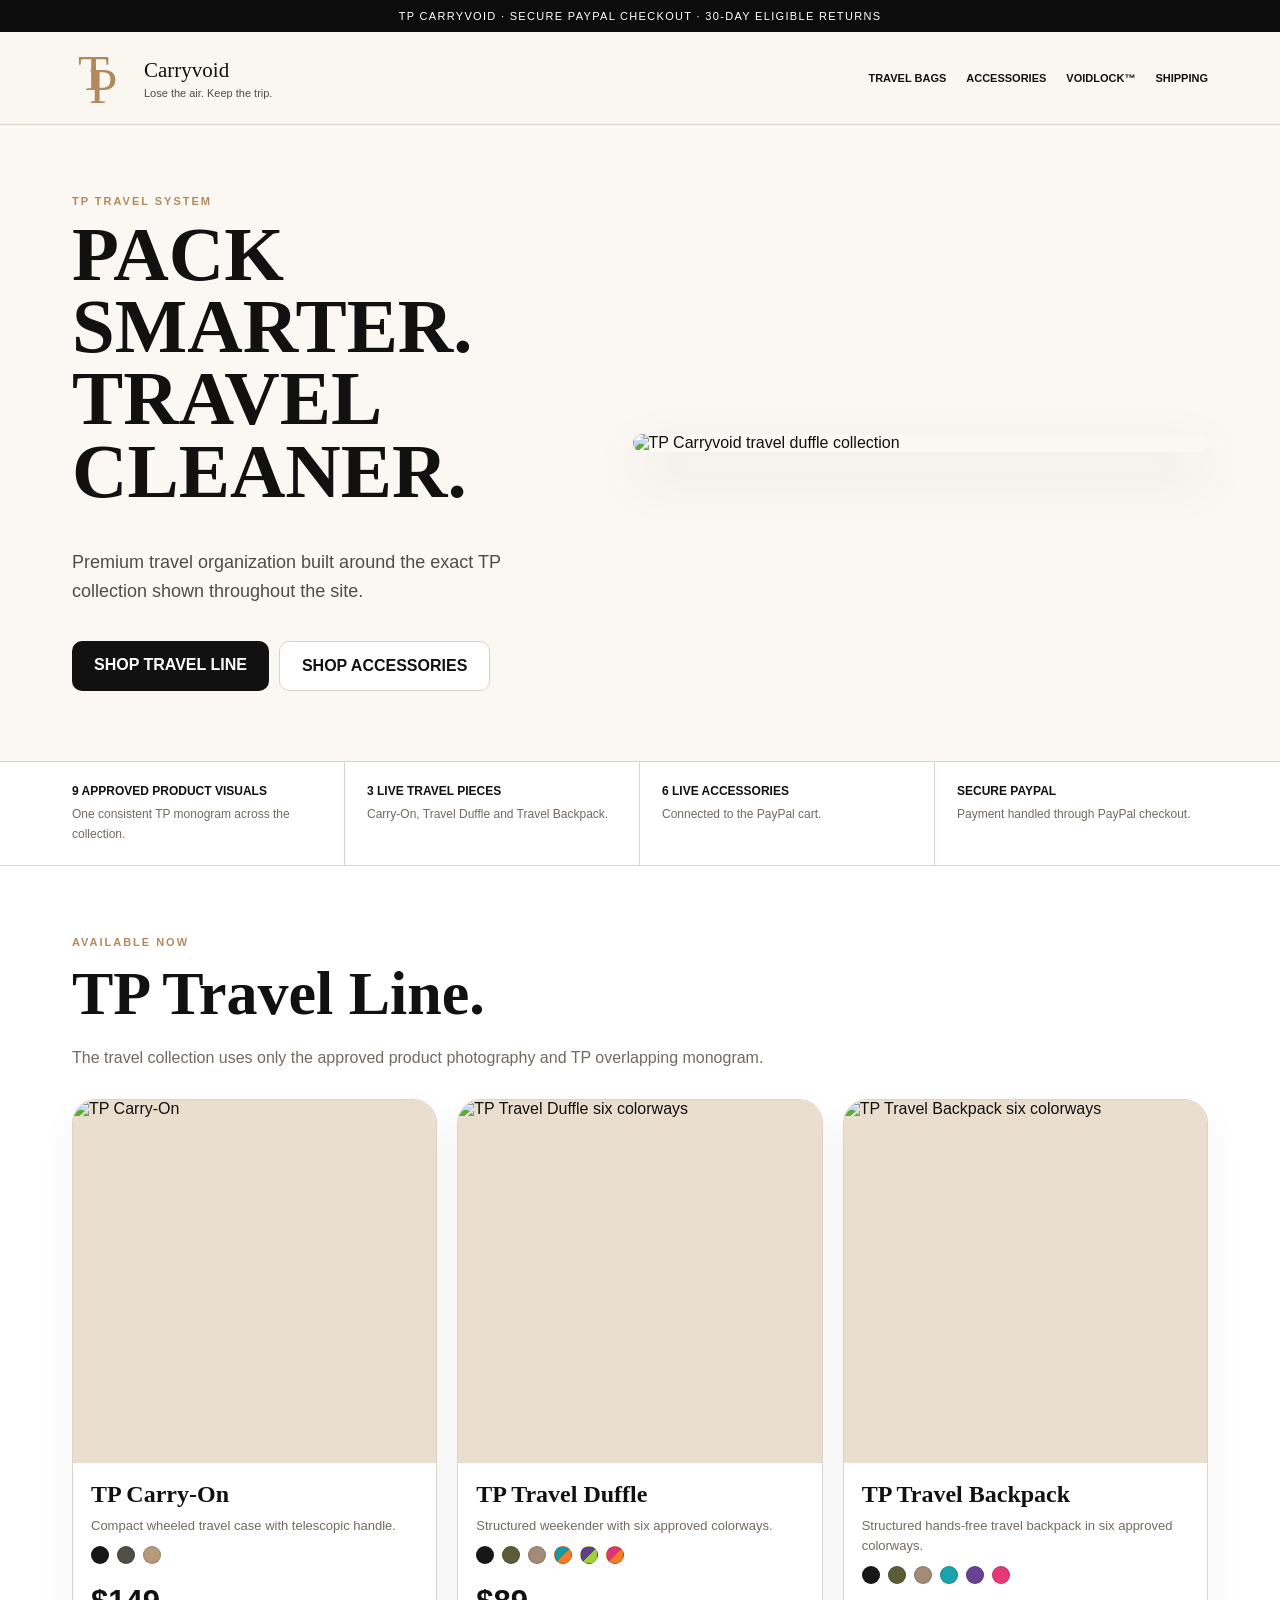
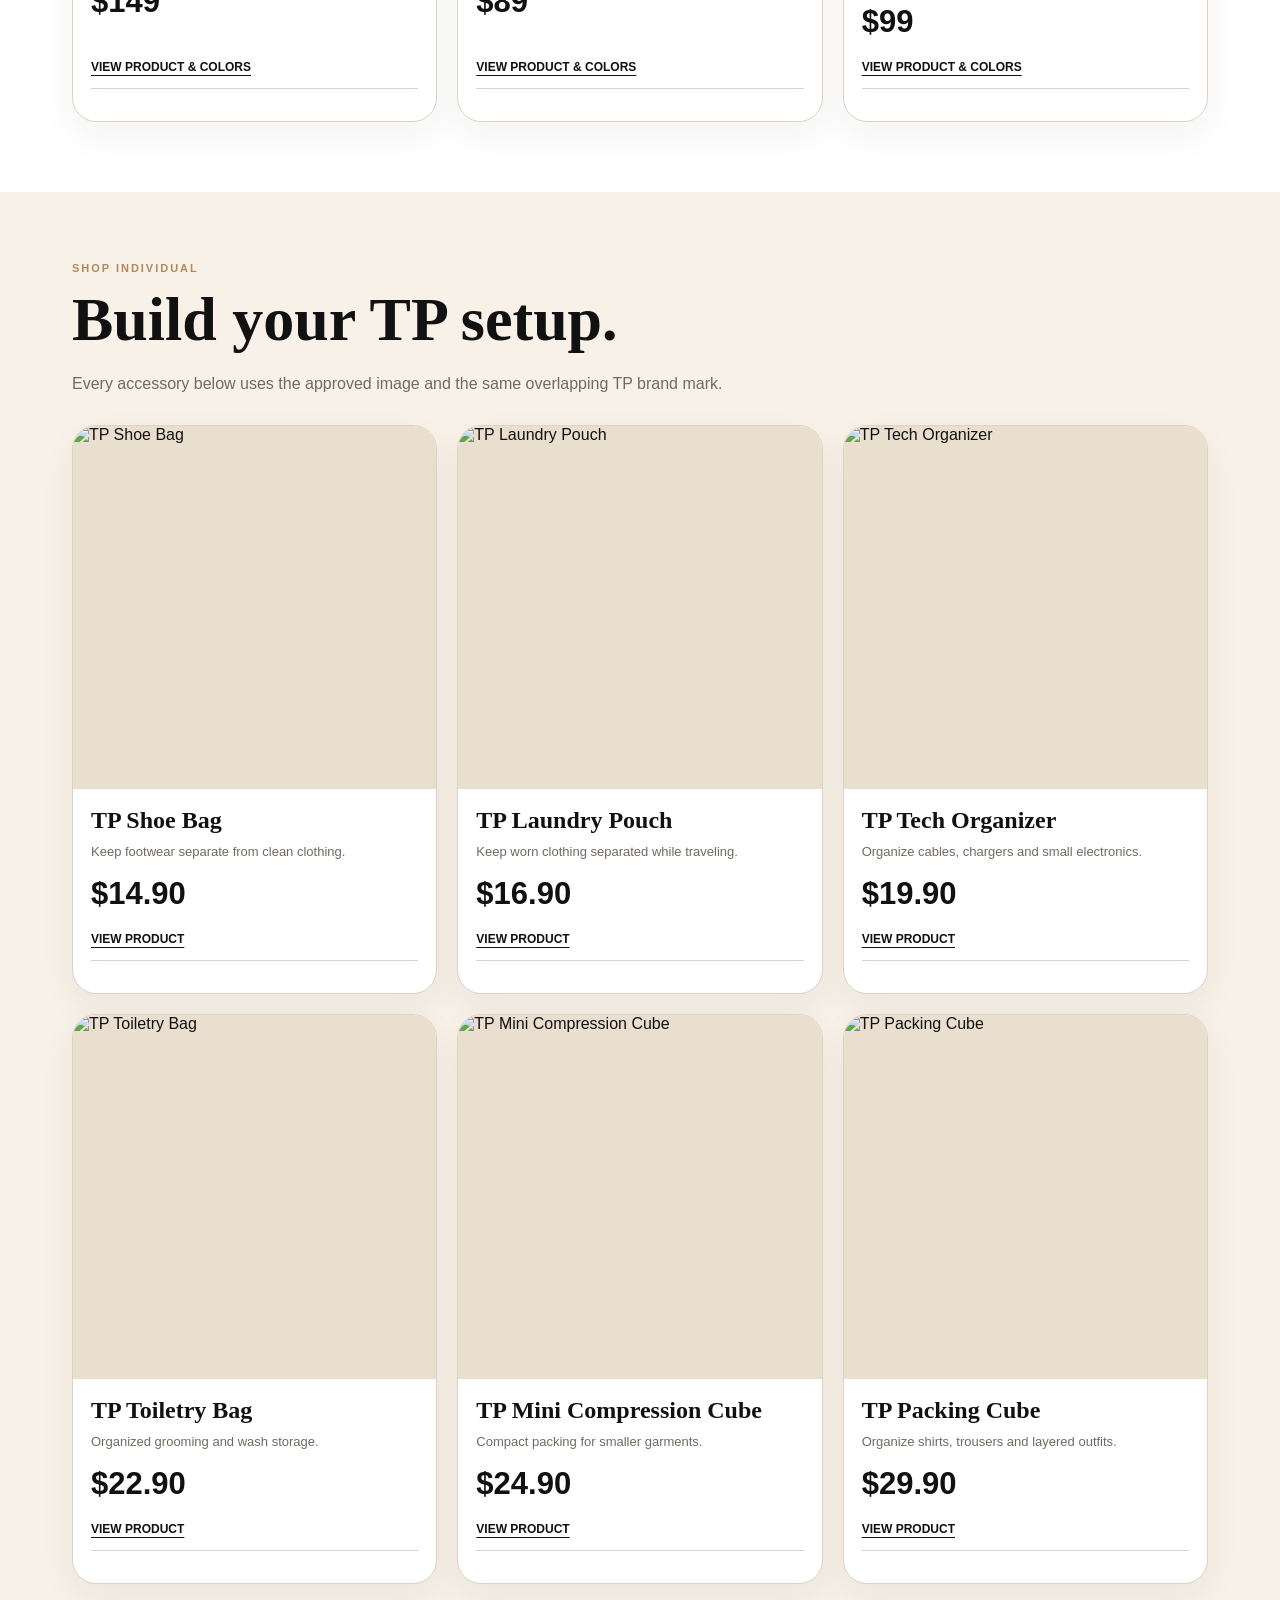
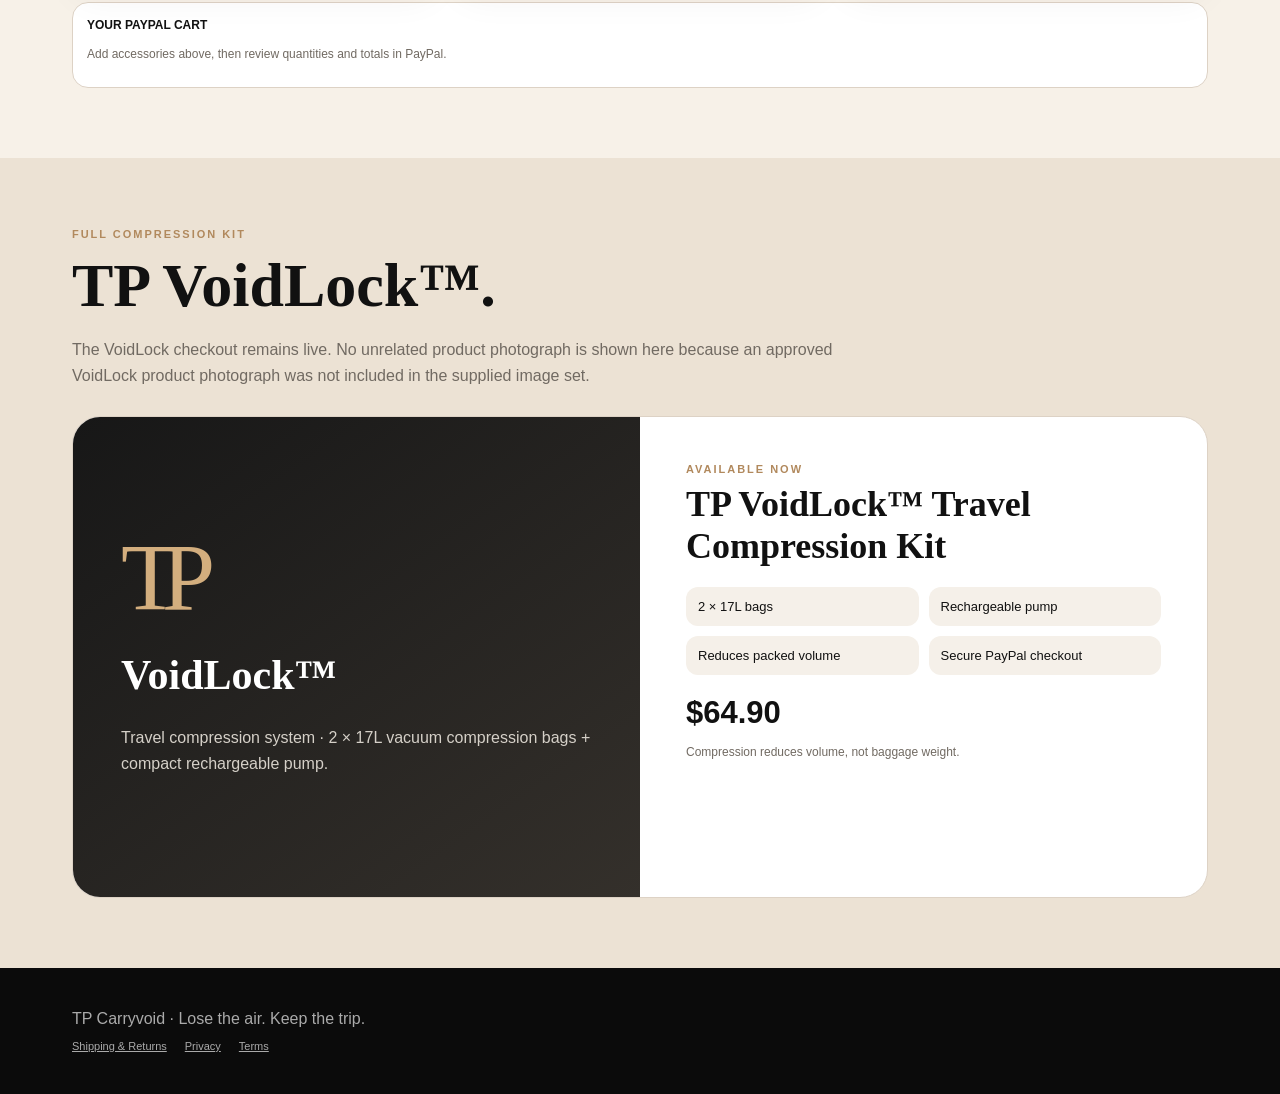
==== commit a1ee6bac: "Add files via upload" ====
--- a/index.html
+++ b/index.html
@@ -1 +1,44 @@
-<!doctype html><html lang="en"><head><meta charset="utf-8"><meta name="viewport" content="width=device-width,initial-scale=1"><title>TP Carryvoid — Lose the air. Keep the trip.</title><meta name="description" content="TP Carryvoid travel bags, compression and organization essentials. Secure PayPal checkout."><link rel="stylesheet" href="style.css"></head><body><div class="top">TP CARRYVOID · SECURE PAYPAL CHECKOUT · 30-DAY ELIGIBLE RETURNS</div><nav class="nav"><div class="wrap"><a class="brand" href="#top"><div class="mark"><span class="t">T</span><span class="p">P</span></div><div class="carry">Carryvoid</div><div class="tag">Lose the air. Keep the trip.</div></a><div class="links"><a href="#accessories">ACCESSORIES</a><a href="#voidlock">VOIDLOCK™</a><a href="#travel">TRAVEL LINE</a><a href="shipping-returns.html">SHIPPING</a></div></div></nav><div id="top"></div><section class="hero"><div class="heroCopy"><div class="eyebrow">TP TRAVEL SYSTEM</div><h1>PACK SMARTER.<br>TRAVEL CLEANER.</h1><p>Premium travel organization designed to keep every trip cleaner, smarter and easier to pack.</p><a class="cta" href="#accessories">SHOP TP CARRYVOID</a></div><div class="heroVisual"><div class="heroProduct" aria-label="TP Travel Duffle"></div></div></section><div class="proof"><div><b>SECURE PAYPAL</b><span>Checkout handled by PayPal.</span></div><div><b>6 LIVE ACCESSORIES</b><span>Available to add to cart now.</span></div><div><b>3 LIVE TRAVEL PIECES</b><span>Carry-On, Backpack and Duffle.</span></div><div><b>TP CARRYVOID</b><span>Overlapping TP monogram.</span></div></div><section class="section" id="accessories"><div class="wrap"><div class="eyebrow">SHOP INDIVIDUAL</div><h2>Build your TP setup.</h2><p class="sub">Choose the pieces that fit your trip and add them directly to your PayPal cart.</p><div class="grid"><article class="card"><span class="flag">UNDER $20</span><div class="pic r1 p1"></div><div class="body"><h3>TP Shoe Bag</h3><p>Separate footwear from clean clothing.</p><div class="price">$14.90</div><div class="status">Available now</div><div class="buybox"><paypal-add-to-cart-button data-id="6VHJM2XZ7BEGA"></paypal-add-to-cart-button></div></div></article><article class="card"><span class="flag">UNDER $20</span><div class="pic r1 p2"></div><div class="body"><h3>TP Laundry Pouch</h3><p>Keep worn clothing separate while you travel.</p><div class="price">$16.90</div><div class="status">Available now</div><div class="buybox"><paypal-add-to-cart-button data-id="JRQQHB7VN42HN"></paypal-add-to-cart-button></div></div></article><article class="card"><span class="flag">POPULAR</span><div class="pic r1 p3"></div><div class="body"><h3>TP Tech Organizer</h3><p>Organize cables, chargers and adapters.</p><div class="price">$19.90</div><div class="status">Available now</div><div class="buybox"><paypal-add-to-cart-button data-id="Z8CD6AUWHWFLE"></paypal-add-to-cart-button></div></div></article><article class="card"><span class="flag">TRAVEL ESSENTIAL</span><div class="pic r2 p1"></div><div class="body"><h3>TP Toiletry Bag</h3><p>Organized storage for wash and grooming essentials.</p><div class="price">$22.90</div><div class="status">Available now</div><div class="buybox"><paypal-add-to-cart-button data-id="F2WEF8DQ2KE7U"></paypal-add-to-cart-button></div></div></article><article class="card"><span class="flag">COMPRESSION</span><div class="pic r2 p2"></div><div class="body"><h3>TP Mini Compression Cube</h3><p>Compact compression for smaller garments.</p><div class="price">$24.90</div><div class="status">Available now</div><div class="buybox"><paypal-add-to-cart-button data-id="QE5F2DAZ2NYBY"></paypal-add-to-cart-button></div></div></article><article class="card"><span class="flag">BEST VALUE</span><div class="pic r2 p3"></div><div class="body"><h3>TP Packing Cube</h3><p>Organizer for shirts, trousers and layered packing.</p><div class="price">$29.90</div><div class="status">Available now</div><div class="buybox"><paypal-add-to-cart-button data-id="KQ9TN2FRN2A62"></paypal-add-to-cart-button></div></div></article></div></div></section><section class="section" id="voidlock" style="background:var(--soft)"><div class="wrap"><div class="eyebrow">FULL KIT</div><h2>TP VoidLock™</h2><div class="voidbox"><div class="voidbrand"><div><div class="big">TP</div><h3>VoidLock™</h3><div>Lose the air. Keep the trip.</div></div></div><div class="voidinfo"><div class="eyebrow">AVAILABLE NOW</div><h3>TP VoidLock™ Travel Compression Kit</h3><p class="sub">2 × 17L vacuum compression bags + compact rechargeable pump.</p><div><span class="feature">2 × 17L bags</span><span class="feature">Compact pump</span><span class="feature">Reusable</span></div><div class="price">$64.90</div><div id="paypal-container-88NRK9Q5DYM38"></div></div></div></div></section><section class="section travel" id="travel"><div class="wrap"><div class="eyebrow">AVAILABLE NOW</div><h2>TP Travel Line.</h2><p class="sub">Complete the trip with the TP Carry-On, Travel Backpack and Travel Duffle.</p><div class="grid"><article class="card"><div class="pic r3 p1"></div><div class="body"><h3>TP Carry-On</h3><p>Compact wheeled travel case with telescopic handle.</p><div class="colors"><span class="sw" style="background:#171717"></span><span class="sw" style="background:#3d3a36"></span><span class="sw" style="background:#b89b74"></span></div><div class="price">$149</div><div id="paypal-container-BBGBQ25JD63UE"></div></div></article><article class="card"><div class="pic r3 p2"></div><div class="body"><h3>TP Travel Backpack</h3><p>Structured hands-free travel backpack in six approved colorways.</p><div class="colors"><span class="sw" style="background:#171717"></span><span class="sw" style="background:#5b5a32"></span><span class="sw" style="background:#9a806c"></span><span class="sw" style="background:linear-gradient(135deg,#1293a0 50%,#f27822 50%)"></span><span class="sw" style="background:linear-gradient(135deg,#6a3a97 50%,#9dc83d 50%)"></span><span class="sw" style="background:linear-gradient(135deg,#e62f78 50%,#f27822 50%)"></span></div><div class="price">$99</div><div id="paypal-container-YWNQJLGCTMH56"></div></div></article><article class="card"><div class="pic r3 p3"></div><div class="body"><h3>TP Travel Duffle</h3><p>Structured weekender with six approved colorways.</p><div class="colors"><span class="sw" style="background:#171717"></span><span class="sw" style="background:#5b5a32"></span><span class="sw" style="background:#9a806c"></span><span class="sw" style="background:linear-gradient(135deg,#1293a0 50%,#f27822 50%)"></span><span class="sw" style="background:linear-gradient(135deg,#6a3a97 50%,#9dc83d 50%)"></span><span class="sw" style="background:linear-gradient(135deg,#e62f78 50%,#f27822 50%)"></span></div><div class="price">$89</div><div id="paypal-container-WWUVVKDLMDEKS"></div></div></article></div></div></section><section class="section"><div class="wrap policy"><div><b>SHIPPING</b><p class="sub">Target processing: 2–3 business days. Delivery varies by destination.</p></div><div><b>RETURNS</b><p class="sub">Eligible unused items may be requested for return within 30 days of delivery.</p></div><div><b>PAYMENTS</b><p class="sub">Payments are processed securely through PayPal.</p></div></div></section><div class="cartdock"><div class="cartlabel">YOUR CART</div><paypal-cart-button data-id="pp-view-cart"></paypal-cart-button></div><footer>TP Carryvoid · Lose the air. Keep the trip.<br><a href="shipping-returns.html">Shipping & Returns</a> · <a href="privacy.html">Privacy</a> · <a href="terms.html">Terms</a></footer><script src="https://www.paypal.com/sdk/js?client-id=BAAOF0-Rfu4jy1mV_SC4OmlEcGXnbQcrghnd31rnHS4v2EIThZcxiYKy2tpPPffmyylNCbrpviNhWNqBqk&components=hosted-buttons&disable-funding=venmo&currency=USD"></script><script src="https://www.paypalobjects.com/ncp/cart/cart.js" data-merchant-id="MJFCWXXNBUVQ8"></script><script src="app.js"></script></body></html>+<!doctype html>
+<html lang="en">
+<head>
+<meta charset="utf-8">
+<meta name="viewport" content="width=device-width,initial-scale=1,viewport-fit=cover">
+<title>TP Carryvoid — Lose the air. Keep the trip.</title>
+<meta name="description" content="TP Carryvoid travel bags, packing and organization essentials. Secure PayPal checkout.">
+<meta name="theme-color" content="#f7f1e8">
+<style>
+:root{--ink:#111;--cream:#f7f1e8;--paper:#fff;--muted:#716a62;--line:#ddd2c5;--gold:#b1895d;--soft:#eee4d6;--dark:#111}
+*{box-sizing:border-box}html{scroll-behavior:smooth}body{margin:0;background:var(--cream);color:var(--ink);font-family:Arial,Helvetica,sans-serif}a{color:inherit;text-decoration:none}img{display:block;max-width:100%}.wrap{max-width:1180px;margin:auto;padding:0 22px}.top{background:#0c0c0c;color:#fff;text-align:center;padding:10px 15px;font-size:11px;letter-spacing:.12em}.nav{position:sticky;top:0;z-index:20;background:rgba(250,247,242,.96);backdrop-filter:blur(12px);border-bottom:1px solid var(--line)}.navin{max-width:1180px;margin:auto;min-height:92px;padding:8px 22px;display:flex;align-items:center;justify-content:space-between;gap:20px}.brand{display:flex;align-items:center;gap:14px}.mark{width:58px;height:60px;position:relative;color:var(--gold);font-family:Georgia,serif;flex:0 0 58px}.mark .t,.mark .p{position:absolute;font-size:51px;line-height:1}.mark .t{left:6px;top:0}.mark .p{left:17px;top:13px}.brandName{font:21px Georgia,serif}.tag{font-size:11px;margin-top:4px;color:#514b45}.links{display:flex;gap:20px;font-size:11px;font-weight:900}.hero{background:#fbf8f3}.heroIn{max-width:1180px;margin:auto;display:grid;grid-template-columns:.95fr 1.05fr;min-height:610px}.heroCopy{padding:70px 48px 70px 22px;display:flex;flex-direction:column;justify-content:center}.eyebrow{font-size:11px;font-weight:900;letter-spacing:.18em;color:var(--gold)}h1,h2,h3{font-family:Georgia,serif}.hero h1{font-size:clamp(52px,6vw,82px);line-height:.94;margin:12px 0 22px}.hero p{font-size:18px;line-height:1.6;color:#514b45;max-width:550px}.actions{display:flex;gap:10px;flex-wrap:wrap}.cta{display:inline-block;margin-top:18px;background:#111;color:#fff;padding:15px 22px;border-radius:10px;font-weight:900}.cta.alt{background:#fff;color:#111;border:1px solid var(--line)}.heroMedia{padding:34px 22px;display:flex;align-items:center}.heroMedia img{width:100%;border-radius:28px;box-shadow:0 22px 55px rgba(64,47,28,.12)}.proof{background:#fff;border-block:1px solid var(--line)}.proofIn{max-width:1180px;margin:auto;display:grid;grid-template-columns:repeat(4,1fr)}.proofItem{padding:22px;border-right:1px solid var(--line)}.proofItem:last-child{border-right:0}.proofItem b{display:block;font-size:12px;margin-bottom:6px}.proofItem span{font-size:12px;color:var(--muted);line-height:1.45}.section{padding:70px 0}.section h2{font-size:clamp(40px,5vw,62px);margin:10px 0 14px}.sub{color:var(--muted);line-height:1.6;max-width:780px}.grid{display:grid;grid-template-columns:repeat(3,1fr);gap:20px;margin-top:28px}.card{background:#fff;border:1px solid var(--line);border-radius:24px;overflow:hidden;box-shadow:0 14px 36px rgba(51,38,24,.055);display:flex;flex-direction:column}.photo{aspect-ratio:1/1;background:#eadfce;overflow:hidden}.photo img{width:100%;height:100%;object-fit:cover}.body{padding:18px;display:flex;flex-direction:column;flex:1}.body h3{font-size:24px;margin:0 0 8px}.body p{font-size:13px;color:var(--muted);line-height:1.55;margin:0}.price{font-size:31px;font-weight:900;margin:14px 0 10px}.productLink{display:inline-block;margin-top:auto;padding-top:10px;font-size:12px;font-weight:900;text-decoration:underline;text-underline-offset:4px}.paypalSlot{margin-top:14px;padding-top:14px;border-top:1px solid var(--line)}.travel{background:#fff}.palette{display:flex;gap:8px;margin:10px 0 6px;flex-wrap:wrap}.sw{width:18px;height:18px;border-radius:50%;border:1px solid rgba(0,0,0,.18)}.void{background:#ece2d4}.voidBox{display:grid;grid-template-columns:1fr 1fr;gap:0;background:#fff;border:1px solid var(--line);border-radius:28px;overflow:hidden;margin-top:28px}.voidArt{min-height:480px;background:linear-gradient(145deg,#171717,#34302b);color:#fff;padding:48px;display:flex;flex-direction:column;justify-content:center}.voidMonogram{font:96px Georgia,serif;color:#d3ae7e;letter-spacing:-18px}.voidArt h3{font-size:42px;margin:18px 0 10px}.voidArt p{color:#d5d0c8;line-height:1.6}.voidInfo{padding:46px}.voidInfo h3{font-size:36px;margin:8px 0}.features{display:grid;grid-template-columns:1fr 1fr;gap:10px;margin:20px 0}.feature{background:#f5f0e9;border-radius:12px;padding:12px;font-size:13px}.note{font-size:12px;color:var(--muted);line-height:1.5;margin:12px 0}.footer{background:#0b0b0b;color:#aaa;padding:42px 0}.footer a{text-decoration:underline}.cartline{padding:14px 0 0}.cartbar{background:#fff;border:1px solid var(--line);border-radius:16px;padding:12px 14px;display:flex;align-items:center;justify-content:space-between;gap:15px;margin-top:18px}.cartbar b{font-size:12px}.legal{display:flex;gap:18px;flex-wrap:wrap;margin-top:12px;font-size:11px}
+@media(max-width:960px){.links{display:none}.heroIn{grid-template-columns:1fr}.heroCopy{padding:48px 22px 20px}.heroMedia{padding:20px 22px 42px}.proofIn{grid-template-columns:1fr 1fr}.grid{grid-template-columns:1fr 1fr}.voidBox{grid-template-columns:1fr}.voidArt{min-height:340px}}
+@media(max-width:620px){.navin{min-height:82px;padding:8px 14px}.mark{transform:scale(.88);transform-origin:left center}.brandName{font-size:19px}.tag{font-size:10px}.hero h1{font-size:49px}.hero p{font-size:16px}.grid,.proofIn{grid-template-columns:1fr}.proofItem{border-right:0;border-bottom:1px solid var(--line)}.proofItem:last-child{border-bottom:0}.section{padding:52px 0}.wrap{padding:0 14px}.heroCopy,.heroMedia{padding-left:14px;padding-right:14px}.photo{aspect-ratio:1/1}.body h3{font-size:25px}.voidInfo{padding:28px 20px}.voidArt{padding:32px 22px}.voidArt h3{font-size:34px}.features{grid-template-columns:1fr}.cartbar{align-items:flex-start;flex-direction:column}}
+</style>
+</head>
+<body>
+<div class="top">TP CARRYVOID · SECURE PAYPAL CHECKOUT · 30-DAY ELIGIBLE RETURNS</div>
+<nav class="nav"><div class="navin"><a class="brand" href="./"><div class="mark" aria-label="TP"><span class="t">T</span><span class="p">P</span></div><div><div class="brandName">Carryvoid</div><div class="tag">Lose the air. Keep the trip.</div></div></a><div class="links"><a href="#travel">TRAVEL BAGS</a><a href="#accessories">ACCESSORIES</a><a href="#voidlock">VOIDLOCK™</a><a href="shipping-returns.html">SHIPPING</a></div></div></nav>
+<section class="hero"><div class="heroIn"><div class="heroCopy"><div class="eyebrow">TP TRAVEL SYSTEM</div><h1>PACK SMARTER.<br>TRAVEL CLEANER.</h1><p>Premium travel organization built around the exact TP collection shown throughout the site.</p><div class="actions"><a class="cta" href="#travel">SHOP TRAVEL LINE</a><a class="cta alt" href="#accessories">SHOP ACCESSORIES</a></div></div><div class="heroMedia"><img src="assets/duffle.jpg" alt="TP Carryvoid travel duffle collection"></div></div></section>
+<div class="proof"><div class="proofIn"><div class="proofItem"><b>9 APPROVED PRODUCT VISUALS</b><span>One consistent TP monogram across the collection.</span></div><div class="proofItem"><b>3 LIVE TRAVEL PIECES</b><span>Carry-On, Travel Duffle and Travel Backpack.</span></div><div class="proofItem"><b>6 LIVE ACCESSORIES</b><span>Connected to the PayPal cart.</span></div><div class="proofItem"><b>SECURE PAYPAL</b><span>Payment handled through PayPal checkout.</span></div></div></div>
+<section class="section travel" id="travel"><div class="wrap"><div class="eyebrow">AVAILABLE NOW</div><h2>TP Travel Line.</h2><p class="sub">The travel collection uses only the approved product photography and TP overlapping monogram.</p><div class="grid">
+<article class="card"><div class="photo"><img src="assets/carry.jpg" alt="TP Carry-On"></div><div class="body"><h3>TP Carry-On</h3><p>Compact wheeled travel case with telescopic handle.</p><div class="palette"><span class="sw" style="background:#171717"></span><span class="sw" style="background:#514d47"></span><span class="sw" style="background:#b59a79"></span></div><div class="price">$149</div><a class="productLink" href="product.html?p=carry-on">VIEW PRODUCT &amp; COLORS</a><div class="paypalSlot"><div id="paypal-container-BBGBQ25JD63UE"></div></div></div></article>
+<article class="card"><div class="photo"><img src="assets/duffle.jpg" alt="TP Travel Duffle six colorways"></div><div class="body"><h3>TP Travel Duffle</h3><p>Structured weekender with six approved colorways.</p><div class="palette"><span class="sw" style="background:#171717"></span><span class="sw" style="background:#5d5c36"></span><span class="sw" style="background:#a48b77"></span><span class="sw" style="background:linear-gradient(135deg,#169aa5 50%,#f47c27 50%)"></span><span class="sw" style="background:linear-gradient(135deg,#5f3c8d 50%,#9fd23a 50%)"></span><span class="sw" style="background:linear-gradient(135deg,#df3475 50%,#f47c27 50%)"></span></div><div class="price">$89</div><a class="productLink" href="product.html?p=duffle">VIEW PRODUCT &amp; COLORS</a><div class="paypalSlot"><div id="paypal-container-WWUVVKDLMDEKS"></div></div></div></article>
+<article class="card"><div class="photo"><img src="assets/backpack.jpg" alt="TP Travel Backpack six colorways"></div><div class="body"><h3>TP Travel Backpack</h3><p>Structured hands-free travel backpack in six approved colorways.</p><div class="palette"><span class="sw" style="background:#171717"></span><span class="sw" style="background:#5d5c36"></span><span class="sw" style="background:#a48b77"></span><span class="sw" style="background:#18a3ad"></span><span class="sw" style="background:#694294"></span><span class="sw" style="background:#e63a78"></span></div><div class="price">$99</div><a class="productLink" href="product.html?p=backpack">VIEW PRODUCT &amp; COLORS</a><div class="paypalSlot"><div id="paypal-container-YWNQJLGCTMH56"></div></div></div></article>
+</div></div></section>
+<section class="section" id="accessories"><div class="wrap"><div class="eyebrow">SHOP INDIVIDUAL</div><h2>Build your TP setup.</h2><p class="sub">Every accessory below uses the approved image and the same overlapping TP brand mark.</p><div class="grid">
+<article class="card"><div class="photo"><img src="assets/shoe.jpg" alt="TP Shoe Bag"></div><div class="body"><h3>TP Shoe Bag</h3><p>Keep footwear separate from clean clothing.</p><div class="price">$14.90</div><a class="productLink" href="product.html?p=shoe">VIEW PRODUCT</a><div class="paypalSlot"><paypal-add-to-cart-button data-id="6VHJM2XZ7BEGA"></paypal-add-to-cart-button></div></div></article>
+<article class="card"><div class="photo"><img src="assets/laundry.jpg" alt="TP Laundry Pouch"></div><div class="body"><h3>TP Laundry Pouch</h3><p>Keep worn clothing separated while traveling.</p><div class="price">$16.90</div><a class="productLink" href="product.html?p=laundry">VIEW PRODUCT</a><div class="paypalSlot"><paypal-add-to-cart-button data-id="JRQQHB7VN42HN"></paypal-add-to-cart-button></div></div></article>
+<article class="card"><div class="photo"><img src="assets/tech.jpg" alt="TP Tech Organizer"></div><div class="body"><h3>TP Tech Organizer</h3><p>Organize cables, chargers and small electronics.</p><div class="price">$19.90</div><a class="productLink" href="product.html?p=tech">VIEW PRODUCT</a><div class="paypalSlot"><paypal-add-to-cart-button data-id="Z8CD6AUWHWFLE"></paypal-add-to-cart-button></div></div></article>
+<article class="card"><div class="photo"><img src="assets/toiletry.jpg" alt="TP Toiletry Bag"></div><div class="body"><h3>TP Toiletry Bag</h3><p>Organized grooming and wash storage.</p><div class="price">$22.90</div><a class="productLink" href="product.html?p=toiletry">VIEW PRODUCT</a><div class="paypalSlot"><paypal-add-to-cart-button data-id="F2WEF8DQ2KE7U"></paypal-add-to-cart-button></div></div></article>
+<article class="card"><div class="photo"><img src="assets/mini.jpg" alt="TP Mini Compression Cube"></div><div class="body"><h3>TP Mini Compression Cube</h3><p>Compact packing for smaller garments.</p><div class="price">$24.90</div><a class="productLink" href="product.html?p=mini">VIEW PRODUCT</a><div class="paypalSlot"><paypal-add-to-cart-button data-id="QE5F2DAZ2NYBY"></paypal-add-to-cart-button></div></div></article>
+<article class="card"><div class="photo"><img src="assets/packing.jpg" alt="TP Packing Cube"></div><div class="body"><h3>TP Packing Cube</h3><p>Organize shirts, trousers and layered outfits.</p><div class="price">$29.90</div><a class="productLink" href="product.html?p=packing">VIEW PRODUCT</a><div class="paypalSlot"><paypal-add-to-cart-button data-id="KQ9TN2FRN2A62"></paypal-add-to-cart-button></div></div></article>
+</div><div class="cartbar"><div><b>YOUR PAYPAL CART</b><div class="note">Add accessories above, then review quantities and totals in PayPal.</div></div><paypal-cart-button data-id="pp-view-cart"></paypal-cart-button></div></div></section>
+<section class="section void" id="voidlock"><div class="wrap"><div class="eyebrow">FULL COMPRESSION KIT</div><h2>TP VoidLock™.</h2><p class="sub">The VoidLock checkout remains live. No unrelated product photograph is shown here because an approved VoidLock product photograph was not included in the supplied image set.</p><div class="voidBox"><div class="voidArt"><div class="voidMonogram">TP</div><h3>VoidLock™</h3><p>Travel compression system · 2 × 17L vacuum compression bags + compact rechargeable pump.</p></div><div class="voidInfo"><div class="eyebrow">AVAILABLE NOW</div><h3>TP VoidLock™ Travel Compression Kit</h3><div class="features"><div class="feature">2 × 17L bags</div><div class="feature">Rechargeable pump</div><div class="feature">Reduces packed volume</div><div class="feature">Secure PayPal checkout</div></div><div class="price">$64.90</div><div class="note">Compression reduces volume, not baggage weight.</div><div id="paypal-container-88NRK9Q5DYM38"></div></div></div></div></section>
+<footer class="footer"><div class="wrap">TP Carryvoid · Lose the air. Keep the trip.<div class="legal"><a href="shipping-returns.html">Shipping &amp; Returns</a><a href="privacy.html">Privacy</a><a href="terms.html">Terms</a></div></div></footer>
+<script src="https://www.paypal.com/sdk/js?client-id=BAAOF0-Rfu4jy1mV_SC4OmlEcGXnbQcrghnd31rnHS4v2EIThZcxiYKy2tpPPffmyylNCbrpviNhWNqBqk&components=hosted-buttons&disable-funding=venmo&currency=USD"></script>
+<script src="https://www.paypalobjects.com/ncp/cart/cart.js" data-merchant-id="MJFCWXXNBUVQ8"></script>
+<script>
+window.addEventListener('load',()=>{
+ try{cartPaypal.AddToCart({id:'6VHJM2XZ7BEGA'});cartPaypal.AddToCart({id:'JRQQHB7VN42HN'});cartPaypal.AddToCart({id:'Z8CD6AUWHWFLE'});cartPaypal.AddToCart({id:'F2WEF8DQ2KE7U'});cartPaypal.AddToCart({id:'QE5F2DAZ2NYBY'});cartPaypal.AddToCart({id:'KQ9TN2FRN2A62'});cartPaypal.Cart({id:'pp-view-cart'});}catch(e){console.error(e)}
+ const hosted=['88NRK9Q5DYM38','BBGBQ25JD63UE','WWUVVKDLMDEKS','YWNQJLGCTMH56'];hosted.forEach(id=>{try{paypal.HostedButtons({hostedButtonId:id}).render('#paypal-container-'+id)}catch(e){console.error(e)}});
+});
+</script>
+</body></html>
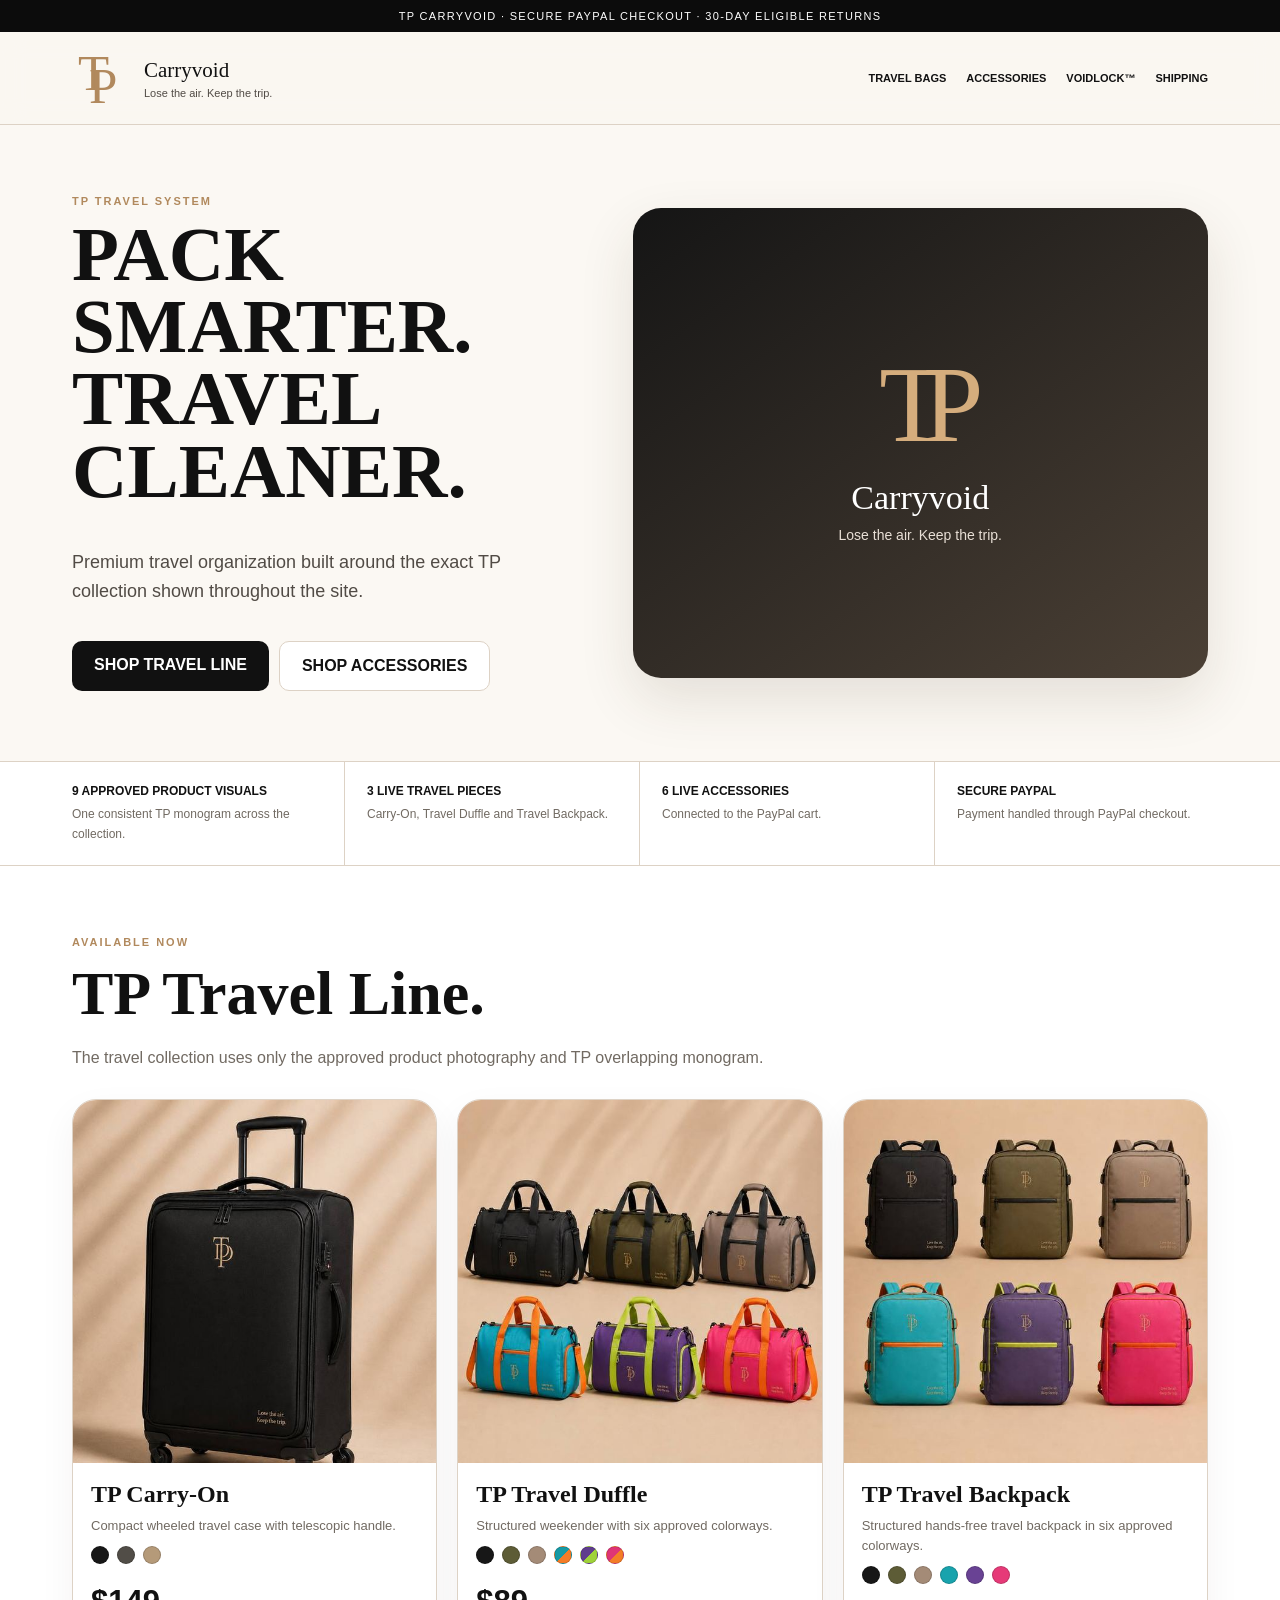
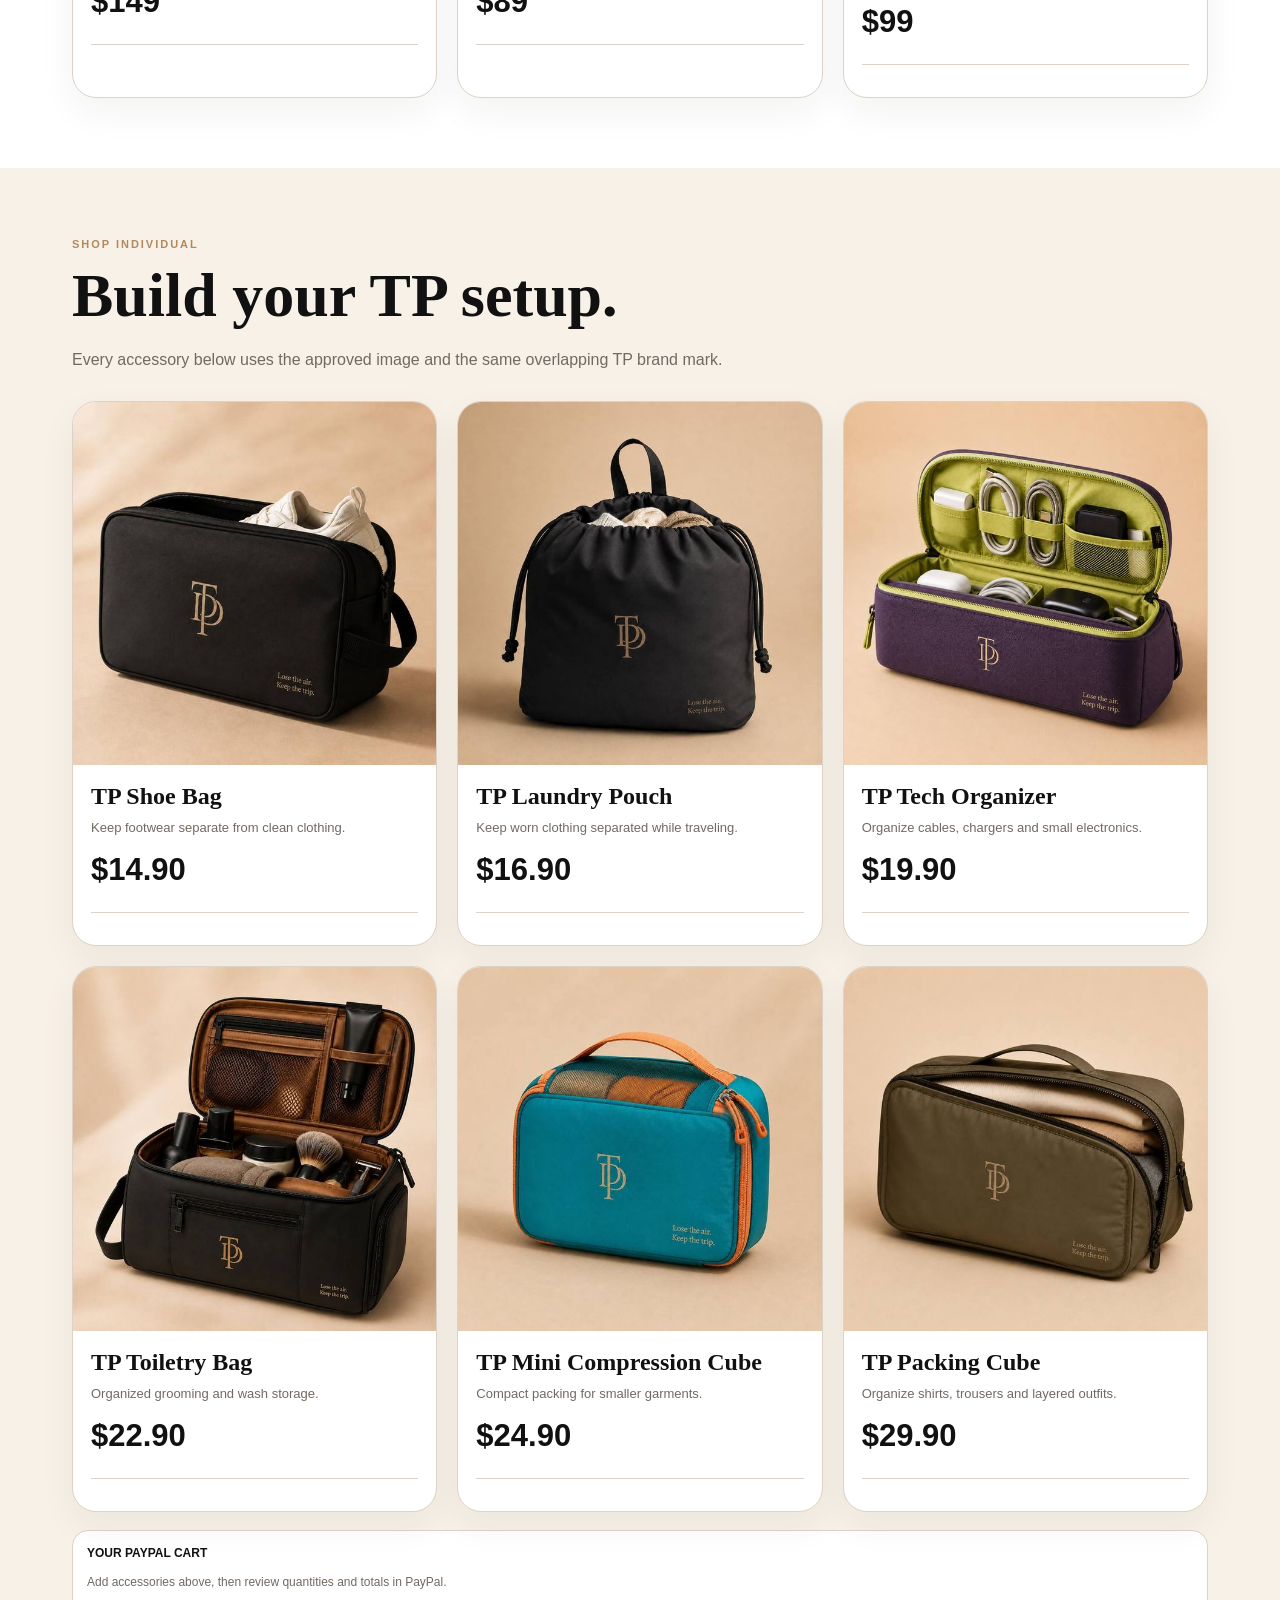
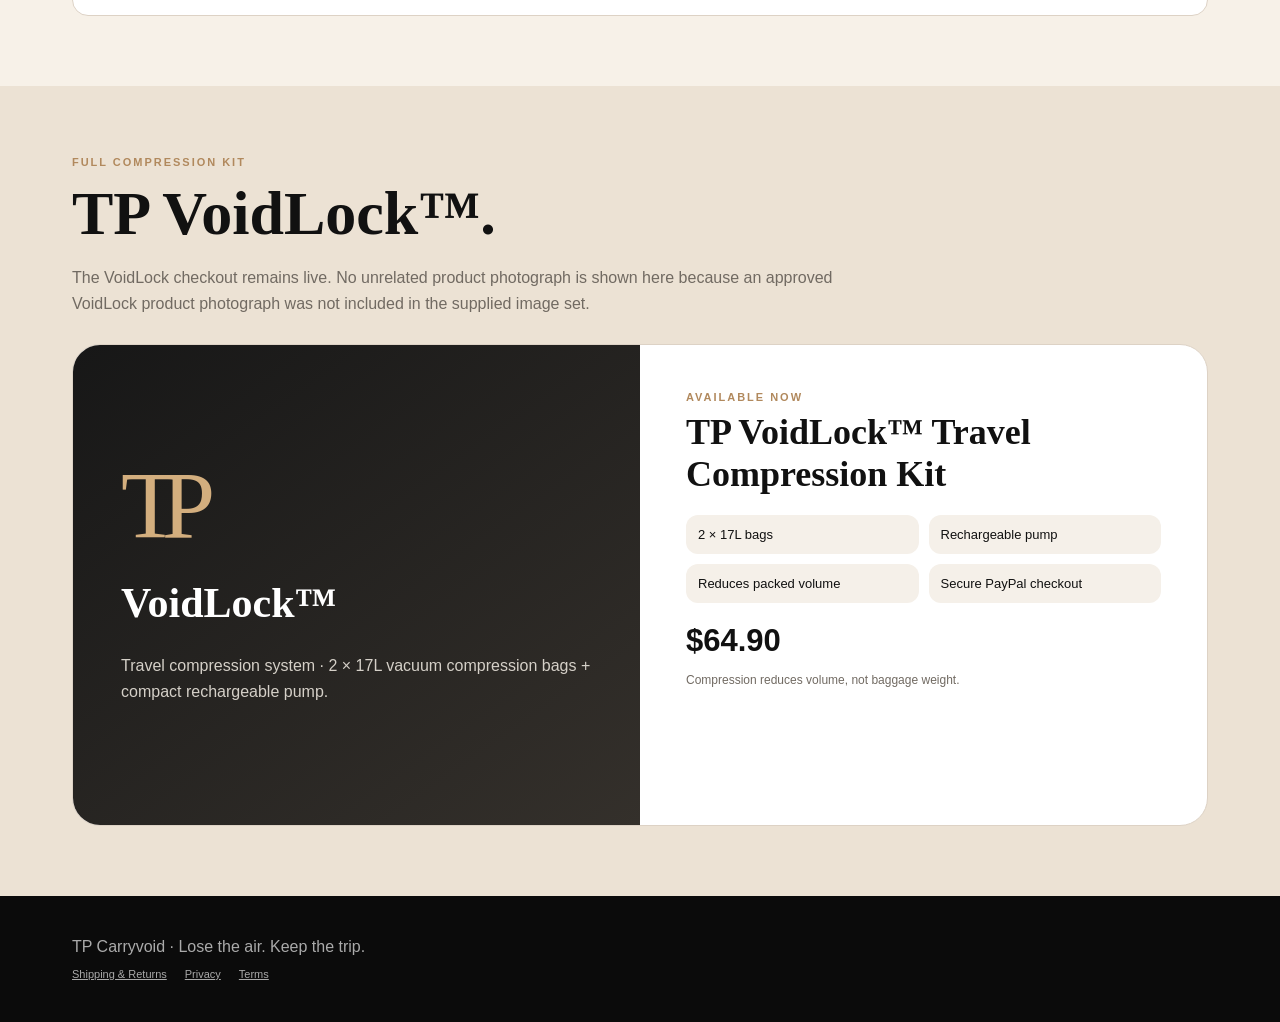
==== commit 098662cf: "Show each approved product image once with matching PayPal checkout" ====
--- a/index.html
+++ b/index.html
@@ -8,7 +8,7 @@
 <meta name="theme-color" content="#f7f1e8">
 <style>
 :root{--ink:#111;--cream:#f7f1e8;--paper:#fff;--muted:#716a62;--line:#ddd2c5;--gold:#b1895d;--soft:#eee4d6;--dark:#111}
-*{box-sizing:border-box}html{scroll-behavior:smooth}body{margin:0;background:var(--cream);color:var(--ink);font-family:Arial,Helvetica,sans-serif}a{color:inherit;text-decoration:none}img{display:block;max-width:100%}.wrap{max-width:1180px;margin:auto;padding:0 22px}.top{background:#0c0c0c;color:#fff;text-align:center;padding:10px 15px;font-size:11px;letter-spacing:.12em}.nav{position:sticky;top:0;z-index:20;background:rgba(250,247,242,.96);backdrop-filter:blur(12px);border-bottom:1px solid var(--line)}.navin{max-width:1180px;margin:auto;min-height:92px;padding:8px 22px;display:flex;align-items:center;justify-content:space-between;gap:20px}.brand{display:flex;align-items:center;gap:14px}.mark{width:58px;height:60px;position:relative;color:var(--gold);font-family:Georgia,serif;flex:0 0 58px}.mark .t,.mark .p{position:absolute;font-size:51px;line-height:1}.mark .t{left:6px;top:0}.mark .p{left:17px;top:13px}.brandName{font:21px Georgia,serif}.tag{font-size:11px;margin-top:4px;color:#514b45}.links{display:flex;gap:20px;font-size:11px;font-weight:900}.hero{background:#fbf8f3}.heroIn{max-width:1180px;margin:auto;display:grid;grid-template-columns:.95fr 1.05fr;min-height:610px}.heroCopy{padding:70px 48px 70px 22px;display:flex;flex-direction:column;justify-content:center}.eyebrow{font-size:11px;font-weight:900;letter-spacing:.18em;color:var(--gold)}h1,h2,h3{font-family:Georgia,serif}.hero h1{font-size:clamp(52px,6vw,82px);line-height:.94;margin:12px 0 22px}.hero p{font-size:18px;line-height:1.6;color:#514b45;max-width:550px}.actions{display:flex;gap:10px;flex-wrap:wrap}.cta{display:inline-block;margin-top:18px;background:#111;color:#fff;padding:15px 22px;border-radius:10px;font-weight:900}.cta.alt{background:#fff;color:#111;border:1px solid var(--line)}.heroMedia{padding:34px 22px;display:flex;align-items:center}.heroMedia img{width:100%;border-radius:28px;box-shadow:0 22px 55px rgba(64,47,28,.12)}.proof{background:#fff;border-block:1px solid var(--line)}.proofIn{max-width:1180px;margin:auto;display:grid;grid-template-columns:repeat(4,1fr)}.proofItem{padding:22px;border-right:1px solid var(--line)}.proofItem:last-child{border-right:0}.proofItem b{display:block;font-size:12px;margin-bottom:6px}.proofItem span{font-size:12px;color:var(--muted);line-height:1.45}.section{padding:70px 0}.section h2{font-size:clamp(40px,5vw,62px);margin:10px 0 14px}.sub{color:var(--muted);line-height:1.6;max-width:780px}.grid{display:grid;grid-template-columns:repeat(3,1fr);gap:20px;margin-top:28px}.card{background:#fff;border:1px solid var(--line);border-radius:24px;overflow:hidden;box-shadow:0 14px 36px rgba(51,38,24,.055);display:flex;flex-direction:column}.photo{aspect-ratio:1/1;background:#eadfce;overflow:hidden}.photo img{width:100%;height:100%;object-fit:cover}.body{padding:18px;display:flex;flex-direction:column;flex:1}.body h3{font-size:24px;margin:0 0 8px}.body p{font-size:13px;color:var(--muted);line-height:1.55;margin:0}.price{font-size:31px;font-weight:900;margin:14px 0 10px}.productLink{display:inline-block;margin-top:auto;padding-top:10px;font-size:12px;font-weight:900;text-decoration:underline;text-underline-offset:4px}.paypalSlot{margin-top:14px;padding-top:14px;border-top:1px solid var(--line)}.travel{background:#fff}.palette{display:flex;gap:8px;margin:10px 0 6px;flex-wrap:wrap}.sw{width:18px;height:18px;border-radius:50%;border:1px solid rgba(0,0,0,.18)}.void{background:#ece2d4}.voidBox{display:grid;grid-template-columns:1fr 1fr;gap:0;background:#fff;border:1px solid var(--line);border-radius:28px;overflow:hidden;margin-top:28px}.voidArt{min-height:480px;background:linear-gradient(145deg,#171717,#34302b);color:#fff;padding:48px;display:flex;flex-direction:column;justify-content:center}.voidMonogram{font:96px Georgia,serif;color:#d3ae7e;letter-spacing:-18px}.voidArt h3{font-size:42px;margin:18px 0 10px}.voidArt p{color:#d5d0c8;line-height:1.6}.voidInfo{padding:46px}.voidInfo h3{font-size:36px;margin:8px 0}.features{display:grid;grid-template-columns:1fr 1fr;gap:10px;margin:20px 0}.feature{background:#f5f0e9;border-radius:12px;padding:12px;font-size:13px}.note{font-size:12px;color:var(--muted);line-height:1.5;margin:12px 0}.footer{background:#0b0b0b;color:#aaa;padding:42px 0}.footer a{text-decoration:underline}.cartline{padding:14px 0 0}.cartbar{background:#fff;border:1px solid var(--line);border-radius:16px;padding:12px 14px;display:flex;align-items:center;justify-content:space-between;gap:15px;margin-top:18px}.cartbar b{font-size:12px}.legal{display:flex;gap:18px;flex-wrap:wrap;margin-top:12px;font-size:11px}
+*{box-sizing:border-box}html{scroll-behavior:smooth}body{margin:0;background:var(--cream);color:var(--ink);font-family:Arial,Helvetica,sans-serif}a{color:inherit;text-decoration:none}img{display:block;max-width:100%}.wrap{max-width:1180px;margin:auto;padding:0 22px}.top{background:#0c0c0c;color:#fff;text-align:center;padding:10px 15px;font-size:11px;letter-spacing:.12em}.nav{position:sticky;top:0;z-index:20;background:rgba(250,247,242,.96);backdrop-filter:blur(12px);border-bottom:1px solid var(--line)}.navin{max-width:1180px;margin:auto;min-height:92px;padding:8px 22px;display:flex;align-items:center;justify-content:space-between;gap:20px}.brand{display:flex;align-items:center;gap:14px}.mark{width:58px;height:60px;position:relative;color:var(--gold);font-family:Georgia,serif;flex:0 0 58px}.mark .t,.mark .p{position:absolute;font-size:51px;line-height:1}.mark .t{left:6px;top:0}.mark .p{left:17px;top:13px}.brandName{font:21px Georgia,serif}.tag{font-size:11px;margin-top:4px;color:#514b45}.links{display:flex;gap:20px;font-size:11px;font-weight:900}.hero{background:#fbf8f3}.heroIn{max-width:1180px;margin:auto;display:grid;grid-template-columns:.95fr 1.05fr;min-height:610px}.heroCopy{padding:70px 48px 70px 22px;display:flex;flex-direction:column;justify-content:center}.eyebrow{font-size:11px;font-weight:900;letter-spacing:.18em;color:var(--gold)}h1,h2,h3{font-family:Georgia,serif}.hero h1{font-size:clamp(52px,6vw,82px);line-height:.94;margin:12px 0 22px}.hero p{font-size:18px;line-height:1.6;color:#514b45;max-width:550px}.actions{display:flex;gap:10px;flex-wrap:wrap}.cta{display:inline-block;margin-top:18px;background:#111;color:#fff;padding:15px 22px;border-radius:10px;font-weight:900}.cta.alt{background:#fff;color:#111;border:1px solid var(--line)}.heroMedia{padding:34px 22px;display:flex;align-items:center}.heroBrand{width:100%;min-height:470px;border-radius:28px;background:linear-gradient(145deg,#151515,#4b4035);color:#fff;display:flex;flex-direction:column;align-items:center;justify-content:center;text-align:center;box-shadow:0 22px 55px rgba(64,47,28,.12);padding:34px}.heroBrand .mono{font:108px Georgia,serif;color:#d5ad7d;letter-spacing:-22px}.heroBrand .hbName{font:34px Georgia,serif;margin-top:12px}.heroBrand .hbTag{margin-top:10px;font-size:14px;color:#e8dfd6}.proof{background:#fff;border-block:1px solid var(--line)}.proofIn{max-width:1180px;margin:auto;display:grid;grid-template-columns:repeat(4,1fr)}.proofItem{padding:22px;border-right:1px solid var(--line)}.proofItem:last-child{border-right:0}.proofItem b{display:block;font-size:12px;margin-bottom:6px}.proofItem span{font-size:12px;color:var(--muted);line-height:1.45}.section{padding:70px 0}.section h2{font-size:clamp(40px,5vw,62px);margin:10px 0 14px}.sub{color:var(--muted);line-height:1.6;max-width:780px}.grid{display:grid;grid-template-columns:repeat(3,1fr);gap:20px;margin-top:28px}.card{background:#fff;border:1px solid var(--line);border-radius:24px;overflow:hidden;box-shadow:0 14px 36px rgba(51,38,24,.055);display:flex;flex-direction:column}.photo{aspect-ratio:1/1;background:#eadfce;overflow:hidden}.photo img{width:100%;height:100%;object-fit:cover}.body{padding:18px;display:flex;flex-direction:column;flex:1}.body h3{font-size:24px;margin:0 0 8px}.body p{font-size:13px;color:var(--muted);line-height:1.55;margin:0}.price{font-size:31px;font-weight:900;margin:14px 0 10px}.paypalSlot{margin-top:14px;padding-top:14px;border-top:1px solid var(--line)}.travel{background:#fff}.palette{display:flex;gap:8px;margin:10px 0 6px;flex-wrap:wrap}.sw{width:18px;height:18px;border-radius:50%;border:1px solid rgba(0,0,0,.18)}.void{background:#ece2d4}.voidBox{display:grid;grid-template-columns:1fr 1fr;gap:0;background:#fff;border:1px solid var(--line);border-radius:28px;overflow:hidden;margin-top:28px}.voidArt{min-height:480px;background:linear-gradient(145deg,#171717,#34302b);color:#fff;padding:48px;display:flex;flex-direction:column;justify-content:center}.voidMonogram{font:96px Georgia,serif;color:#d3ae7e;letter-spacing:-18px}.voidArt h3{font-size:42px;margin:18px 0 10px}.voidArt p{color:#d5d0c8;line-height:1.6}.voidInfo{padding:46px}.voidInfo h3{font-size:36px;margin:8px 0}.features{display:grid;grid-template-columns:1fr 1fr;gap:10px;margin:20px 0}.feature{background:#f5f0e9;border-radius:12px;padding:12px;font-size:13px}.note{font-size:12px;color:var(--muted);line-height:1.5;margin:12px 0}.footer{background:#0b0b0b;color:#aaa;padding:42px 0}.footer a{text-decoration:underline}.cartline{padding:14px 0 0}.cartbar{background:#fff;border:1px solid var(--line);border-radius:16px;padding:12px 14px;display:flex;align-items:center;justify-content:space-between;gap:15px;margin-top:18px}.cartbar b{font-size:12px}.legal{display:flex;gap:18px;flex-wrap:wrap;margin-top:12px;font-size:11px}
 @media(max-width:960px){.links{display:none}.heroIn{grid-template-columns:1fr}.heroCopy{padding:48px 22px 20px}.heroMedia{padding:20px 22px 42px}.proofIn{grid-template-columns:1fr 1fr}.grid{grid-template-columns:1fr 1fr}.voidBox{grid-template-columns:1fr}.voidArt{min-height:340px}}
 @media(max-width:620px){.navin{min-height:82px;padding:8px 14px}.mark{transform:scale(.88);transform-origin:left center}.brandName{font-size:19px}.tag{font-size:10px}.hero h1{font-size:49px}.hero p{font-size:16px}.grid,.proofIn{grid-template-columns:1fr}.proofItem{border-right:0;border-bottom:1px solid var(--line)}.proofItem:last-child{border-bottom:0}.section{padding:52px 0}.wrap{padding:0 14px}.heroCopy,.heroMedia{padding-left:14px;padding-right:14px}.photo{aspect-ratio:1/1}.body h3{font-size:25px}.voidInfo{padding:28px 20px}.voidArt{padding:32px 22px}.voidArt h3{font-size:34px}.features{grid-template-columns:1fr}.cartbar{align-items:flex-start;flex-direction:column}}
 </style>
@@ -16,20 +16,20 @@
 <body>
 <div class="top">TP CARRYVOID · SECURE PAYPAL CHECKOUT · 30-DAY ELIGIBLE RETURNS</div>
 <nav class="nav"><div class="navin"><a class="brand" href="./"><div class="mark" aria-label="TP"><span class="t">T</span><span class="p">P</span></div><div><div class="brandName">Carryvoid</div><div class="tag">Lose the air. Keep the trip.</div></div></a><div class="links"><a href="#travel">TRAVEL BAGS</a><a href="#accessories">ACCESSORIES</a><a href="#voidlock">VOIDLOCK™</a><a href="shipping-returns.html">SHIPPING</a></div></div></nav>
-<section class="hero"><div class="heroIn"><div class="heroCopy"><div class="eyebrow">TP TRAVEL SYSTEM</div><h1>PACK SMARTER.<br>TRAVEL CLEANER.</h1><p>Premium travel organization built around the exact TP collection shown throughout the site.</p><div class="actions"><a class="cta" href="#travel">SHOP TRAVEL LINE</a><a class="cta alt" href="#accessories">SHOP ACCESSORIES</a></div></div><div class="heroMedia"><img src="assets/duffle.jpg" alt="TP Carryvoid travel duffle collection"></div></div></section>
+<section class="hero"><div class="heroIn"><div class="heroCopy"><div class="eyebrow">TP TRAVEL SYSTEM</div><h1>PACK SMARTER.<br>TRAVEL CLEANER.</h1><p>Premium travel organization built around the exact TP collection shown throughout the site.</p><div class="actions"><a class="cta" href="#travel">SHOP TRAVEL LINE</a><a class="cta alt" href="#accessories">SHOP ACCESSORIES</a></div></div><div class="heroMedia"><div class="heroBrand" aria-label="TP Carryvoid"><div class="mono">TP</div><div class="hbName">Carryvoid</div><div class="hbTag">Lose the air. Keep the trip.</div></div></div></div></section>
 <div class="proof"><div class="proofIn"><div class="proofItem"><b>9 APPROVED PRODUCT VISUALS</b><span>One consistent TP monogram across the collection.</span></div><div class="proofItem"><b>3 LIVE TRAVEL PIECES</b><span>Carry-On, Travel Duffle and Travel Backpack.</span></div><div class="proofItem"><b>6 LIVE ACCESSORIES</b><span>Connected to the PayPal cart.</span></div><div class="proofItem"><b>SECURE PAYPAL</b><span>Payment handled through PayPal checkout.</span></div></div></div>
 <section class="section travel" id="travel"><div class="wrap"><div class="eyebrow">AVAILABLE NOW</div><h2>TP Travel Line.</h2><p class="sub">The travel collection uses only the approved product photography and TP overlapping monogram.</p><div class="grid">
-<article class="card"><div class="photo"><img src="assets/carry.jpg" alt="TP Carry-On"></div><div class="body"><h3>TP Carry-On</h3><p>Compact wheeled travel case with telescopic handle.</p><div class="palette"><span class="sw" style="background:#171717"></span><span class="sw" style="background:#514d47"></span><span class="sw" style="background:#b59a79"></span></div><div class="price">$149</div><a class="productLink" href="product.html?p=carry-on">VIEW PRODUCT &amp; COLORS</a><div class="paypalSlot"><div id="paypal-container-BBGBQ25JD63UE"></div></div></div></article>
-<article class="card"><div class="photo"><img src="assets/duffle.jpg" alt="TP Travel Duffle six colorways"></div><div class="body"><h3>TP Travel Duffle</h3><p>Structured weekender with six approved colorways.</p><div class="palette"><span class="sw" style="background:#171717"></span><span class="sw" style="background:#5d5c36"></span><span class="sw" style="background:#a48b77"></span><span class="sw" style="background:linear-gradient(135deg,#169aa5 50%,#f47c27 50%)"></span><span class="sw" style="background:linear-gradient(135deg,#5f3c8d 50%,#9fd23a 50%)"></span><span class="sw" style="background:linear-gradient(135deg,#df3475 50%,#f47c27 50%)"></span></div><div class="price">$89</div><a class="productLink" href="product.html?p=duffle">VIEW PRODUCT &amp; COLORS</a><div class="paypalSlot"><div id="paypal-container-WWUVVKDLMDEKS"></div></div></div></article>
-<article class="card"><div class="photo"><img src="assets/backpack.jpg" alt="TP Travel Backpack six colorways"></div><div class="body"><h3>TP Travel Backpack</h3><p>Structured hands-free travel backpack in six approved colorways.</p><div class="palette"><span class="sw" style="background:#171717"></span><span class="sw" style="background:#5d5c36"></span><span class="sw" style="background:#a48b77"></span><span class="sw" style="background:#18a3ad"></span><span class="sw" style="background:#694294"></span><span class="sw" style="background:#e63a78"></span></div><div class="price">$99</div><a class="productLink" href="product.html?p=backpack">VIEW PRODUCT &amp; COLORS</a><div class="paypalSlot"><div id="paypal-container-YWNQJLGCTMH56"></div></div></div></article>
+<article class="card"><div class="photo"><img src="assets/carry.jpg" alt="TP Carry-On"></div><div class="body"><h3>TP Carry-On</h3><p>Compact wheeled travel case with telescopic handle.</p><div class="palette"><span class="sw" style="background:#171717"></span><span class="sw" style="background:#514d47"></span><span class="sw" style="background:#b59a79"></span></div><div class="price">$149</div><div class="paypalSlot"><div id="paypal-container-BBGBQ25JD63UE"></div></div></div></article>
+<article class="card"><div class="photo"><img src="assets/duffle.jpg" alt="TP Travel Duffle six colorways"></div><div class="body"><h3>TP Travel Duffle</h3><p>Structured weekender with six approved colorways.</p><div class="palette"><span class="sw" style="background:#171717"></span><span class="sw" style="background:#5d5c36"></span><span class="sw" style="background:#a48b77"></span><span class="sw" style="background:linear-gradient(135deg,#169aa5 50%,#f47c27 50%)"></span><span class="sw" style="background:linear-gradient(135deg,#5f3c8d 50%,#9fd23a 50%)"></span><span class="sw" style="background:linear-gradient(135deg,#df3475 50%,#f47c27 50%)"></span></div><div class="price">$89</div><div class="paypalSlot"><div id="paypal-container-WWUVVKDLMDEKS"></div></div></div></article>
+<article class="card"><div class="photo"><img src="assets/backpack.jpg" alt="TP Travel Backpack six colorways"></div><div class="body"><h3>TP Travel Backpack</h3><p>Structured hands-free travel backpack in six approved colorways.</p><div class="palette"><span class="sw" style="background:#171717"></span><span class="sw" style="background:#5d5c36"></span><span class="sw" style="background:#a48b77"></span><span class="sw" style="background:#18a3ad"></span><span class="sw" style="background:#694294"></span><span class="sw" style="background:#e63a78"></span></div><div class="price">$99</div><div class="paypalSlot"><div id="paypal-container-YWNQJLGCTMH56"></div></div></div></article>
 </div></div></section>
 <section class="section" id="accessories"><div class="wrap"><div class="eyebrow">SHOP INDIVIDUAL</div><h2>Build your TP setup.</h2><p class="sub">Every accessory below uses the approved image and the same overlapping TP brand mark.</p><div class="grid">
-<article class="card"><div class="photo"><img src="assets/shoe.jpg" alt="TP Shoe Bag"></div><div class="body"><h3>TP Shoe Bag</h3><p>Keep footwear separate from clean clothing.</p><div class="price">$14.90</div><a class="productLink" href="product.html?p=shoe">VIEW PRODUCT</a><div class="paypalSlot"><paypal-add-to-cart-button data-id="6VHJM2XZ7BEGA"></paypal-add-to-cart-button></div></div></article>
-<article class="card"><div class="photo"><img src="assets/laundry.jpg" alt="TP Laundry Pouch"></div><div class="body"><h3>TP Laundry Pouch</h3><p>Keep worn clothing separated while traveling.</p><div class="price">$16.90</div><a class="productLink" href="product.html?p=laundry">VIEW PRODUCT</a><div class="paypalSlot"><paypal-add-to-cart-button data-id="JRQQHB7VN42HN"></paypal-add-to-cart-button></div></div></article>
-<article class="card"><div class="photo"><img src="assets/tech.jpg" alt="TP Tech Organizer"></div><div class="body"><h3>TP Tech Organizer</h3><p>Organize cables, chargers and small electronics.</p><div class="price">$19.90</div><a class="productLink" href="product.html?p=tech">VIEW PRODUCT</a><div class="paypalSlot"><paypal-add-to-cart-button data-id="Z8CD6AUWHWFLE"></paypal-add-to-cart-button></div></div></article>
-<article class="card"><div class="photo"><img src="assets/toiletry.jpg" alt="TP Toiletry Bag"></div><div class="body"><h3>TP Toiletry Bag</h3><p>Organized grooming and wash storage.</p><div class="price">$22.90</div><a class="productLink" href="product.html?p=toiletry">VIEW PRODUCT</a><div class="paypalSlot"><paypal-add-to-cart-button data-id="F2WEF8DQ2KE7U"></paypal-add-to-cart-button></div></div></article>
-<article class="card"><div class="photo"><img src="assets/mini.jpg" alt="TP Mini Compression Cube"></div><div class="body"><h3>TP Mini Compression Cube</h3><p>Compact packing for smaller garments.</p><div class="price">$24.90</div><a class="productLink" href="product.html?p=mini">VIEW PRODUCT</a><div class="paypalSlot"><paypal-add-to-cart-button data-id="QE5F2DAZ2NYBY"></paypal-add-to-cart-button></div></div></article>
-<article class="card"><div class="photo"><img src="assets/packing.jpg" alt="TP Packing Cube"></div><div class="body"><h3>TP Packing Cube</h3><p>Organize shirts, trousers and layered outfits.</p><div class="price">$29.90</div><a class="productLink" href="product.html?p=packing">VIEW PRODUCT</a><div class="paypalSlot"><paypal-add-to-cart-button data-id="KQ9TN2FRN2A62"></paypal-add-to-cart-button></div></div></article>
+<article class="card"><div class="photo"><img src="assets/shoe.jpg" alt="TP Shoe Bag"></div><div class="body"><h3>TP Shoe Bag</h3><p>Keep footwear separate from clean clothing.</p><div class="price">$14.90</div><div class="paypalSlot"><paypal-add-to-cart-button data-id="6VHJM2XZ7BEGA"></paypal-add-to-cart-button></div></div></article>
+<article class="card"><div class="photo"><img src="assets/laundry.jpg" alt="TP Laundry Pouch"></div><div class="body"><h3>TP Laundry Pouch</h3><p>Keep worn clothing separated while traveling.</p><div class="price">$16.90</div><div class="paypalSlot"><paypal-add-to-cart-button data-id="JRQQHB7VN42HN"></paypal-add-to-cart-button></div></div></article>
+<article class="card"><div class="photo"><img src="assets/tech.jpg" alt="TP Tech Organizer"></div><div class="body"><h3>TP Tech Organizer</h3><p>Organize cables, chargers and small electronics.</p><div class="price">$19.90</div><div class="paypalSlot"><paypal-add-to-cart-button data-id="Z8CD6AUWHWFLE"></paypal-add-to-cart-button></div></div></article>
+<article class="card"><div class="photo"><img src="assets/toiletry.jpg" alt="TP Toiletry Bag"></div><div class="body"><h3>TP Toiletry Bag</h3><p>Organized grooming and wash storage.</p><div class="price">$22.90</div><div class="paypalSlot"><paypal-add-to-cart-button data-id="F2WEF8DQ2KE7U"></paypal-add-to-cart-button></div></div></article>
+<article class="card"><div class="photo"><img src="assets/mini.jpg" alt="TP Mini Compression Cube"></div><div class="body"><h3>TP Mini Compression Cube</h3><p>Compact packing for smaller garments.</p><div class="price">$24.90</div><div class="paypalSlot"><paypal-add-to-cart-button data-id="QE5F2DAZ2NYBY"></paypal-add-to-cart-button></div></div></article>
+<article class="card"><div class="photo"><img src="assets/packing.jpg" alt="TP Packing Cube"></div><div class="body"><h3>TP Packing Cube</h3><p>Organize shirts, trousers and layered outfits.</p><div class="price">$29.90</div><div class="paypalSlot"><paypal-add-to-cart-button data-id="KQ9TN2FRN2A62"></paypal-add-to-cart-button></div></div></article>
 </div><div class="cartbar"><div><b>YOUR PAYPAL CART</b><div class="note">Add accessories above, then review quantities and totals in PayPal.</div></div><paypal-cart-button data-id="pp-view-cart"></paypal-cart-button></div></div></section>
 <section class="section void" id="voidlock"><div class="wrap"><div class="eyebrow">FULL COMPRESSION KIT</div><h2>TP VoidLock™.</h2><p class="sub">The VoidLock checkout remains live. No unrelated product photograph is shown here because an approved VoidLock product photograph was not included in the supplied image set.</p><div class="voidBox"><div class="voidArt"><div class="voidMonogram">TP</div><h3>VoidLock™</h3><p>Travel compression system · 2 × 17L vacuum compression bags + compact rechargeable pump.</p></div><div class="voidInfo"><div class="eyebrow">AVAILABLE NOW</div><h3>TP VoidLock™ Travel Compression Kit</h3><div class="features"><div class="feature">2 × 17L bags</div><div class="feature">Rechargeable pump</div><div class="feature">Reduces packed volume</div><div class="feature">Secure PayPal checkout</div></div><div class="price">$64.90</div><div class="note">Compression reduces volume, not baggage weight.</div><div id="paypal-container-88NRK9Q5DYM38"></div></div></div></div></section>
 <footer class="footer"><div class="wrap">TP Carryvoid · Lose the air. Keep the trip.<div class="legal"><a href="shipping-returns.html">Shipping &amp; Returns</a><a href="privacy.html">Privacy</a><a href="terms.html">Terms</a></div></div></footer>
@@ -41,4 +41,4 @@
  const hosted=['88NRK9Q5DYM38','BBGBQ25JD63UE','WWUVVKDLMDEKS','YWNQJLGCTMH56'];hosted.forEach(id=>{try{paypal.HostedButtons({hostedButtonId:id}).render('#paypal-container-'+id)}catch(e){console.error(e)}});
 });
 </script>
-</body></html>
+</body></html>
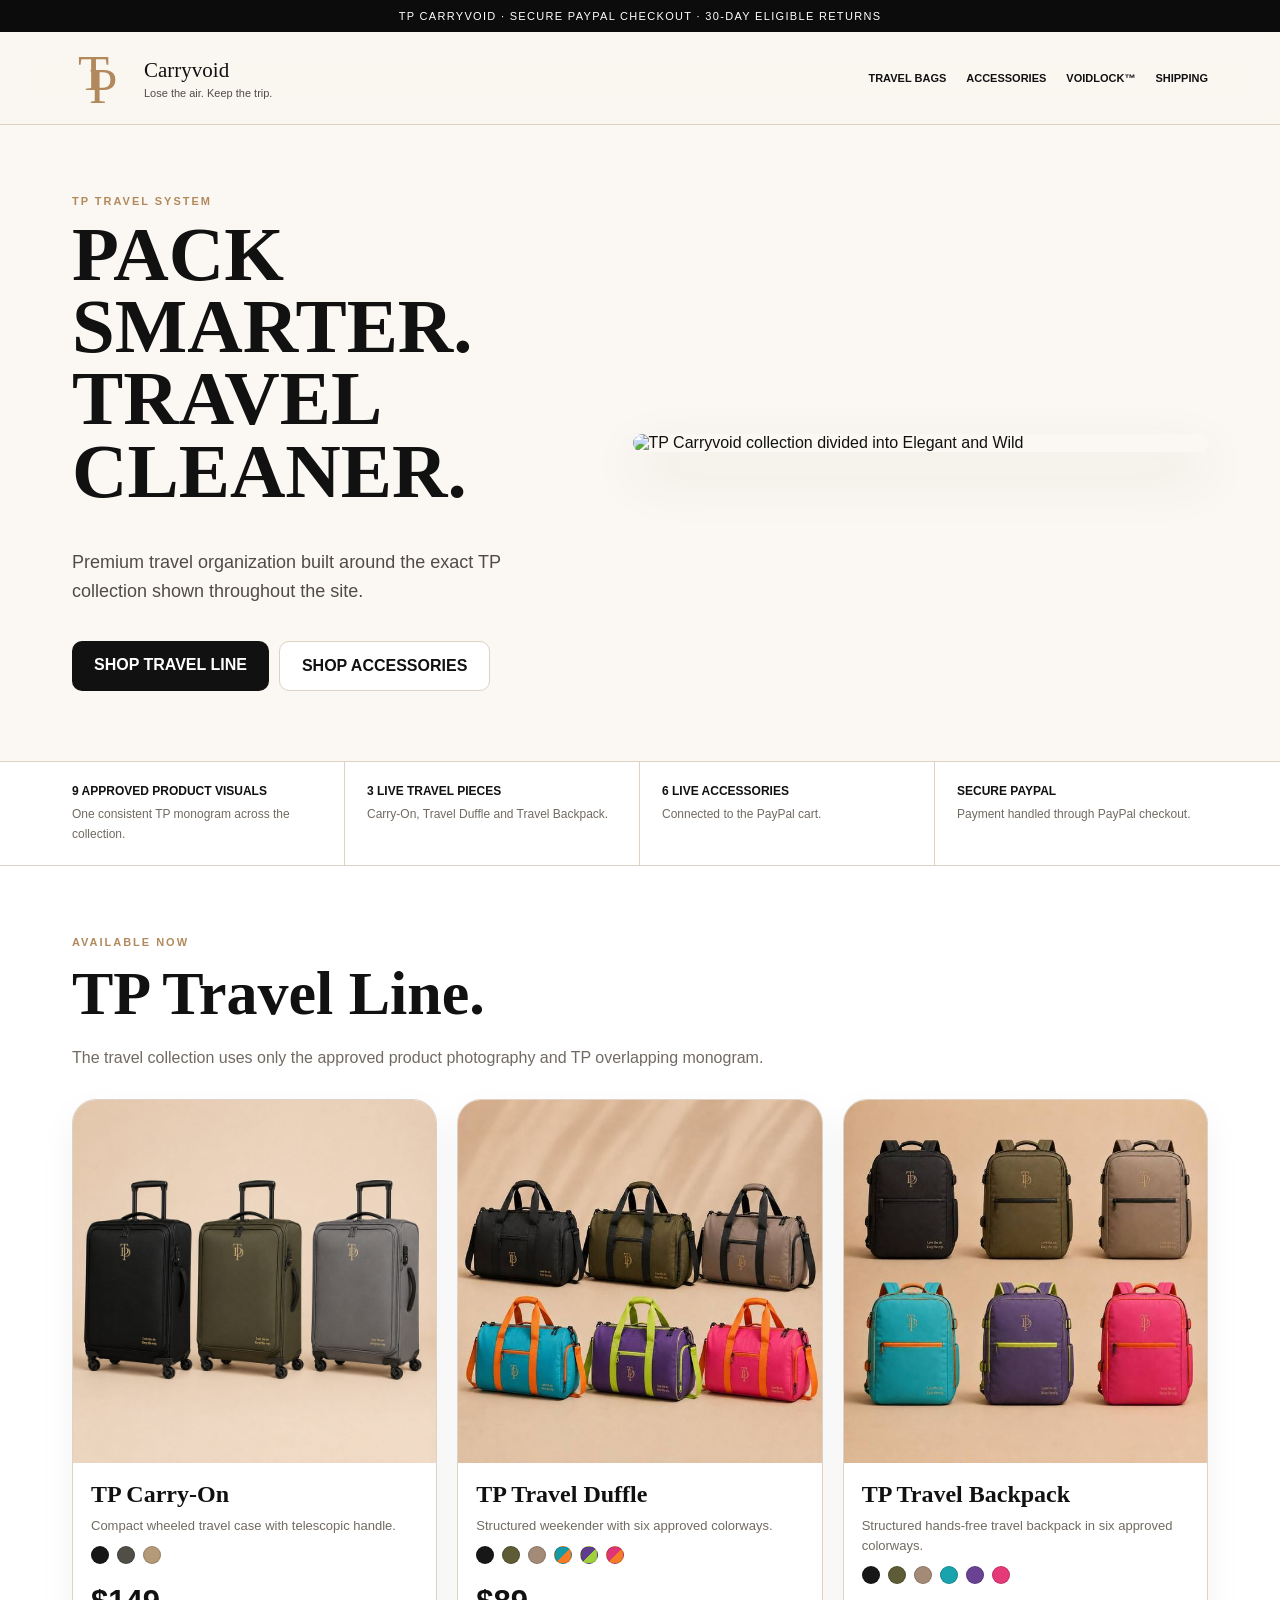
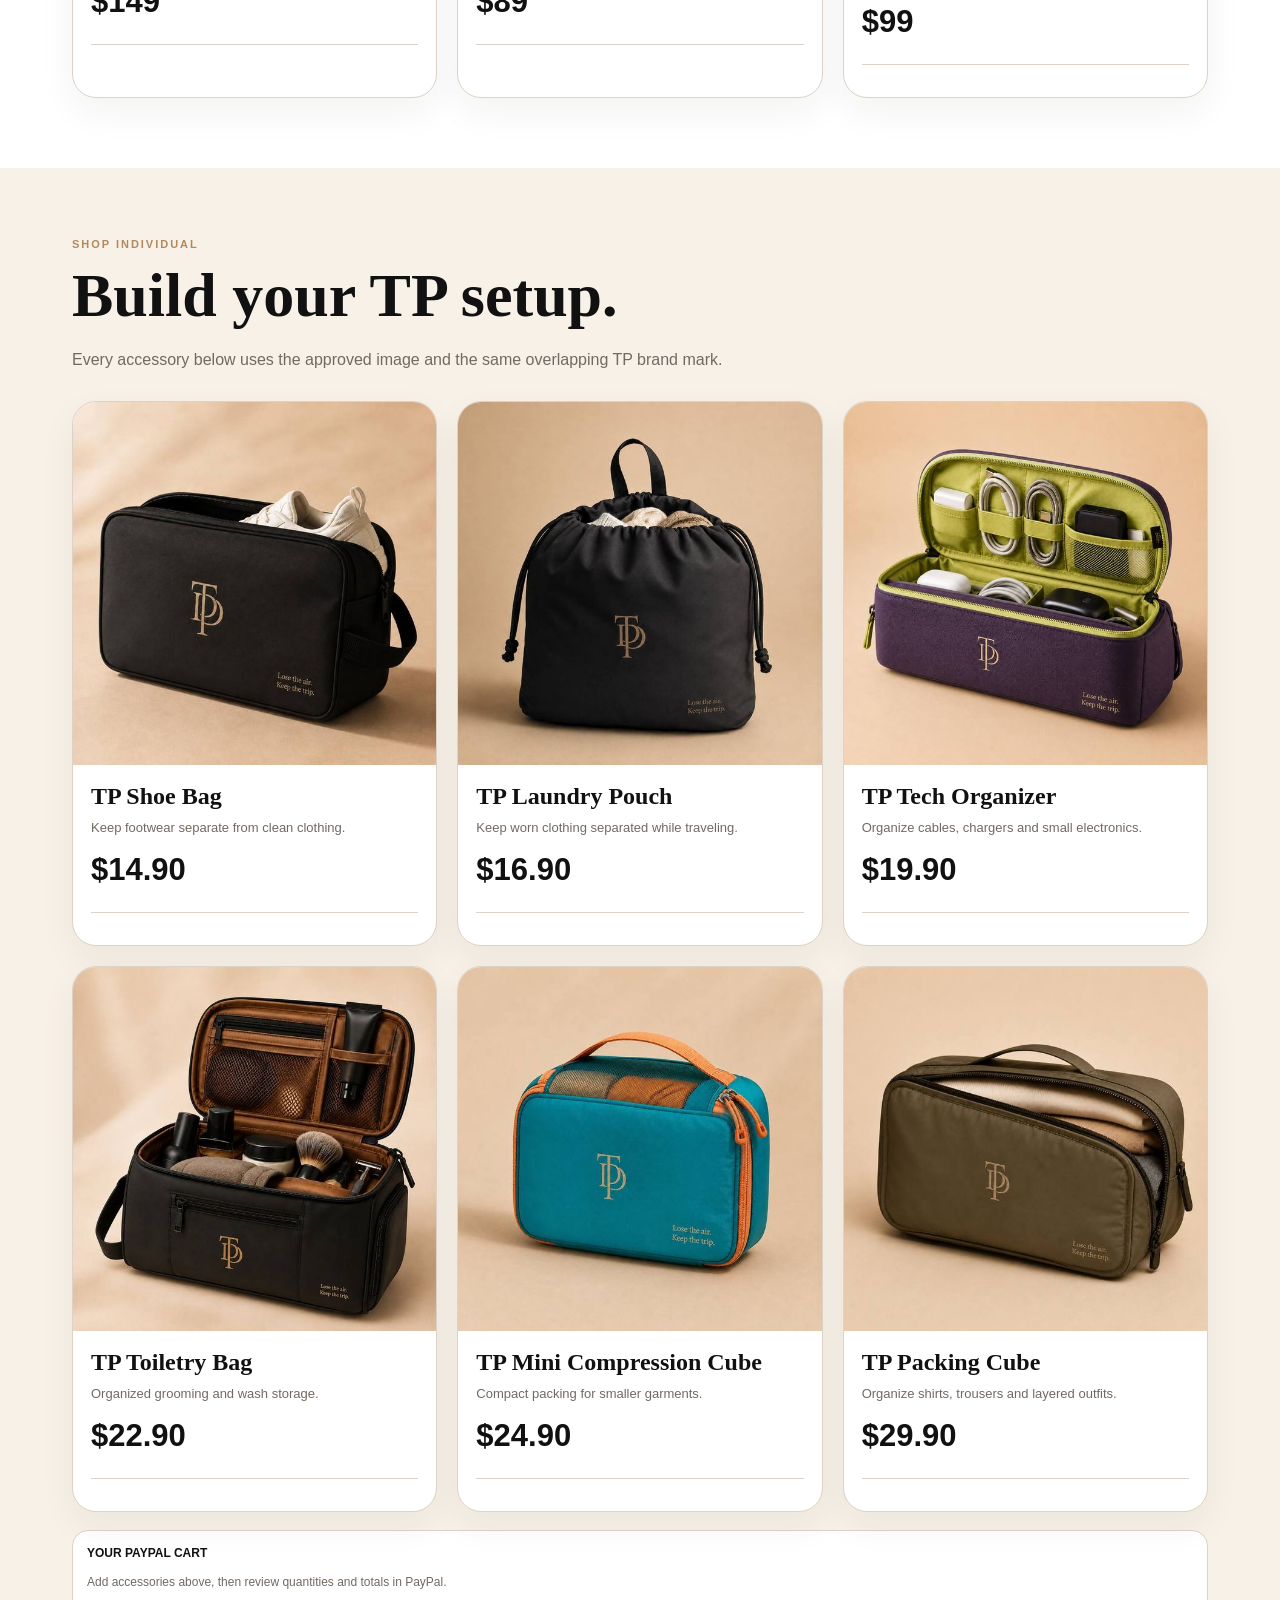
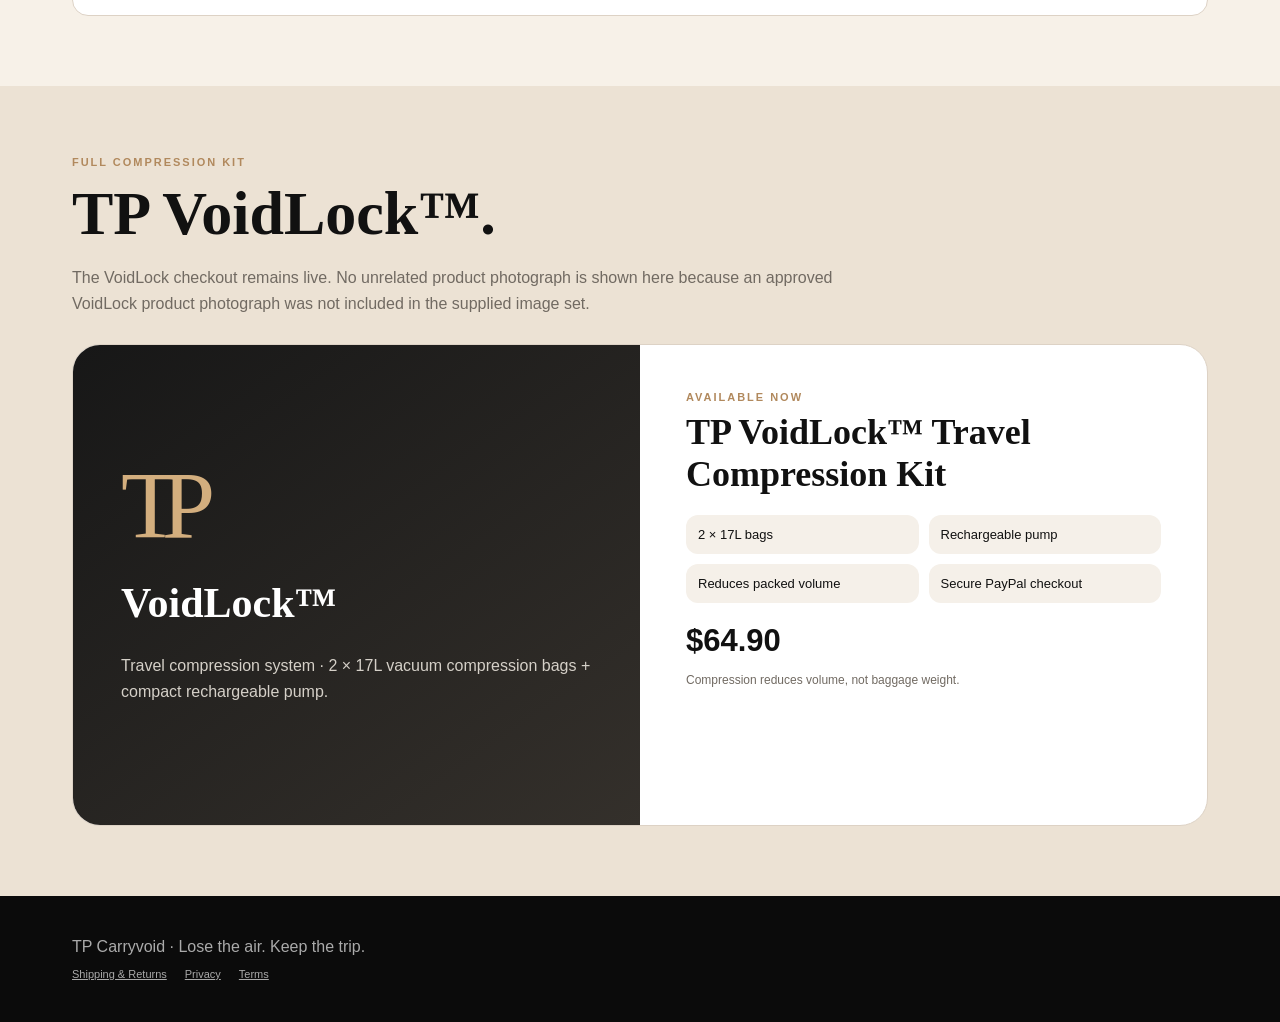
==== commit 31a5cced: "Use Elegant Wild campaign image as homepage hero" ====
--- a/index.html
+++ b/index.html
@@ -8,7 +8,7 @@
 <meta name="theme-color" content="#f7f1e8">
 <style>
 :root{--ink:#111;--cream:#f7f1e8;--paper:#fff;--muted:#716a62;--line:#ddd2c5;--gold:#b1895d;--soft:#eee4d6;--dark:#111}
-*{box-sizing:border-box}html{scroll-behavior:smooth}body{margin:0;background:var(--cream);color:var(--ink);font-family:Arial,Helvetica,sans-serif}a{color:inherit;text-decoration:none}img{display:block;max-width:100%}.wrap{max-width:1180px;margin:auto;padding:0 22px}.top{background:#0c0c0c;color:#fff;text-align:center;padding:10px 15px;font-size:11px;letter-spacing:.12em}.nav{position:sticky;top:0;z-index:20;background:rgba(250,247,242,.96);backdrop-filter:blur(12px);border-bottom:1px solid var(--line)}.navin{max-width:1180px;margin:auto;min-height:92px;padding:8px 22px;display:flex;align-items:center;justify-content:space-between;gap:20px}.brand{display:flex;align-items:center;gap:14px}.mark{width:58px;height:60px;position:relative;color:var(--gold);font-family:Georgia,serif;flex:0 0 58px}.mark .t,.mark .p{position:absolute;font-size:51px;line-height:1}.mark .t{left:6px;top:0}.mark .p{left:17px;top:13px}.brandName{font:21px Georgia,serif}.tag{font-size:11px;margin-top:4px;color:#514b45}.links{display:flex;gap:20px;font-size:11px;font-weight:900}.hero{background:#fbf8f3}.heroIn{max-width:1180px;margin:auto;display:grid;grid-template-columns:.95fr 1.05fr;min-height:610px}.heroCopy{padding:70px 48px 70px 22px;display:flex;flex-direction:column;justify-content:center}.eyebrow{font-size:11px;font-weight:900;letter-spacing:.18em;color:var(--gold)}h1,h2,h3{font-family:Georgia,serif}.hero h1{font-size:clamp(52px,6vw,82px);line-height:.94;margin:12px 0 22px}.hero p{font-size:18px;line-height:1.6;color:#514b45;max-width:550px}.actions{display:flex;gap:10px;flex-wrap:wrap}.cta{display:inline-block;margin-top:18px;background:#111;color:#fff;padding:15px 22px;border-radius:10px;font-weight:900}.cta.alt{background:#fff;color:#111;border:1px solid var(--line)}.heroMedia{padding:34px 22px;display:flex;align-items:center}.heroBrand{width:100%;min-height:470px;border-radius:28px;background:linear-gradient(145deg,#151515,#4b4035);color:#fff;display:flex;flex-direction:column;align-items:center;justify-content:center;text-align:center;box-shadow:0 22px 55px rgba(64,47,28,.12);padding:34px}.heroBrand .mono{font:108px Georgia,serif;color:#d5ad7d;letter-spacing:-22px}.heroBrand .hbName{font:34px Georgia,serif;margin-top:12px}.heroBrand .hbTag{margin-top:10px;font-size:14px;color:#e8dfd6}.proof{background:#fff;border-block:1px solid var(--line)}.proofIn{max-width:1180px;margin:auto;display:grid;grid-template-columns:repeat(4,1fr)}.proofItem{padding:22px;border-right:1px solid var(--line)}.proofItem:last-child{border-right:0}.proofItem b{display:block;font-size:12px;margin-bottom:6px}.proofItem span{font-size:12px;color:var(--muted);line-height:1.45}.section{padding:70px 0}.section h2{font-size:clamp(40px,5vw,62px);margin:10px 0 14px}.sub{color:var(--muted);line-height:1.6;max-width:780px}.grid{display:grid;grid-template-columns:repeat(3,1fr);gap:20px;margin-top:28px}.card{background:#fff;border:1px solid var(--line);border-radius:24px;overflow:hidden;box-shadow:0 14px 36px rgba(51,38,24,.055);display:flex;flex-direction:column}.photo{aspect-ratio:1/1;background:#eadfce;overflow:hidden}.photo img{width:100%;height:100%;object-fit:cover}.body{padding:18px;display:flex;flex-direction:column;flex:1}.body h3{font-size:24px;margin:0 0 8px}.body p{font-size:13px;color:var(--muted);line-height:1.55;margin:0}.price{font-size:31px;font-weight:900;margin:14px 0 10px}.paypalSlot{margin-top:14px;padding-top:14px;border-top:1px solid var(--line)}.travel{background:#fff}.palette{display:flex;gap:8px;margin:10px 0 6px;flex-wrap:wrap}.sw{width:18px;height:18px;border-radius:50%;border:1px solid rgba(0,0,0,.18)}.void{background:#ece2d4}.voidBox{display:grid;grid-template-columns:1fr 1fr;gap:0;background:#fff;border:1px solid var(--line);border-radius:28px;overflow:hidden;margin-top:28px}.voidArt{min-height:480px;background:linear-gradient(145deg,#171717,#34302b);color:#fff;padding:48px;display:flex;flex-direction:column;justify-content:center}.voidMonogram{font:96px Georgia,serif;color:#d3ae7e;letter-spacing:-18px}.voidArt h3{font-size:42px;margin:18px 0 10px}.voidArt p{color:#d5d0c8;line-height:1.6}.voidInfo{padding:46px}.voidInfo h3{font-size:36px;margin:8px 0}.features{display:grid;grid-template-columns:1fr 1fr;gap:10px;margin:20px 0}.feature{background:#f5f0e9;border-radius:12px;padding:12px;font-size:13px}.note{font-size:12px;color:var(--muted);line-height:1.5;margin:12px 0}.footer{background:#0b0b0b;color:#aaa;padding:42px 0}.footer a{text-decoration:underline}.cartline{padding:14px 0 0}.cartbar{background:#fff;border:1px solid var(--line);border-radius:16px;padding:12px 14px;display:flex;align-items:center;justify-content:space-between;gap:15px;margin-top:18px}.cartbar b{font-size:12px}.legal{display:flex;gap:18px;flex-wrap:wrap;margin-top:12px;font-size:11px}
+*{box-sizing:border-box}html{scroll-behavior:smooth}body{margin:0;background:var(--cream);color:var(--ink);font-family:Arial,Helvetica,sans-serif}a{color:inherit;text-decoration:none}img{display:block;max-width:100%}.wrap{max-width:1180px;margin:auto;padding:0 22px}.top{background:#0c0c0c;color:#fff;text-align:center;padding:10px 15px;font-size:11px;letter-spacing:.12em}.nav{position:sticky;top:0;z-index:20;background:rgba(250,247,242,.96);backdrop-filter:blur(12px);border-bottom:1px solid var(--line)}.navin{max-width:1180px;margin:auto;min-height:92px;padding:8px 22px;display:flex;align-items:center;justify-content:space-between;gap:20px}.brand{display:flex;align-items:center;gap:14px}.mark{width:58px;height:60px;position:relative;color:var(--gold);font-family:Georgia,serif;flex:0 0 58px}.mark .t,.mark .p{position:absolute;font-size:51px;line-height:1}.mark .t{left:6px;top:0}.mark .p{left:17px;top:13px}.brandName{font:21px Georgia,serif}.tag{font-size:11px;margin-top:4px;color:#514b45}.links{display:flex;gap:20px;font-size:11px;font-weight:900}.hero{background:#fbf8f3}.heroIn{max-width:1180px;margin:auto;display:grid;grid-template-columns:.95fr 1.05fr;min-height:610px}.heroCopy{padding:70px 48px 70px 22px;display:flex;flex-direction:column;justify-content:center}.eyebrow{font-size:11px;font-weight:900;letter-spacing:.18em;color:var(--gold)}h1,h2,h3{font-family:Georgia,serif}.hero h1{font-size:clamp(52px,6vw,82px);line-height:.94;margin:12px 0 22px}.hero p{font-size:18px;line-height:1.6;color:#514b45;max-width:550px}.actions{display:flex;gap:10px;flex-wrap:wrap}.cta{display:inline-block;margin-top:18px;background:#111;color:#fff;padding:15px 22px;border-radius:10px;font-weight:900}.cta.alt{background:#fff;color:#111;border:1px solid var(--line)}.heroMedia{padding:34px 22px;display:flex;align-items:center}.heroCatalog{width:100%;height:auto;border-radius:28px;box-shadow:0 22px 55px rgba(64,47,28,.12)}.heroBrand{width:100%;min-height:470px;border-radius:28px;background:linear-gradient(145deg,#151515,#4b4035);color:#fff;display:flex;flex-direction:column;align-items:center;justify-content:center;text-align:center;box-shadow:0 22px 55px rgba(64,47,28,.12);padding:34px}.heroBrand .mono{font:108px Georgia,serif;color:#d5ad7d;letter-spacing:-22px}.heroBrand .hbName{font:34px Georgia,serif;margin-top:12px}.heroBrand .hbTag{margin-top:10px;font-size:14px;color:#e8dfd6}.proof{background:#fff;border-block:1px solid var(--line)}.proofIn{max-width:1180px;margin:auto;display:grid;grid-template-columns:repeat(4,1fr)}.proofItem{padding:22px;border-right:1px solid var(--line)}.proofItem:last-child{border-right:0}.proofItem b{display:block;font-size:12px;margin-bottom:6px}.proofItem span{font-size:12px;color:var(--muted);line-height:1.45}.section{padding:70px 0}.section h2{font-size:clamp(40px,5vw,62px);margin:10px 0 14px}.sub{color:var(--muted);line-height:1.6;max-width:780px}.grid{display:grid;grid-template-columns:repeat(3,1fr);gap:20px;margin-top:28px}.card{background:#fff;border:1px solid var(--line);border-radius:24px;overflow:hidden;box-shadow:0 14px 36px rgba(51,38,24,.055);display:flex;flex-direction:column}.photo{aspect-ratio:1/1;background:#eadfce;overflow:hidden}.photo img{width:100%;height:100%;object-fit:cover}.body{padding:18px;display:flex;flex-direction:column;flex:1}.body h3{font-size:24px;margin:0 0 8px}.body p{font-size:13px;color:var(--muted);line-height:1.55;margin:0}.price{font-size:31px;font-weight:900;margin:14px 0 10px}.productLink{display:inline-block;margin-top:auto;padding-top:10px;font-size:12px;font-weight:900;text-decoration:underline;text-underline-offset:4px}.paypalSlot{margin-top:14px;padding-top:14px;border-top:1px solid var(--line)}.travel{background:#fff}.palette{display:flex;gap:8px;margin:10px 0 6px;flex-wrap:wrap}.sw{width:18px;height:18px;border-radius:50%;border:1px solid rgba(0,0,0,.18)}.void{background:#ece2d4}.voidBox{display:grid;grid-template-columns:1fr 1fr;gap:0;background:#fff;border:1px solid var(--line);border-radius:28px;overflow:hidden;margin-top:28px}.voidArt{min-height:480px;background:linear-gradient(145deg,#171717,#34302b);color:#fff;padding:48px;display:flex;flex-direction:column;justify-content:center}.voidMonogram{font:96px Georgia,serif;color:#d3ae7e;letter-spacing:-18px}.voidArt h3{font-size:42px;margin:18px 0 10px}.voidArt p{color:#d5d0c8;line-height:1.6}.voidInfo{padding:46px}.voidInfo h3{font-size:36px;margin:8px 0}.features{display:grid;grid-template-columns:1fr 1fr;gap:10px;margin:20px 0}.feature{background:#f5f0e9;border-radius:12px;padding:12px;font-size:13px}.note{font-size:12px;color:var(--muted);line-height:1.5;margin:12px 0}.footer{background:#0b0b0b;color:#aaa;padding:42px 0}.footer a{text-decoration:underline}.cartline{padding:14px 0 0}.cartbar{background:#fff;border:1px solid var(--line);border-radius:16px;padding:12px 14px;display:flex;align-items:center;justify-content:space-between;gap:15px;margin-top:18px}.cartbar b{font-size:12px}.legal{display:flex;gap:18px;flex-wrap:wrap;margin-top:12px;font-size:11px}
 @media(max-width:960px){.links{display:none}.heroIn{grid-template-columns:1fr}.heroCopy{padding:48px 22px 20px}.heroMedia{padding:20px 22px 42px}.proofIn{grid-template-columns:1fr 1fr}.grid{grid-template-columns:1fr 1fr}.voidBox{grid-template-columns:1fr}.voidArt{min-height:340px}}
 @media(max-width:620px){.navin{min-height:82px;padding:8px 14px}.mark{transform:scale(.88);transform-origin:left center}.brandName{font-size:19px}.tag{font-size:10px}.hero h1{font-size:49px}.hero p{font-size:16px}.grid,.proofIn{grid-template-columns:1fr}.proofItem{border-right:0;border-bottom:1px solid var(--line)}.proofItem:last-child{border-bottom:0}.section{padding:52px 0}.wrap{padding:0 14px}.heroCopy,.heroMedia{padding-left:14px;padding-right:14px}.photo{aspect-ratio:1/1}.body h3{font-size:25px}.voidInfo{padding:28px 20px}.voidArt{padding:32px 22px}.voidArt h3{font-size:34px}.features{grid-template-columns:1fr}.cartbar{align-items:flex-start;flex-direction:column}}
 </style>
@@ -16,7 +16,7 @@
 <body>
 <div class="top">TP CARRYVOID · SECURE PAYPAL CHECKOUT · 30-DAY ELIGIBLE RETURNS</div>
 <nav class="nav"><div class="navin"><a class="brand" href="./"><div class="mark" aria-label="TP"><span class="t">T</span><span class="p">P</span></div><div><div class="brandName">Carryvoid</div><div class="tag">Lose the air. Keep the trip.</div></div></a><div class="links"><a href="#travel">TRAVEL BAGS</a><a href="#accessories">ACCESSORIES</a><a href="#voidlock">VOIDLOCK™</a><a href="shipping-returns.html">SHIPPING</a></div></div></nav>
-<section class="hero"><div class="heroIn"><div class="heroCopy"><div class="eyebrow">TP TRAVEL SYSTEM</div><h1>PACK SMARTER.<br>TRAVEL CLEANER.</h1><p>Premium travel organization built around the exact TP collection shown throughout the site.</p><div class="actions"><a class="cta" href="#travel">SHOP TRAVEL LINE</a><a class="cta alt" href="#accessories">SHOP ACCESSORIES</a></div></div><div class="heroMedia"><div class="heroBrand" aria-label="TP Carryvoid"><div class="mono">TP</div><div class="hbName">Carryvoid</div><div class="hbTag">Lose the air. Keep the trip.</div></div></div></div></section>
+<section class="hero"><div class="heroIn"><div class="heroCopy"><div class="eyebrow">TP TRAVEL SYSTEM</div><h1>PACK SMARTER.<br>TRAVEL CLEANER.</h1><p>Premium travel organization built around the exact TP collection shown throughout the site.</p><div class="actions"><a class="cta" href="#travel">SHOP TRAVEL LINE</a><a class="cta alt" href="#accessories">SHOP ACCESSORIES</a></div></div><div class="heroMedia"><img class="heroCatalog" src="assets/hero.jpg" alt="TP Carryvoid collection divided into Elegant and Wild"></div></div></section>
 <div class="proof"><div class="proofIn"><div class="proofItem"><b>9 APPROVED PRODUCT VISUALS</b><span>One consistent TP monogram across the collection.</span></div><div class="proofItem"><b>3 LIVE TRAVEL PIECES</b><span>Carry-On, Travel Duffle and Travel Backpack.</span></div><div class="proofItem"><b>6 LIVE ACCESSORIES</b><span>Connected to the PayPal cart.</span></div><div class="proofItem"><b>SECURE PAYPAL</b><span>Payment handled through PayPal checkout.</span></div></div></div>
 <section class="section travel" id="travel"><div class="wrap"><div class="eyebrow">AVAILABLE NOW</div><h2>TP Travel Line.</h2><p class="sub">The travel collection uses only the approved product photography and TP overlapping monogram.</p><div class="grid">
 <article class="card"><div class="photo"><img src="assets/carry.jpg" alt="TP Carry-On"></div><div class="body"><h3>TP Carry-On</h3><p>Compact wheeled travel case with telescopic handle.</p><div class="palette"><span class="sw" style="background:#171717"></span><span class="sw" style="background:#514d47"></span><span class="sw" style="background:#b59a79"></span></div><div class="price">$149</div><div class="paypalSlot"><div id="paypal-container-BBGBQ25JD63UE"></div></div></div></article>
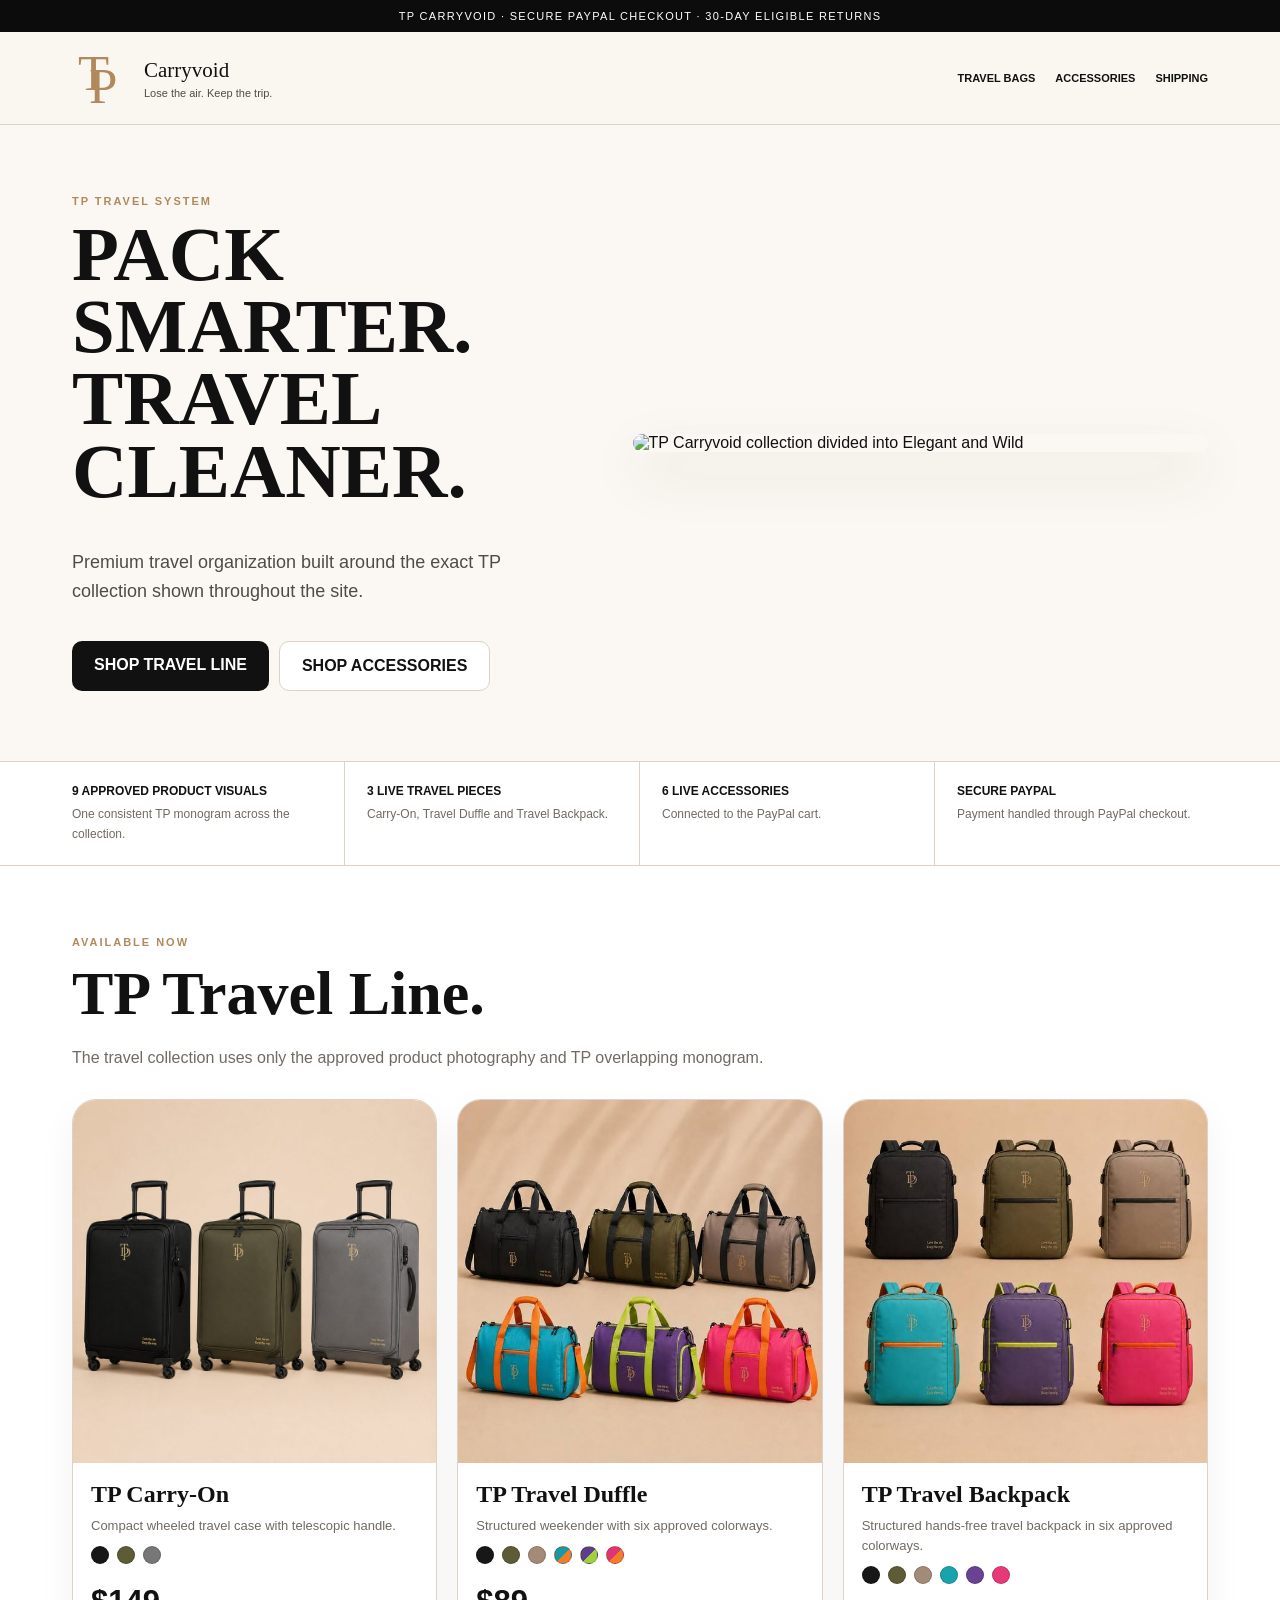
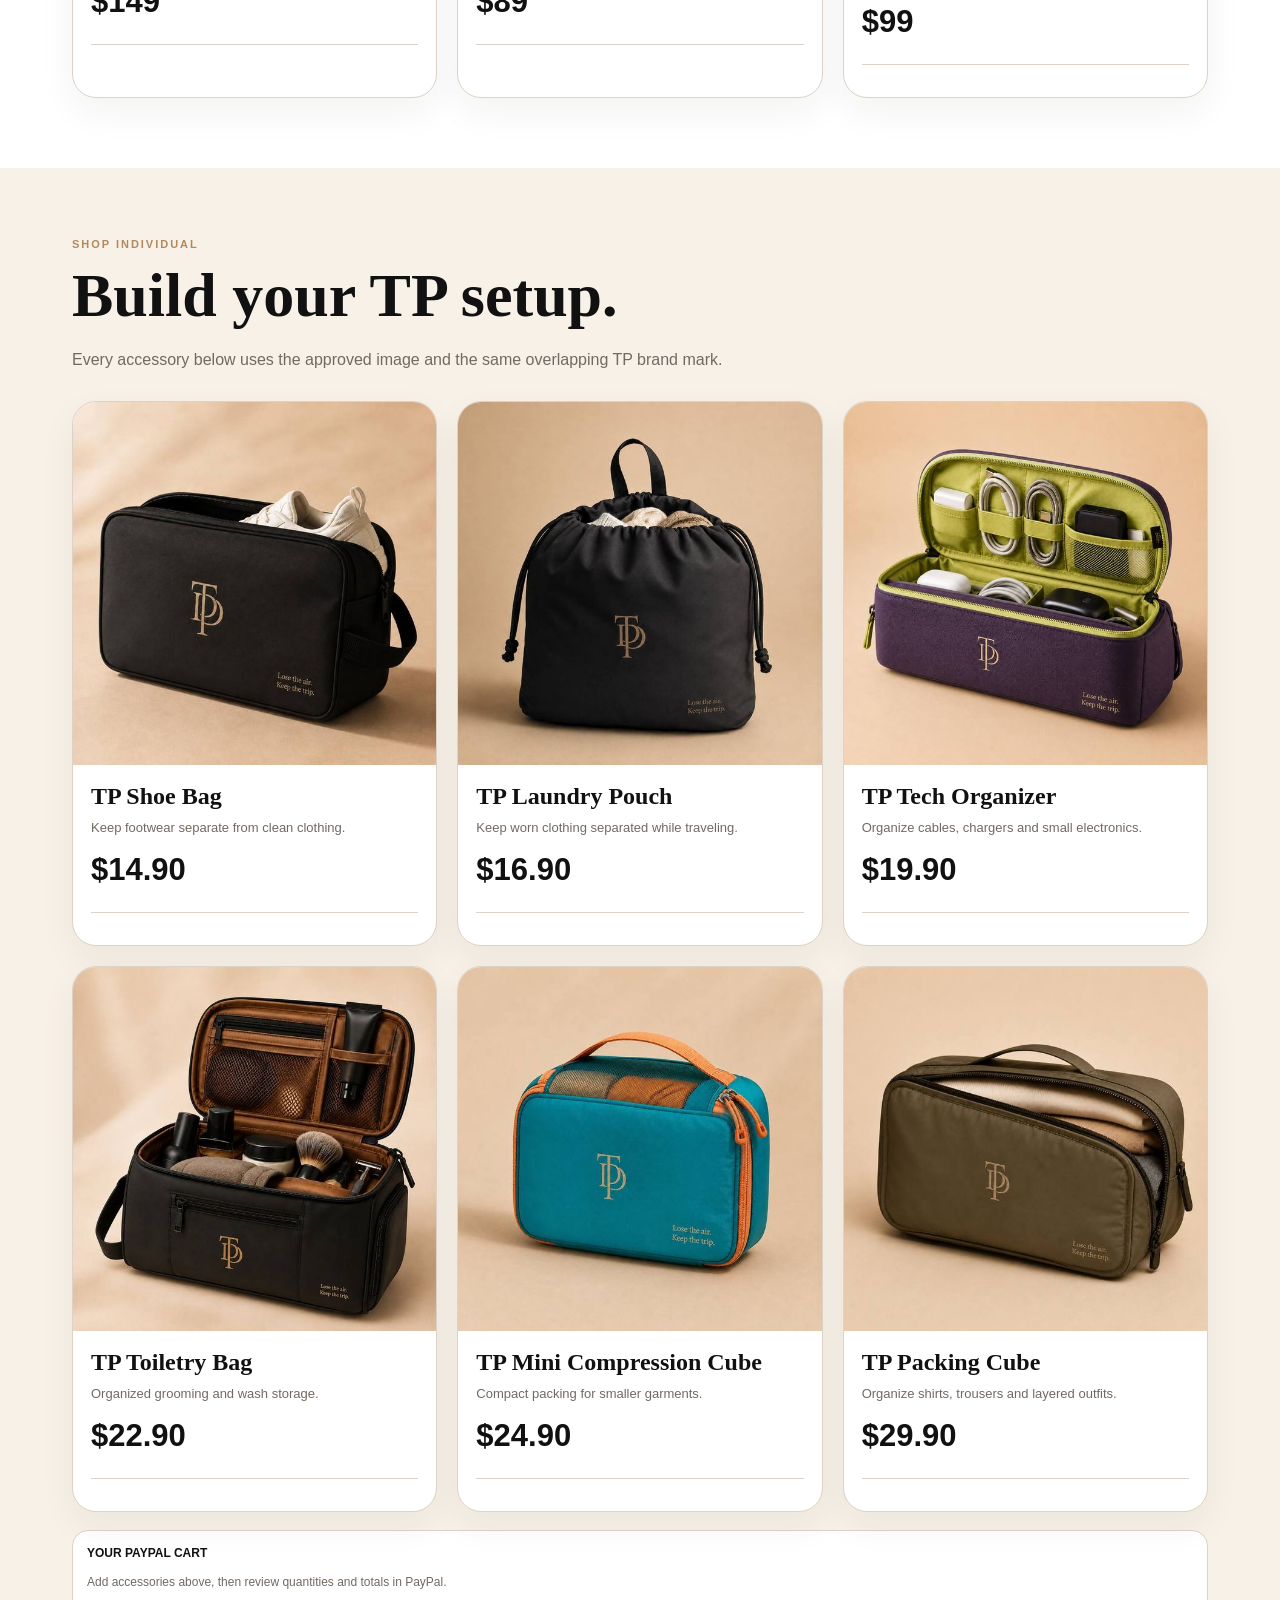
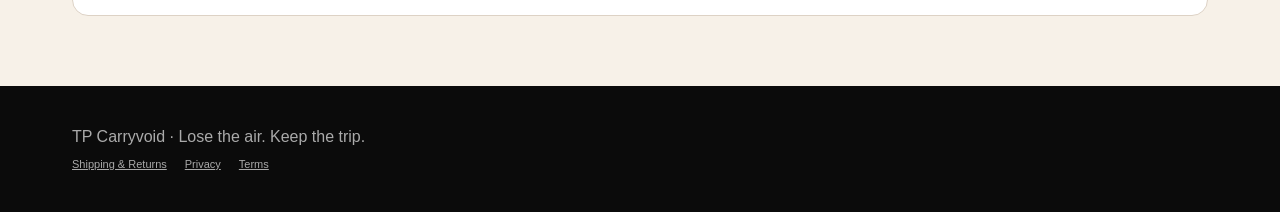
==== commit e4387e98: "Remove unavailable VoidLock section and correct Carry-On colors" ====
--- a/index.html
+++ b/index.html
@@ -15,11 +15,11 @@
 </head>
 <body>
 <div class="top">TP CARRYVOID · SECURE PAYPAL CHECKOUT · 30-DAY ELIGIBLE RETURNS</div>
-<nav class="nav"><div class="navin"><a class="brand" href="./"><div class="mark" aria-label="TP"><span class="t">T</span><span class="p">P</span></div><div><div class="brandName">Carryvoid</div><div class="tag">Lose the air. Keep the trip.</div></div></a><div class="links"><a href="#travel">TRAVEL BAGS</a><a href="#accessories">ACCESSORIES</a><a href="#voidlock">VOIDLOCK™</a><a href="shipping-returns.html">SHIPPING</a></div></div></nav>
+<nav class="nav"><div class="navin"><a class="brand" href="./"><div class="mark" aria-label="TP"><span class="t">T</span><span class="p">P</span></div><div><div class="brandName">Carryvoid</div><div class="tag">Lose the air. Keep the trip.</div></div></a><div class="links"><a href="#travel">TRAVEL BAGS</a><a href="#accessories">ACCESSORIES</a><a href="shipping-returns.html">SHIPPING</a></div></div></nav>
 <section class="hero"><div class="heroIn"><div class="heroCopy"><div class="eyebrow">TP TRAVEL SYSTEM</div><h1>PACK SMARTER.<br>TRAVEL CLEANER.</h1><p>Premium travel organization built around the exact TP collection shown throughout the site.</p><div class="actions"><a class="cta" href="#travel">SHOP TRAVEL LINE</a><a class="cta alt" href="#accessories">SHOP ACCESSORIES</a></div></div><div class="heroMedia"><img class="heroCatalog" src="assets/hero.jpg" alt="TP Carryvoid collection divided into Elegant and Wild"></div></div></section>
 <div class="proof"><div class="proofIn"><div class="proofItem"><b>9 APPROVED PRODUCT VISUALS</b><span>One consistent TP monogram across the collection.</span></div><div class="proofItem"><b>3 LIVE TRAVEL PIECES</b><span>Carry-On, Travel Duffle and Travel Backpack.</span></div><div class="proofItem"><b>6 LIVE ACCESSORIES</b><span>Connected to the PayPal cart.</span></div><div class="proofItem"><b>SECURE PAYPAL</b><span>Payment handled through PayPal checkout.</span></div></div></div>
 <section class="section travel" id="travel"><div class="wrap"><div class="eyebrow">AVAILABLE NOW</div><h2>TP Travel Line.</h2><p class="sub">The travel collection uses only the approved product photography and TP overlapping monogram.</p><div class="grid">
-<article class="card"><div class="photo"><img src="assets/carry.jpg" alt="TP Carry-On"></div><div class="body"><h3>TP Carry-On</h3><p>Compact wheeled travel case with telescopic handle.</p><div class="palette"><span class="sw" style="background:#171717"></span><span class="sw" style="background:#514d47"></span><span class="sw" style="background:#b59a79"></span></div><div class="price">$149</div><div class="paypalSlot"><div id="paypal-container-BBGBQ25JD63UE"></div></div></div></article>
+<article class="card"><div class="photo"><img src="assets/carry.jpg" alt="TP Carry-On"></div><div class="body"><h3>TP Carry-On</h3><p>Compact wheeled travel case with telescopic handle.</p><div class="palette"><span class="sw" title="Black" style="background:#171717"></span><span class="sw" title="Olive" style="background:#5d5c36"></span><span class="sw" title="Gray" style="background:#777"></span></div><div class="price">$149</div><div class="paypalSlot"><div id="paypal-container-BBGBQ25JD63UE"></div></div></div></article>
 <article class="card"><div class="photo"><img src="assets/duffle.jpg" alt="TP Travel Duffle six colorways"></div><div class="body"><h3>TP Travel Duffle</h3><p>Structured weekender with six approved colorways.</p><div class="palette"><span class="sw" style="background:#171717"></span><span class="sw" style="background:#5d5c36"></span><span class="sw" style="background:#a48b77"></span><span class="sw" style="background:linear-gradient(135deg,#169aa5 50%,#f47c27 50%)"></span><span class="sw" style="background:linear-gradient(135deg,#5f3c8d 50%,#9fd23a 50%)"></span><span class="sw" style="background:linear-gradient(135deg,#df3475 50%,#f47c27 50%)"></span></div><div class="price">$89</div><div class="paypalSlot"><div id="paypal-container-WWUVVKDLMDEKS"></div></div></div></article>
 <article class="card"><div class="photo"><img src="assets/backpack.jpg" alt="TP Travel Backpack six colorways"></div><div class="body"><h3>TP Travel Backpack</h3><p>Structured hands-free travel backpack in six approved colorways.</p><div class="palette"><span class="sw" style="background:#171717"></span><span class="sw" style="background:#5d5c36"></span><span class="sw" style="background:#a48b77"></span><span class="sw" style="background:#18a3ad"></span><span class="sw" style="background:#694294"></span><span class="sw" style="background:#e63a78"></span></div><div class="price">$99</div><div class="paypalSlot"><div id="paypal-container-YWNQJLGCTMH56"></div></div></div></article>
 </div></div></section>
@@ -31,14 +31,13 @@
 <article class="card"><div class="photo"><img src="assets/mini.jpg" alt="TP Mini Compression Cube"></div><div class="body"><h3>TP Mini Compression Cube</h3><p>Compact packing for smaller garments.</p><div class="price">$24.90</div><div class="paypalSlot"><paypal-add-to-cart-button data-id="QE5F2DAZ2NYBY"></paypal-add-to-cart-button></div></div></article>
 <article class="card"><div class="photo"><img src="assets/packing.jpg" alt="TP Packing Cube"></div><div class="body"><h3>TP Packing Cube</h3><p>Organize shirts, trousers and layered outfits.</p><div class="price">$29.90</div><div class="paypalSlot"><paypal-add-to-cart-button data-id="KQ9TN2FRN2A62"></paypal-add-to-cart-button></div></div></article>
 </div><div class="cartbar"><div><b>YOUR PAYPAL CART</b><div class="note">Add accessories above, then review quantities and totals in PayPal.</div></div><paypal-cart-button data-id="pp-view-cart"></paypal-cart-button></div></div></section>
-<section class="section void" id="voidlock"><div class="wrap"><div class="eyebrow">FULL COMPRESSION KIT</div><h2>TP VoidLock™.</h2><p class="sub">The VoidLock checkout remains live. No unrelated product photograph is shown here because an approved VoidLock product photograph was not included in the supplied image set.</p><div class="voidBox"><div class="voidArt"><div class="voidMonogram">TP</div><h3>VoidLock™</h3><p>Travel compression system · 2 × 17L vacuum compression bags + compact rechargeable pump.</p></div><div class="voidInfo"><div class="eyebrow">AVAILABLE NOW</div><h3>TP VoidLock™ Travel Compression Kit</h3><div class="features"><div class="feature">2 × 17L bags</div><div class="feature">Rechargeable pump</div><div class="feature">Reduces packed volume</div><div class="feature">Secure PayPal checkout</div></div><div class="price">$64.90</div><div class="note">Compression reduces volume, not baggage weight.</div><div id="paypal-container-88NRK9Q5DYM38"></div></div></div></div></section>
 <footer class="footer"><div class="wrap">TP Carryvoid · Lose the air. Keep the trip.<div class="legal"><a href="shipping-returns.html">Shipping &amp; Returns</a><a href="privacy.html">Privacy</a><a href="terms.html">Terms</a></div></div></footer>
 <script src="https://www.paypal.com/sdk/js?client-id=BAAOF0-Rfu4jy1mV_SC4OmlEcGXnbQcrghnd31rnHS4v2EIThZcxiYKy2tpPPffmyylNCbrpviNhWNqBqk&components=hosted-buttons&disable-funding=venmo&currency=USD"></script>
 <script src="https://www.paypalobjects.com/ncp/cart/cart.js" data-merchant-id="MJFCWXXNBUVQ8"></script>
 <script>
 window.addEventListener('load',()=>{
  try{cartPaypal.AddToCart({id:'6VHJM2XZ7BEGA'});cartPaypal.AddToCart({id:'JRQQHB7VN42HN'});cartPaypal.AddToCart({id:'Z8CD6AUWHWFLE'});cartPaypal.AddToCart({id:'F2WEF8DQ2KE7U'});cartPaypal.AddToCart({id:'QE5F2DAZ2NYBY'});cartPaypal.AddToCart({id:'KQ9TN2FRN2A62'});cartPaypal.Cart({id:'pp-view-cart'});}catch(e){console.error(e)}
- const hosted=['88NRK9Q5DYM38','BBGBQ25JD63UE','WWUVVKDLMDEKS','YWNQJLGCTMH56'];hosted.forEach(id=>{try{paypal.HostedButtons({hostedButtonId:id}).render('#paypal-container-'+id)}catch(e){console.error(e)}});
+ const hosted=['BBGBQ25JD63UE','WWUVVKDLMDEKS','YWNQJLGCTMH56'];hosted.forEach(id=>{try{paypal.HostedButtons({hostedButtonId:id}).render('#paypal-container-'+id)}catch(e){console.error(e)}});
 });
 </script>
 </body></html>
